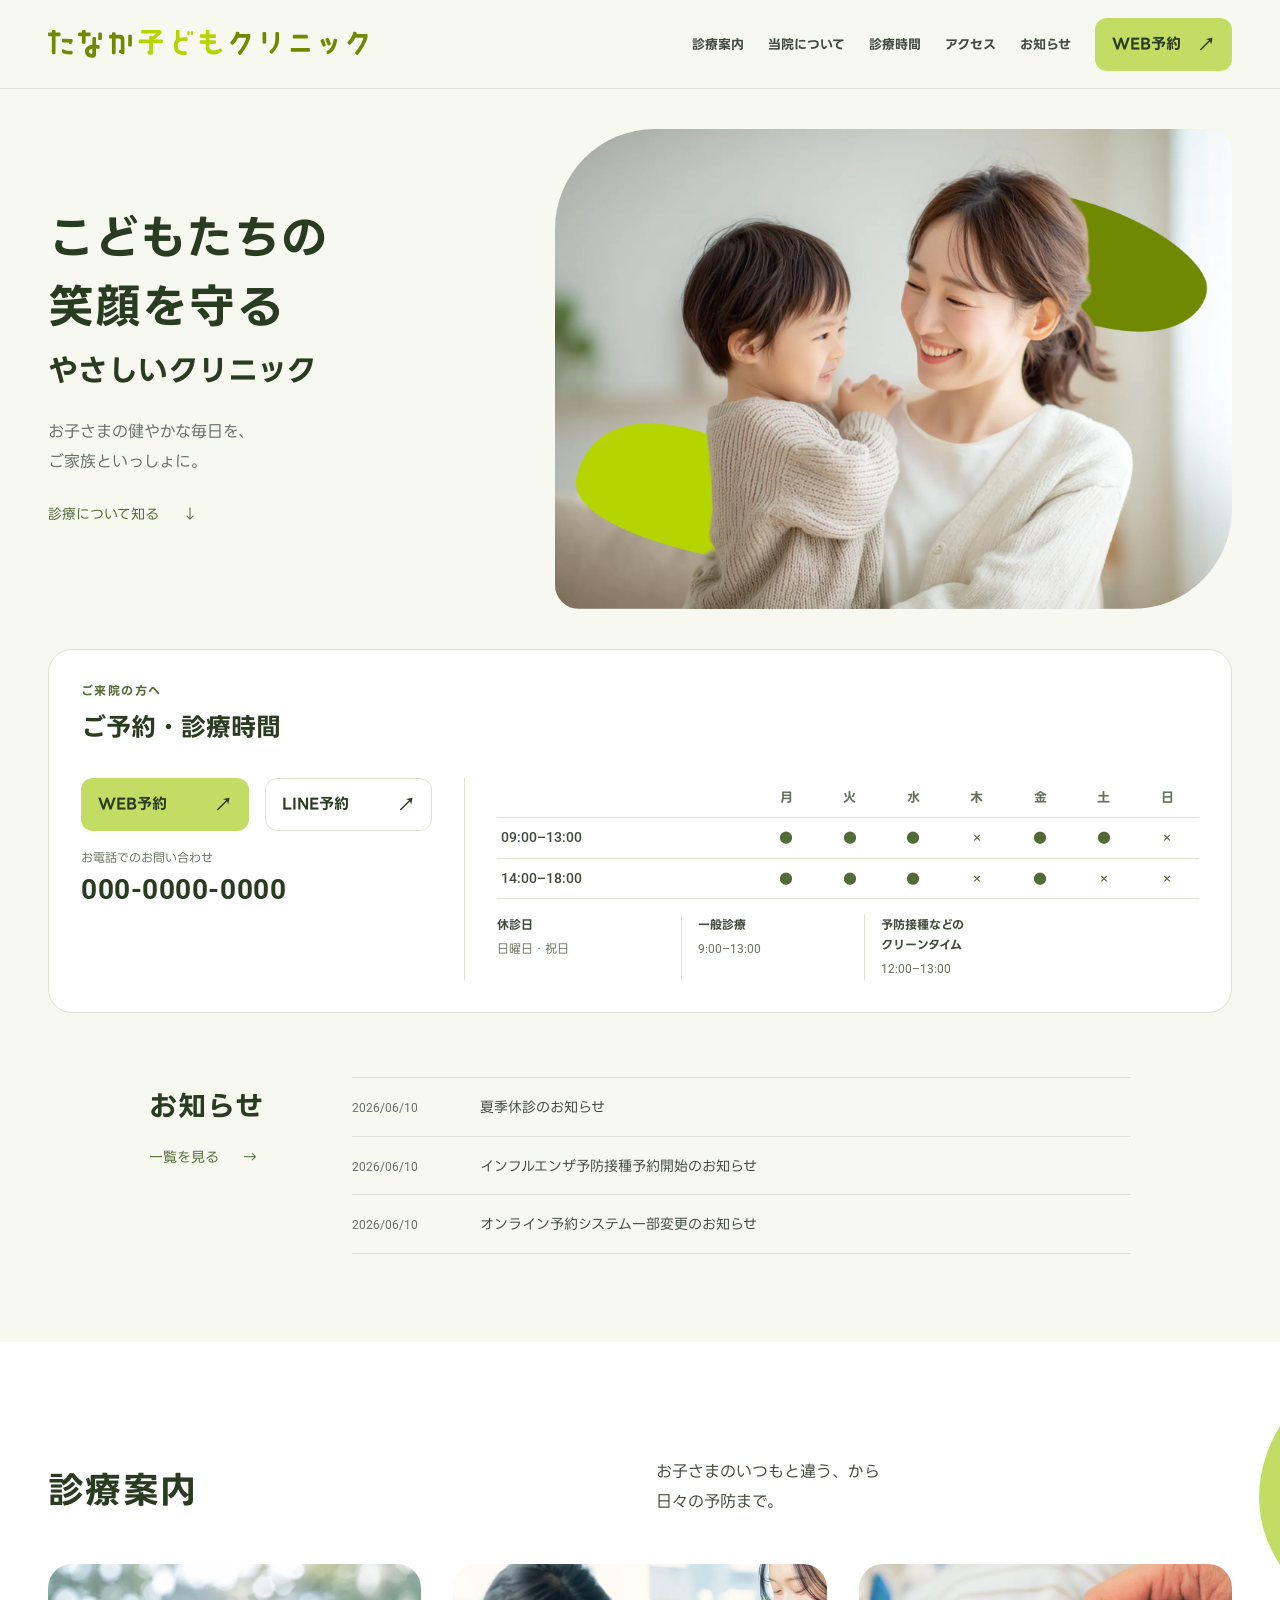
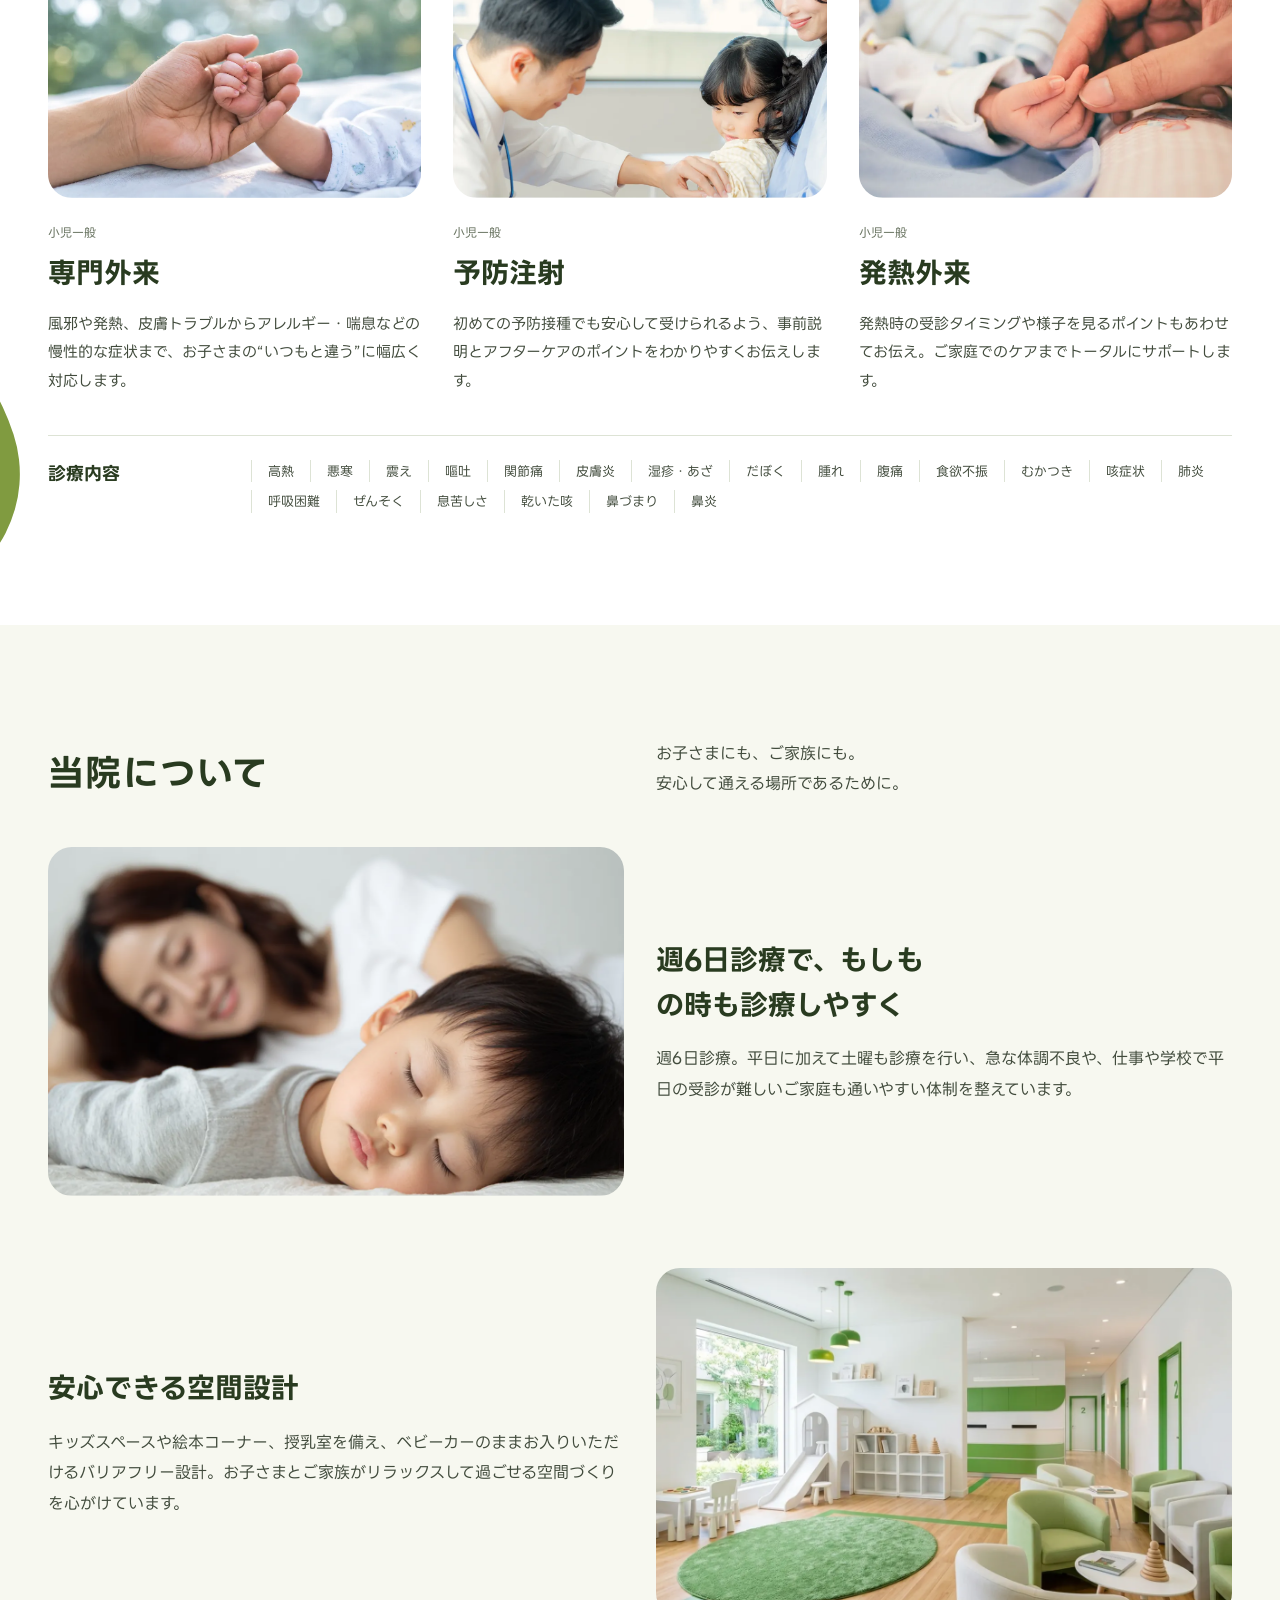
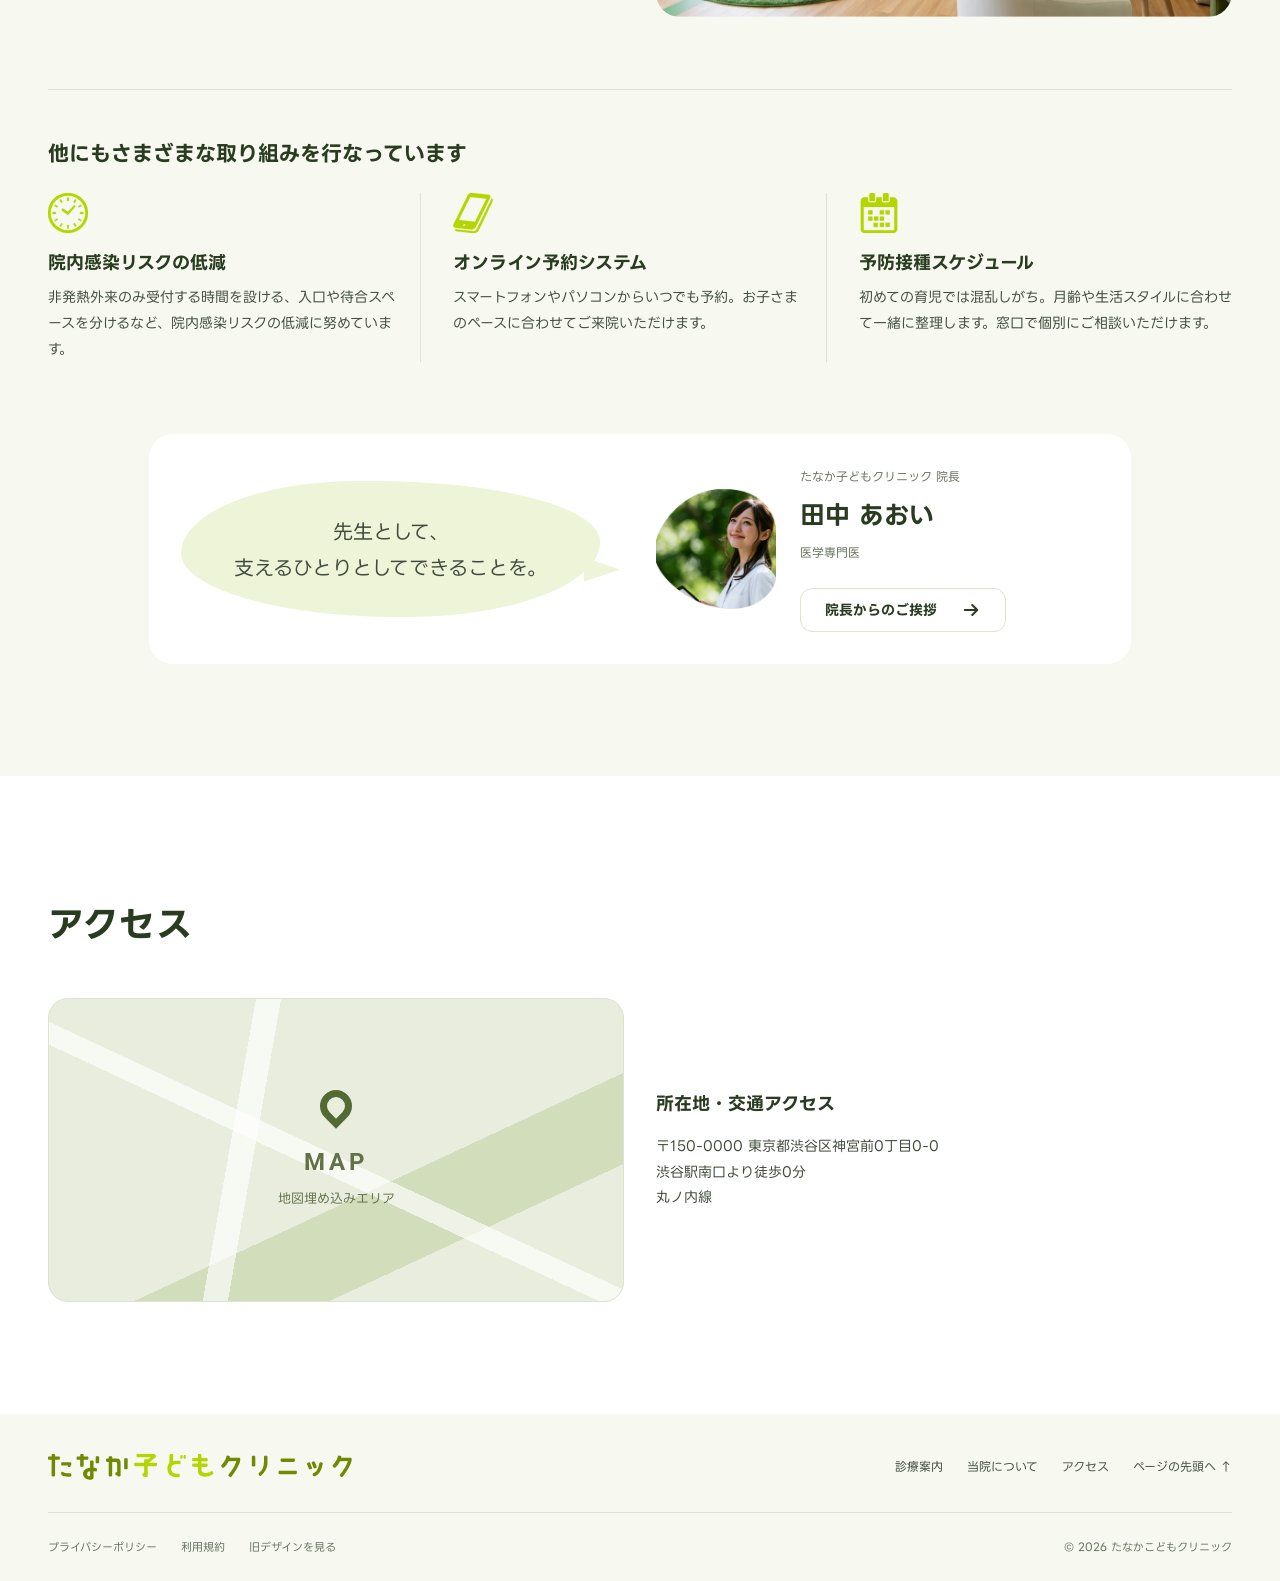
==== index.html @ a5bf8441 "Preserve published copy in layout update" ====
<!DOCTYPE html>
<html lang="ja">
<head>
  <meta charset="UTF-8">
  <meta name="viewport" content="width=device-width, initial-scale=1">
  <meta name="theme-color" content="#f6f9f0">
  <title>デザイン改修案｜たなか子どもクリニック</title>
  <meta name="robots" content="noindex,nofollow">
  <meta name="description" content="たなか子どもクリニック。専門外来・予防接種・発熱外来に対応し、お子さまとご家族が安心して通えるクリニックを目指しています。">
  <link rel="preconnect" href="https://fonts.googleapis.com">
  <link rel="preconnect" href="https://fonts.gstatic.com" crossorigin>
  <link href="https://fonts.googleapis.com/css2?family=LINE+Seed+JP:wght@400;500;700;800&family=Roboto:wght@400;500;700&display=swap" rel="stylesheet">
  <link rel="stylesheet" href="design-preview.css?v=20260924-feedback-1">
  <script src="design-motion.js?v=20260924-feedback-1" defer></script>
  <script src="design-preview.js?v=20260924-feedback-1" defer></script>
</head>
<body id="top">
<a class="skip-link" href="#main">本文へスキップ</a>
<header class="site-header">
  <div class="header-inner">
    <a class="brand" href="#top" aria-label="たなか子どもクリニック トップへ"><picture><source media="(max-width: 599px)" srcset="IMG/ロゴ_たなか%20子どもクリニック（SP）.svg" width="388" height="105"><img src="IMG/ロゴ_たなか子どもクリニック.svg" width="542" height="47" alt="ロゴ_たなか子どもクリニック.svg"></picture></a>
    <nav class="main-nav" id="main-nav" aria-label="メインナビゲーション"><a href="#services">診療案内</a><a href="#about">当院について</a><a href="#schedule">診療時間</a><a href="#access">アクセス</a><a href="#news">お知らせ</a></nav>
    <a class="button button--primary header-booking" href="#" data-placeholder>WEB予約<span aria-hidden="true">↗</span></a>
    <button class="menu-toggle" type="button" aria-expanded="false" aria-controls="main-nav"><span class="menu-bars" aria-hidden="true"></span><span>メニュー</span></button>
  </div>
</header>
<main id="main">
  <section class="hero container layout-grid" aria-labelledby="hero-title">
    <div class="hero-copy">
      <h1 id="hero-title">こどもたちの<br>笑顔を守る<br><span>やさしいクリニック</span></h1>
      <p class="hero-description">お子さまの健やかな毎日を、<br>ご家族といっしょに。</p>
      <a class="text-link" href="#services">診療について知る <span aria-hidden="true">↓</span></a>
    </div>
    <div class="hero-canvas">
      <img class="hero-layer" src="IMG/FV_Thumb-C(Back).webp" width="2040" height="1274" alt="FV_Thumb-C(Back).webp" fetchpriority="high">
      <img class="hero-layer hero-layer--effect" src="IMG/FV_Thumb-B(Effect).webp" width="2040" height="1274" alt="FV_Thumb-B(Effect).webp">
      <img class="hero-layer" src="IMG/FV_Thumb-A(Front).webp" width="2040" height="1274" alt="FV_Thumb-A(Front).webp">
    </div>
  </section>
  <section class="visit container layout-grid" aria-labelledby="visit-title">
    <div class="visit-heading"><p class="kicker">ご来院の方へ</p><h2 id="visit-title">ご予約・診療時間</h2></div>
    <div class="visit-actions">
      <div class="booking-row"><a class="button button--primary" href="#" data-placeholder>WEB予約 <span aria-hidden="true">↗</span></a><a class="button button--outline" href="#" data-placeholder>LINE予約 <span aria-hidden="true">↗</span></a></div>
      <div class="visit-phone"><p class="phone-label">お電話でのお問い合わせ</p><a class="phone numeral" href="tel:00000000000">000-0000-0000</a></div>
    </div>
    <div class="schedule" id="schedule"><table><caption class="sr-only">診療時間（●：診療あり、×：休診）</caption><thead><tr><th scope="col"><span class="sr-only">診療時間</span></th><th scope="col">月</th><th scope="col">火</th><th scope="col">水</th><th scope="col">木</th><th scope="col">金</th><th scope="col">土</th><th scope="col">日</th></tr></thead><tbody><tr><th scope="row" class="numeral">09:00–13:00</th><td><span aria-label="診療あり">●</span></td><td><span aria-label="診療あり">●</span></td><td><span aria-label="診療あり">●</span></td><td><span aria-label="休診">×</span></td><td><span aria-label="診療あり">●</span></td><td><span aria-label="診療あり">●</span></td><td><span aria-label="休診">×</span></td></tr><tr><th scope="row" class="numeral">14:00–18:00</th><td><span aria-label="診療あり">●</span></td><td><span aria-label="診療あり">●</span></td><td><span aria-label="診療あり">●</span></td><td><span aria-label="休診">×</span></td><td><span aria-label="診療あり">●</span></td><td><span aria-label="休診">×</span></td><td><span aria-label="休診">×</span></td></tr></tbody></table><div class="schedule-notes"><p><strong>休診日</strong><span>日曜日・祝日</span></p><p><strong>一般診療</strong><span class="numeral">9:00–13:00</span></p><p><strong>予防接種などの<br>クリーンタイム</strong><span class="numeral">12:00–13:00</span></p></div></div>
  </section>
  <section class="news container section layout-grid" id="news" aria-labelledby="news-title">
    <div class="section-heading"><h2 id="news-title">お知らせ</h2><a class="text-link" href="#" data-placeholder>一覧を見る <span aria-hidden="true">→</span></a></div>
    <ul class="news-list"><li><a href="#" data-placeholder><time datetime="2026-06-10">2026/06/10</time><span>夏季休診のお知らせ</span></a></li><li><a href="#" data-placeholder><time datetime="2026-06-10">2026/06/10</time><span>インフルエンザ予防接種予約開始のお知らせ</span></a></li><li><a href="#" data-placeholder><time datetime="2026-06-10">2026/06/10</time><span>オンライン予約システム一部変更のお知らせ</span></a></li></ul>
  </section>
  <section class="services section" id="services" aria-labelledby="services-title">
    <div class="container"><div class="section-heading layout-grid"><h2 id="services-title">診療案内</h2><p class="section-intro">お子さまのいつもと違う、から<br>日々の予防まで。</p></div>
      <div class="service-grid layout-grid"><article class="service-card"><img src="IMG/診療案内_写真01.webp?v=20260922-photo-2" alt="診療案内_写真01.webp" class="service-photo" width="1080" height="675" loading="lazy" decoding="async"><div class="service-copy"><p class="eyebrow">小児一般</p><h3>専門外来</h3><p>風邪や発熱、皮膚トラブルからアレルギー・喘息などの慢性的な症状まで、お子さまの“いつもと違う”に幅広く対応します。</p></div></article><article class="service-card"><img src="IMG/診療案内_写真03.webp" alt="診療案内_写真03.webp" class="service-photo" width="1080" height="675" loading="lazy" decoding="async"><div class="service-copy"><p class="eyebrow">小児一般</p><h3>予防注射</h3><p>初めての予防接種でも安心して受けられるよう、事前説明とアフターケアのポイントをわかりやすくお伝えします。</p></div></article><article class="service-card"><img src="IMG/診療案内_写真02.webp" alt="診療案内_写真02.webp" class="service-photo" width="1080" height="675" loading="lazy" decoding="async"><div class="service-copy"><p class="eyebrow">小児一般</p><h3>発熱外来</h3><p>発熱時の受診タイミングや様子を見るポイントもあわせてお伝え。ご家庭でのケアまでトータルにサポートします。</p></div></article></div><div class="symptoms layout-grid"><h3>診療内容</h3><ul><li>高熱</li><li>悪寒</li><li>震え</li><li>嘔吐</li><li>関節痛</li><li>皮膚炎</li><li>湿疹・あざ</li><li>だぼく</li><li>腫れ</li><li>腹痛</li><li>食欲不振</li><li>むかつき</li><li>咳症状</li><li>肺炎</li><li>呼吸困難</li><li>ぜんそく</li><li>息苦しさ</li><li>乾いた咳</li><li>鼻づまり</li><li>鼻炎</li></ul></div>
    </div>
  </section>
  <section class="about section" id="about" aria-labelledby="about-title">
    <div class="container"><div class="section-heading layout-grid"><h2 id="about-title">当院について</h2><p class="section-intro">お子さまにも、ご家族にも。<br>安心して通える場所であるために。</p></div>
      <div class="features"><article class="feature feature--1 layout-grid"><img src="IMG/当院について_写真01.webp" alt="当院について_写真01.webp" class="feature-photo" width="1440" height="770" loading="lazy" decoding="async"><div class="feature-copy"><h3>週6日診療で、もしもの時も診療しやすく</h3><p>週6日診療。平日に加えて土曜も診療を行い、急な体調不良や、仕事や学校で平日の受診が難しいご家庭も通いやすい体制を整えています。</p></div></article><article class="feature feature--2 layout-grid"><img src="IMG/当院について_写真02.webp" alt="当院について_写真02.webp" class="feature-photo" width="1440" height="770" loading="lazy" decoding="async"><div class="feature-copy"><h3>安心できる空間設計</h3><p>キッズスペースや絵本コーナー、授乳室を備え、ベビーカーのままお入りいただけるバリアフリー設計。お子さまとご家族がリラックスして過ごせる空間づくりを心がけています。</p></div></article></div>
          <section class="initiatives" aria-labelledby="initiatives-title"><h3 id="initiatives-title">他にもさまざまな取り組みを行なっています</h3><div class="initiative-grid layout-grid"><article class="initiative"><span class="initiative-icon-disc"><img src="IMG/当院について_時計の無料アイコン.svg" alt="当院について_時計の無料アイコン.svg" class="initiative-icon" width="48" height="48" loading="lazy" decoding="async"></span><h4>院内感染リスクの低減</h4><p>非発熱外来のみ受付する時間を設ける、入口や待合スペースを分けるなど、院内感染リスクの低減に努めています。</p></article><article class="initiative"><span class="initiative-icon-disc"><img src="IMG/当院について_スマホアイコン.svg" alt="当院について_スマホアイコン.svg" class="initiative-icon initiative-icon--phone" width="48" height="48" loading="lazy" decoding="async"></span><h4>オンライン予約システム</h4><p>スマートフォンやパソコンからいつでも予約。お子さまのペースに合わせてご来院いただけます。</p></article><article class="initiative"><span class="initiative-icon-disc"><img src="IMG/calendar.svg" alt="当院について_スケジュールカレンダーのアイコン素材.svg" class="initiative-icon" width="48" height="48" loading="lazy" decoding="async"></span><h4>予防接種スケジュール</h4><p>初めての育児では混乱しがち。月齢や生活スタイルに合わせて一緒に整理します。窓口で個別にご相談いただけます。</p></article></div></section>
        <div class="director layout-grid" id="director">
          <div class="director-message">
            <p>先生として、<br>支えるひとりとしてできることを。</p>
          </div>
          <div class="director-profile"><img src="IMG/当院について_院長.webp" alt="当院について_院長.webp" class="director-photo"
              width="1080" height="1053" loading="lazy" decoding="async">
            <div class="director-details">
              <p class="director-caption">たなか子どもクリニック 院長</p>
              <h3>田中 あおい</h3>
              <p class="director-specialty">医学専門医</p>
              <a href="#" class="pill button--outline director-cta" data-placeholder>院長からのご挨拶<span
                class="button-arrow" aria-hidden="true"><svg viewBox="0 0 16 16" fill="none">
                  <path d="M3 8h10M9 4l4 4-4 4" stroke="currentColor" stroke-width="1.6" stroke-linecap="round"
                    stroke-linejoin="round" />
                </svg></span></a>
            </div>
          </div>
        </div>
    </div>
  </section>
  <section class="access section" id="access" aria-labelledby="access-title"><div class="container">
    <div class="section-heading"><h2 id="access-title">アクセス</h2></div>
    <div class="access-layout layout-grid"><div class="access-location"><div class="map-placeholder" role="img" aria-label="地図の仮表示。MAP埋め込み予定エリア"><span class="map-pin" aria-hidden="true"></span><span class="map-label"><strong>MAP</strong><span>地図埋め込みエリア</span></span></div></div><div class="access-directions"><h3>所在地・交通アクセス</h3><address>〒150-0000 東京都渋谷区神宮前0丁目0-0<br>渋谷駅南口より徒歩0分<br>丸ノ内線</address></div></div>
  </div></section>
</main>
<footer class="site-footer"><div class="container"><div class="footer-top"><a class="brand" href="#top" aria-label="たなか子どもクリニック トップへ"><img src="IMG/ロゴ_たなか子どもクリニック.svg" alt="ロゴ_たなか子どもクリニック.svg" width="542" height="47" loading="lazy"></a><nav aria-label="フッターナビゲーション"><a href="#services">診療案内</a><a href="#about">当院について</a><a href="#access">アクセス</a><a href="#top">ページの先頭へ ↑</a></nav></div><div class="footer-bottom"><div><a href="#" data-placeholder>プライバシーポリシー</a><a href="#" data-placeholder>利用規約</a><a href="legacy/">旧デザインを見る</a></div><small>© 2026 たなかこどもクリニック</small></div></div></footer>
<div class="preview-toast" role="status" aria-live="polite"></div>
</body>
</html>
---- design-preview.css ----
/* Layout: 12 / 8 / 4 columns, 8px spacing unit, 4px only for micro spacing. */
:root {
  --paper: #f7f8f0;
  --white: #fff;
  --ink: #293b20;
  --text: #414b3c;
  --muted: #66715e;
  --line: #dde3d5;
  --lime: #c3dc64;
  --green: #526b35;
  --s-1: 8px;
  --s-2: 16px;
  --s-3: 24px;
  --s-4: 32px;
  --s-5: 40px;
  --s-6: 48px;
  --s-7: 56px;
  --s-8: 64px;
  --s-11: 88px;
  --content: 1200px;
  --columns: 12;
  --gutter: var(--s-4);
  --page-inset: var(--s-6);
  --section-space: 112px;
  --heading-gap: 48px;
  --content-gap: 72px;
  --panel-inset: var(--s-4);
  --radius: 24px;
  --header-size: 88px;
  --motion-feedback: 600ms;
  --motion-button: 400ms;
  --motion-enter: 1100ms;
  --motion-float: 7000ms;
  --float-distance: -20px;
  --ease-standard: cubic-bezier(.2, 0, .3, 1);
  --ease-enter: cubic-bezier(.22, 1, .36, 1);
  --ease-reveal: cubic-bezier(.25, .1, .25, 1);
}
* { box-sizing: border-box; }
html { scroll-behavior: smooth; scroll-padding-top: calc(var(--header-size) + var(--s-3)); }
body { margin: 0; background: var(--paper); color: var(--text); font-family: "LINE Seed JP", "Hiragino Kaku Gothic ProN", "Yu Gothic", sans-serif; font-size: 16px; line-height: 1.85; }
h1, h2, h3, h4, p, ul { margin: 0; }
ul { padding: 0; list-style: none; }
a { color: inherit; text-decoration: none; }
img { display: block; width: 100%; height: auto; }
button { font: inherit; }
address { font-style: normal; }
h1, h2, h3, h4 { color: var(--ink); font-weight: 700; line-height: 1.5; }
a:focus-visible, button:focus-visible { outline: 3px solid var(--green); outline-offset: 5px; }
a, button { -webkit-tap-highlight-color: transparent; }
.container, .header-inner { width: min(var(--content), calc(100% - var(--page-inset) * 2)); margin-inline: auto; }
.section { padding-block: var(--section-space); }
.layout-grid { display: grid; grid-template-columns: repeat(var(--columns), minmax(0, 1fr)); gap: var(--gutter); }
.layout-grid > * { min-width: 0; }
.numeral, time { font-family: Roboto, sans-serif; font-variant-numeric: tabular-nums; }
.sr-only { position: absolute; width: 1px; height: 1px; overflow: hidden; clip-path: inset(50%); white-space: nowrap; }
.skip-link { position: fixed; top: 8px; left: 16px; z-index: 20; transform: translateY(-150%); background: white; padding: 8px 16px; }
.skip-link:focus { transform: none; }
.kicker { color: var(--green); font-size: 12px; font-weight: 700; letter-spacing: .12em; line-height: 1.5; }

/* Only actionable elements react; labels keep their position. */
.button, .pill {
  position: relative; isolation: isolate; overflow: hidden;
  display: inline-flex; justify-content: space-between; align-items: center;
  gap: var(--s-3); min-height: 48px; padding: 12px 24px;
  border: 1px solid transparent; border-radius: 12px;
  color: var(--ink); font-size: 15px; font-weight: 700; line-height: 1.5;
  transition: border-color var(--motion-button) var(--ease-standard);
}
.button::before, .pill::before {
  content: ""; position: absolute; z-index: -1; inset: -1px;
  background: #d4e899; clip-path: circle(0% at 100% 50%);
  transition: clip-path var(--motion-button) var(--ease-standard); pointer-events: none;
}
.button--primary, .pill--green { background: var(--lime); }
.button--outline { background: white; border-color: var(--line); }
.button > span, .button-arrow { display: inline-block; transition: transform var(--motion-button) var(--ease-standard); }
.button span { font-size: 18px; }
.button:focus-visible::before, .pill:focus-visible::before { clip-path: circle(150% at 100% 50%); }
.button:focus-visible > span, .pill:focus-visible .button-arrow { transform: scale(.9); }
.text-link { position: relative; width: fit-content; text-decoration: none; display: inline-flex; justify-content: space-between; align-items: center; gap: var(--s-3); min-height: 44px; font-size: 14px; font-weight: 400; color: var(--green); }
.text-link::after { content: ""; position: absolute; left: 0; right: 0; bottom: 6px; height: 1px; background: currentColor; transform: scaleX(0); transform-origin: left center; transition: transform var(--motion-feedback) var(--ease-standard); pointer-events: none; }
.text-link:focus-visible::after { transform: scaleX(1); }
@media (hover: hover) and (pointer: fine) { .text-link:hover::after { transform: scaleX(1); } }
.main-nav a, .footer-top nav a, .footer-bottom a {
  text-decoration-line: underline; text-decoration-color: transparent; text-underline-offset: 6px; text-decoration-thickness: 1px;
  transition: text-decoration-color var(--motion-feedback) var(--ease-standard), color var(--motion-feedback) var(--ease-standard);
}
.main-nav a:focus-visible, .footer-top nav a:focus-visible, .footer-bottom a:focus-visible { text-decoration-color: currentColor; }
@media (hover: hover) and (pointer: fine) {
  .button:hover::before, .pill:hover::before { clip-path: circle(150% at 100% 50%); }
  .button:hover, .pill:hover { border-color: #adca64; }
  .button:hover > span, .pill:hover .button-arrow { transform: scale(.9); }
  .main-nav a:hover, .footer-top nav a:hover, .footer-bottom a:hover { text-decoration-color: currentColor; color: var(--green); }
}
.button:active::before, .pill:active::before { clip-path: circle(150% at 100% 50%); }

/* Stable header; its left edge shares the main content grid. */
.site-header { position: sticky; top: 0; z-index: 10; background: var(--paper); border-bottom: 1px solid var(--line); }
.header-inner { min-height: var(--header-size); display: flex; align-items: center; gap: var(--s-3); }
.brand { display: block; flex-shrink: 0; width: 320px; }
.main-nav { display: flex; align-items: center; gap: var(--s-3); margin-left: auto; font-size: 13px; font-weight: 700; }
.main-nav a { padding-block: var(--s-2); white-space: nowrap; }
.header-booking { flex-shrink: 0; padding-inline: var(--s-2); gap: var(--s-2); }
.menu-toggle { display: none; }

/* Five columns of copy / seven of imagery. All photo layers share one crop. */
.hero { align-items: center; padding-block: var(--s-5); }
.hero-copy { grid-column: span 5; }
.hero h1 { font-size: clamp(36px, 3.6vw, 52px); line-height: 1.5; letter-spacing: .025em; }
.hero h1 span { display: block; font-size: .65em; margin-top: var(--s-1); letter-spacing: .01em; }
.hero-description { margin-top: var(--s-3); color: var(--muted); font-size: 16px; }
.hero-copy .text-link { margin-top: var(--s-2); }
.hero-canvas { grid-column: span 7; position: relative; height: 480px; overflow: hidden; border-radius: 100px 24px 100px 24px; isolation: isolate; }
.hero-layer { position: absolute; inset: 0; width: 100%; height: 100%; object-fit: cover; object-position: 56% center; }
.hero-layer--effect { animation: hero-float var(--motion-float) ease-in-out infinite; animation-play-state: paused; }
.hero-canvas.is-floating .hero-layer--effect { animation-play-state: running; }
@keyframes hero-float { 0%, 100% { transform: translateY(0); } 50% { transform: translateY(var(--float-distance)); } }
/* The fullscreen opening follows the legacy logo and shape sequence.
   A CSS completion guard also removes it if JS stops after inserting the layer. */
.hero-opening { position: fixed; z-index: 90; inset: 0; display: grid; place-items: center; background: #f6f9f0; pointer-events: none; animation: opening-unveil 800ms ease 1000ms both, opening-rescue 1ms linear 2900ms forwards; }
.opening-scene { position: relative; display: grid; place-items: center; width: min(680px, 88vw); height: min(440px, 65vh); isolation: isolate; }
.opening-scene img { width: min(480px, 78vw); height: auto; position: relative; }
.opening-shape { position: absolute; z-index: -1; border-radius: 62% 38% 58% 42% / 46% 54% 46% 54%; animation: opening-float 2400ms ease-in-out infinite alternate; }
.opening-shape--one { width: 46%; height: 62%; left: 3%; top: 6%; background: linear-gradient(140deg, #d6e978b3, #d6e97833); rotate: -24deg; }
.opening-shape--two { width: 25%; height: 37%; right: 6%; bottom: 7%; background: linear-gradient(140deg, #b5d50099, #d6e97866); rotate: 22deg; animation-delay: -800ms; }
.opening-shape--three { width: 12%; height: 16%; right: 20%; top: 14%; background: linear-gradient(130deg, #f2db00b3, #fcf2d0); rotate: -30deg; animation-delay: -1400ms; }
@keyframes opening-float { from { translate: 0 6px; } to { translate: 0 -12px; } }
@keyframes opening-unveil { from { opacity: 1; } to { opacity: 0; visibility: hidden; } }
@keyframes opening-rescue { to { visibility: hidden; } }

/* Full-width heading, then four / eight columns of booking and schedule. */
.visit { background: white; border: 1px solid var(--line); border-radius: var(--radius); padding: var(--panel-inset); }
.visit-heading { grid-column: 1 / -1; }
.visit-actions { grid-column: span 4; align-self: start; }
.visit h2 { font-size: 25px; margin: var(--s-1) 0 0; }
.booking-row { display: flex; gap: var(--s-2); }
.booking-row .button { flex: 1; gap: var(--s-1); padding-inline: var(--s-2); }
.phone-label { margin-top: var(--s-2); font-size: 12px; color: var(--muted); }
.phone { display: inline-block; font-size: 28px; font-weight: 700; line-height: 1.5; color: var(--ink); letter-spacing: .02em; }
.schedule { grid-column: span 8; padding-left: var(--gutter); border-left: 1px solid var(--line); }
table { width: 100%; border-collapse: collapse; font-size: 14px; text-align: center; line-height: 1.5; }
th, td { height: 40px; border-bottom: 1px solid var(--line); padding: 8px 4px; }
thead th { color: var(--muted); font-size: 13px; }
tbody th { font-weight: 500; text-align: left; white-space: nowrap; }
td { color: var(--green); }
.schedule-notes { display: grid; grid-template-columns: 1fr 1fr 2fr; gap: var(--s-2); margin-top: var(--s-2); font-size: 12px; line-height: 1.7; color: var(--muted); }
.schedule-notes p { display: flex; flex-direction: column; justify-content: flex-start; gap: 4px; }
.schedule-notes p + p { border-left: 1px solid var(--line); padding-left: var(--s-2); }
.schedule-notes strong { color: var(--text); font-weight: 700; }

.section-heading { margin-bottom: var(--heading-gap); }
.section-heading h2 { font-size: 36px; margin-top: var(--s-1); letter-spacing: .035em; }
.section-intro { margin-top: var(--s-2); font-size: 16px; }
.news { padding-block: var(--s-8) var(--s-11); align-items: start; }
.news .section-heading { grid-column: 2 / 4; margin: 0; }
.news h2 { font-size: 28px; }
.news .text-link { margin-top: var(--s-1); }
.news-list { grid-column: 4 / 12; }
.news-list li { border-bottom: 1px solid var(--line); }
.news-list li:first-child { border-top: 1px solid var(--line); }
.news-list a { display: grid; grid-template-columns: 112px 1fr; gap: var(--s-2); align-items: baseline; padding-block: var(--s-2); font-size: 14px; }
.news-list a { transition: color var(--motion-feedback) var(--ease-standard); }
.news-list a:focus-visible { color: #5b7e27; }
@media (hover: hover) and (pointer: fine) { .news-list a:hover { color: #5b7e27; } }
.news-list time { font-size: 12px; color: var(--muted); }
.services { position: relative; isolation: isolate; overflow: hidden; background: white; }
.services > .container { position: relative; z-index: 1; }
.services::before, .services::after { content: ""; position: absolute; pointer-events: none; width: 240px; height: 280px; border-radius: 60% 40% 54% 46% / 46% 54% 46% 54%; }
.services::before { right: calc(-240px + clamp(12px, (100vw - 1200px) / 2 - 24px, 160px)); top: 24px; background: #c3dc64; transform: rotate(-28deg); }
.services::after { left: calc(-240px + clamp(12px, (100vw - 1200px) / 2 - 24px, 160px)); bottom: 24px; background: #809b40; transform: rotate(-18deg); }
.section-heading.layout-grid { row-gap: 0; }
.section-heading.layout-grid .kicker, .section-heading.layout-grid h2 { grid-column: 1 / 7; }
.section-heading.layout-grid .section-intro { grid-column: 7 / -1; grid-row: 1; align-self: end; margin: 0; }
.services .section-heading h2 { grid-column: 1 / 7; }
.services .section-heading .section-intro { grid-column: 7 / -1; }
.service-card { grid-column: span 4; }
.service-photo { aspect-ratio: 1.6; object-fit: cover; border-radius: var(--radius); }
.service-copy { padding-top: var(--s-3); }
.eyebrow { font-size: 12px; color: var(--muted); margin-bottom: var(--s-1); }
.service-copy h3 { font-size: 28px; margin-bottom: var(--s-2); }
.service-copy > p:last-child { font-size: 15px; line-height: 1.9; }
.symptoms { border-top: 1px solid var(--line); margin-top: var(--s-5); padding-top: var(--s-3); }
.symptoms h3 { grid-column: span 2; font-size: 18px; }
.symptoms ul { grid-column: span 10; display: flex; flex-wrap: wrap; gap: var(--s-1) 0; }
.symptoms li { font-size: 13px; line-height: 1.7; padding-inline: var(--s-2); border-left: 1px solid var(--line); }

.features { display: grid; gap: var(--content-gap); }
.feature { align-items: center; }
.feature-photo { grid-column: 1 / 7; aspect-ratio: 1.65; object-fit: cover; border-radius: var(--radius); }
.feature-copy { grid-column: 7 / -1; }
.feature-copy h3 { font-size: 28px; line-height: 1.6; margin-bottom: var(--s-2); max-width: 17em; text-wrap: balance; }
.feature-copy p { font-size: 16px; line-height: 1.9; }
.feature--2 .feature-photo { grid-column: 7 / -1; grid-row: 1; }
.feature--2 .feature-copy { grid-column: 1 / 7; grid-row: 1; }
.initiatives { margin-top: var(--content-gap); padding-top: var(--s-6); border-top: 1px solid var(--line); }
.initiatives > h3 { font-size: 21px; margin-bottom: var(--s-3); }
.initiative { grid-column: span 4; padding-right: var(--s-3); border-right: 1px solid var(--line); }
.initiative:last-child { padding-right: 0; border: 0; }
.initiative-icon-disc { display: block; width: 40px; height: 40px; margin-bottom: var(--s-2); }
.initiative-icon { width: 100%; height: 100%; object-fit: contain; }
.initiative h4 { font-size: 18px; margin-bottom: var(--s-1); }
.initiative p { font-size: 14px; line-height: 1.85; }
.director { width: calc(100% - (100% + var(--gutter)) / 6); margin-inline: auto; grid-template-columns: repeat(10, minmax(0, 1fr)); margin-top: var(--content-gap); padding: var(--panel-inset); background: white; border-radius: var(--radius); align-items: center; }
.director-message { position: relative; grid-column: 1 / 6; grid-row: 1; margin-right: var(--s-3); padding: var(--s-4) var(--s-3); background: #eef4d8; border-radius: 42% 54% 46% 52% / 53% 44% 55% 47%; text-align: center; }
.director-message::after { content: ""; position: absolute; right: -20px; bottom: 26%; width: 36px; height: 24px; background: #eef4d8; clip-path: polygon(0 0, 100% 50%, 0 100%); }
.director-message p { position: relative; z-index: 1; font-size: 20px; font-weight: 500; line-height: 1.8; color: var(--text); }
.director-profile { grid-column: 6 / -1; grid-row: 1; display: flex; align-items: center; gap: var(--s-3); }
.director-photo { flex-shrink: 0; width: 120px; height: 120px; object-fit: cover; border-radius: 20px; }
.director-details { min-width: 0; }
.director-caption, .director-specialty { font-size: 12px; color: var(--muted); }
.director-profile h3 { font-size: 25px; margin-block: var(--s-1); }
.director-cta { margin-top: var(--s-3); font-size: 14px; min-height: 44px; padding-block: 10px; }
.button-arrow { width: 20px; height: 20px; }
.button-arrow svg { display: block; width: 100%; height: 100%; }

.access { background: white; }
.access-layout { align-items: center; }
.access-location { grid-column: span 6; }
.access-directions { grid-column: span 6; }
.access-directions h3 { font-size: 18px; margin-bottom: var(--s-2); }
.access-directions address { font-size: 14px; line-height: 1.8; }
.map-placeholder { position: relative; overflow: hidden; isolation: isolate; min-height: 304px; border-radius: 20px; background-color: #e8edde; background-image: linear-gradient(25deg, transparent 45%, #ffffffa6 45%, #ffffffa6 49%, transparent 49%), linear-gradient(100deg, transparent 33%, #ffffffa6 33%, #ffffffa6 37%, transparent 37%), linear-gradient(155deg, transparent 60%, #d1ddbb 60%, #d1ddbb 76%, transparent 76%); display: flex; flex-direction: column; gap: 18px; align-items: center; justify-content: center; border: 1px solid #dce3ce; }
.map-label { color: #627146; text-align: center; display: grid; gap: 2px; }
.map-label strong { font-family: Roboto, sans-serif; font-size: 24px; letter-spacing: .18em; }
.map-label > span { font-size: 13px; }
.map-pin { width: 32px; height: 32px; border: 7px solid var(--green); border-radius: 50% 50% 50% 0; transform: rotate(-45deg); }
.site-footer { padding: var(--s-5) 0 var(--s-3); }
.footer-top { display: flex; justify-content: space-between; align-items: center; gap: var(--s-4); }
.site-footer .brand { width: 304px; }
.footer-top nav { display: flex; gap: var(--s-3); font-size: 12px; flex-wrap: wrap; }
.footer-bottom { display: flex; justify-content: space-between; gap: var(--s-3); padding-top: var(--s-3); margin-top: var(--s-4); border-top: 1px solid var(--line); font-size: 11px; color: var(--muted); }
.footer-bottom > div { display: flex; flex-wrap: wrap; gap: var(--s-3); }
.footer-bottom small { font-size: 11px; }
.preview-toast { position: fixed; z-index: 30; bottom: 24px; left: 50%; transform: translateX(-50%); width: max-content; max-width: calc(100% - 32px); background: var(--ink); color: white; padding: 16px 24px; border-radius: 12px; font-size: 14px; display: none; }
.preview-toast.is-visible { display: block; }

/* Offscreen elements are armed once; WAAPI owns the entrance, not transitions. */
.reveal-pending { opacity: 0; transform: translateY(16px); }
@media (max-width: 1199px) {
  :root { --page-inset: var(--s-4); }
  .header-inner { gap: var(--s-2); }
  .brand { width: 264px; }
  .main-nav { gap: var(--s-2); font-size: 12px; }
  .hero-canvas { height: 432px; }
  .visit h2 { font-size: 23px; }
  .visit .booking-row { flex-direction: column; gap: var(--s-1); }
  .director-photo { width: 112px; height: 112px; }
  .director-profile { gap: var(--s-2); }
  .director-message p { font-size: 20px; }
}
@media (min-width: 600px) and (max-width: 959px) {
  .hero-copy { grid-column: span 3; }
  .hero-canvas { grid-column: span 5; }
  .hero h1 { font-size: clamp(23px, 3.5vw, 34px); }
  .hero h1 span { font-size: clamp(15px, 2.3vw, 21px); }
  .hero-canvas { height: clamp(256px, 40vw, 376px); border-radius: 80px 24px 80px 24px; }
  .hero-description { font-size: 14px; }
  .visit-actions { display: grid; grid-template-columns: 1fr 1fr; column-gap: var(--gutter); }
  .visit-actions .booking-row { grid-column: 1; }
  .visit-phone { grid-column: 2; align-self: center; }
  .visit-actions .phone-label { margin-top: 0; }
  .visit h2 { font-size: 22px; }
  .service-card { display: grid; grid-template-columns: repeat(8, minmax(0, 1fr)); gap: var(--gutter); align-items: center; }
  .service-photo { grid-column: span 3; height: 100%; min-height: 192px; aspect-ratio: auto; }
  .service-copy { grid-column: span 5; padding: 0; }
}
@media (max-width: 959px) {
  :root { --columns: 8; --gutter: var(--s-3); --section-space: 88px; --heading-gap: 40px; --content-gap: 56px; --panel-inset: var(--s-3); --header-size: 80px; }
  .brand { width: 304px; max-width: calc(100% - 184px); }
  .header-booking { margin-left: auto; }
  .menu-toggle { display: flex; flex: 0 0 44px; min-height: 48px; align-items: center; flex-direction: column; justify-content: center; gap: var(--s-1); padding: 0; border: 0; background: transparent; font-size: 9px; color: var(--ink); cursor: pointer; }
  .menu-bars { position: relative; width: 24px; height: 16px; }
  .menu-bars::before, .menu-bars::after { content: ""; position: absolute; inset: 3px 0 auto; height: 1.5px; background: currentColor; transition: transform var(--motion-feedback) var(--ease-standard); }
  .menu-bars::after { top: auto; bottom: 3px; }
  .menu-toggle[aria-expanded="true"] .menu-bars::before { transform: translateY(4.25px) rotate(45deg); }
  .menu-toggle[aria-expanded="true"] .menu-bars::after { transform: translateY(-4.25px) rotate(-45deg); }
  .main-nav { position: absolute; left: 0; right: 0; top: 100%; margin: 0; padding: 16px var(--page-inset) 24px; display: grid; grid-template-columns: 1fr 1fr; gap: 0 var(--gutter); background: var(--paper); border-bottom: 1px solid var(--line); max-height: calc(100dvh - var(--header-size)); overflow: auto; }
  .main-nav a { border-bottom: 1px solid var(--line); font-size: 14px; }
  .js .main-nav { opacity: 0; visibility: hidden; transform: translateY(-8px); pointer-events: none; transition: opacity var(--motion-feedback) var(--ease-standard), transform var(--motion-feedback) var(--ease-standard), visibility 0s var(--motion-feedback); }
  .js .main-nav.is-open { opacity: 1; visibility: visible; transform: none; pointer-events: auto; transition-delay: 0s; }
  html:not(.js) .site-header { position: relative; }
  html:not(.js) .main-nav { position: static; flex-basis: 100%; }
  html:not(.js) .header-inner { flex-wrap: wrap; }
  html:not(.js) .menu-toggle { display: none; }
  .visit-actions, .schedule { grid-column: 1 / -1; }
  .schedule { border-left: 0; border-top: 1px solid var(--line); padding: var(--s-2) 0 0; }
  .phone { font-size: 24px; }
  .section-heading h2 { font-size: 32px; }
  .section-intro { font-size: 16px; }
  .section-heading.layout-grid .kicker, .section-heading.layout-grid h2 { grid-column: 1 / 5; }
  .section-heading.layout-grid .section-intro { grid-column: 5 / -1; }
  .services .section-heading h2 { grid-column: 1 / 5; }
  .services .section-heading .section-intro { grid-column: 5 / -1; }
  .news { padding-block: var(--s-6) var(--s-8); }
  .news .section-heading { grid-column: span 2; }
  .news-list { grid-column: span 6; }
  .service-card { grid-column: 1 / -1; }
  .service-copy h3 { font-size: 24px; }
  .symptoms h3 { grid-column: span 2; }
  .symptoms ul { grid-column: span 6; }
  .feature-photo, .feature--2 .feature-copy { grid-column: 1 / 5; }
  .feature-copy, .feature--2 .feature-photo { grid-column: 5 / -1; }
  .feature-copy h3 { font-size: 24px; }
  .feature-copy p { font-size: 15px; }
  .initiative { grid-column: 1 / -1; display: grid; grid-template-columns: 40px 1fr; gap: var(--s-1) var(--s-2); padding: 0 0 var(--s-3); border: 0; border-bottom: 1px solid var(--line); }
  .initiative-icon-disc { grid-row: 1 / 3; margin: 0; }
  .initiative h4 { margin: 0; }
  .director { width: 100%; grid-template-columns: repeat(var(--columns), minmax(0, 1fr)); row-gap: var(--s-4); }
  .director-message, .director-profile { grid-column: 1 / -1; grid-row: auto; }
  .director-message { margin-right: 0; max-width: 560px; width: calc(100% - 24px); justify-self: center; }
  .director-message::after { right: 18%; bottom: -17px; transform: rotate(90deg); }
  .director-profile { justify-self: center; gap: var(--s-3); }
  .director-message p { font-size: 20px; }
  .access-location { grid-column: span 4; }
  .access-directions { grid-column: span 4; }
  .map-placeholder { min-height: 256px; }
  .footer-top { align-items: start; flex-direction: column; gap: var(--s-3); }
}
@media (max-width: 599px) {
  :root { --columns: 4; --gutter: var(--s-2); --page-inset: var(--s-3); --section-space: 64px; --heading-gap: 32px; --content-gap: 48px; --panel-inset: var(--s-3); --radius: 20px; --header-size: 72px; --float-distance: -12px; }
  .header-inner { gap: var(--s-1); }
  .header-inner .brand { width: auto; max-width: none; flex: 1; min-width: 0; }
  .header-inner .brand img { aspect-ratio: 388 / 105; max-height: 48px; object-fit: contain; object-position: left center; }
  .header-booking { font-size: 12px; padding-inline: var(--s-1); min-height: 44px; }
  .header-booking span { display: none; }
  .menu-toggle { flex-basis: 40px; }
  .hero { padding-block: var(--s-3); row-gap: var(--s-3); }
  .hero-copy, .hero-canvas { grid-column: 1 / -1; }
  .hero h1 { font-size: 38px; line-height: 1.4; letter-spacing: .03em; }
  .hero h1 span { font-size: 24px; }
  .hero-description { font-size: 14px; margin-top: var(--s-2); line-height: 1.8; }
  .hero-copy .text-link { margin-top: var(--s-1); font-size: 13px; }
  .hero-canvas { height: auto; aspect-ratio: 1.3; border-radius: 64px 20px 64px 20px; }
  .hero-layer { object-position: 54% center; }
  .visit { row-gap: var(--s-3); }
  .visit h2 { font-size: 23px; }
  .visit .booking-row { flex-direction: row; gap: var(--s-1); }
  .booking-row .button { min-height: 48px; font-size: 13px; padding-inline: var(--s-1); }
  .phone { font-size: 26px; }
  .schedule table, .schedule thead th { font-size: 12px; }
  th, td { padding: 8px 2px; }
  .schedule-notes { grid-template-columns: 1fr 1fr; row-gap: var(--s-2); }
  .schedule-notes p:last-child { grid-column: 1 / -1; border-left: 0; padding: var(--s-2) 0 0; border-top: 1px solid var(--line); }
  .schedule-notes br { display: none; }
  .section-heading { margin-bottom: var(--heading-gap); }
  .section-heading h2 { font-size: 29px; }
  .kicker { font-size: 10px; }
  .section-heading.layout-grid .kicker, .section-heading.layout-grid h2, .section-heading.layout-grid .section-intro { grid-column: 1 / -1; grid-row: auto; }
  .services .section-heading h2, .services .section-heading .section-intro { grid-column: 1 / -1; }
  .section-heading.layout-grid .section-intro { font-size: 15px; margin-top: var(--s-2); }
  .news { row-gap: var(--s-3); padding-block: var(--s-5) var(--s-6); }
  .news .section-heading, .news-list { grid-column: 1 / -1; }
  .news .section-heading { display: grid; grid-template-columns: 1fr auto; }
  .news .section-heading .kicker { grid-column: 1; }
  .news h2 { font-size: 24px; grid-column: 1; }
  .news .text-link { grid-column: 2; grid-row: 1; align-self: end; margin: 0; font-size: 12px; gap: var(--s-2); }
  .news-list a { grid-template-columns: 1fr; gap: 4px; font-size: 13px; }
  .news-list time { font-size: 11px; }
  .service-grid { row-gap: var(--s-4); }
  .service-photo { aspect-ratio: 1.75; }
  .service-copy { padding-top: var(--s-2); }
  .service-copy h3 { font-size: 26px; margin-bottom: var(--s-1); }
  .symptoms { row-gap: var(--s-2); margin-top: var(--s-4); }
  .symptoms h3, .symptoms ul { grid-column: 1 / -1; }
  .symptoms li { font-size: 12px; padding-inline: var(--s-1); }
  .features { gap: var(--content-gap); }
  .feature { row-gap: var(--s-3); }
  .feature-photo, .feature-copy, .feature--2 .feature-photo, .feature--2 .feature-copy { grid-column: 1 / -1; grid-row: auto; }
  .feature-copy h3 { font-size: 24px; margin-bottom: var(--s-1); }
  .initiatives { margin-top: var(--content-gap); padding-top: var(--s-4); }
  .initiatives > h3 { font-size: 19px; }
  .initiative-grid { row-gap: var(--s-3); }
  .initiative { grid-template-columns: 32px 1fr; }
  .initiative-icon-disc { width: 32px; height: 32px; }
  .initiative h4 { font-size: 17px; }
  .director { margin-top: var(--content-gap); }
  .director-message p { font-size: 18px; }
  .director-photo { width: 88px; height: 88px; border-radius: 16px; }
  .director-profile { gap: var(--s-2); }
  .director-profile h3 { font-size: 23px; margin-block: 4px; }
  .director-caption { font-size: 10px; }
  .director-message { padding: var(--s-3) var(--s-2); }
  .director-cta { width: 100%; font-size: 14px; gap: var(--s-1); padding-inline: var(--s-2); }
  .access-layout { row-gap: var(--s-4); }
  .access-location, .access-directions { grid-column: 1 / -1; }
  .map-placeholder { min-height: 232px; }
  .access-location address { font-size: 13px; }
  .site-footer { padding-block: var(--s-4) var(--s-3); }
  .site-footer .brand { width: 264px; max-width: 100%; flex: none; }
  .footer-top nav { gap: var(--s-2) var(--s-3); }
  .footer-bottom { flex-direction: column; gap: var(--s-2); margin-top: var(--s-3); }
  .footer-bottom > div { gap: var(--s-2); }
}
@media (max-width: 359px) {
  :root { --page-inset: var(--s-2); --panel-inset: var(--s-2); }
  .header-booking { font-size: 11px; }
  .hero h1 { font-size: 34px; }
  .hero h1 span, .visit h2 { font-size: 21px; }
  .director-message p { font-size: 18px; }
  .director-photo { width: 80px; height: 80px; }
  .booking-row .button { font-size: 12px; }
}
@media (prefers-reduced-motion: reduce) {
  html { scroll-behavior: auto; }
  *, *::before, *::after { transition: none !important; animation: none !important; }
  .hero-opening { display: none; }
  .reveal-pending { opacity: 1; transform: none; }
}
@media print {
  .site-header { position: static; }
  .main-nav, .menu-toggle, .preview-toast, .hero-opening { display: none !important; }
  .section { padding-block: var(--s-4); }
  .hero-canvas { height: 304px; }
  .hero-layer--effect { animation: none !important; }
  .reveal-pending { opacity: 1; transform: none; }
  .visit, .service-card, .feature, .director { break-inside: avoid; }
}
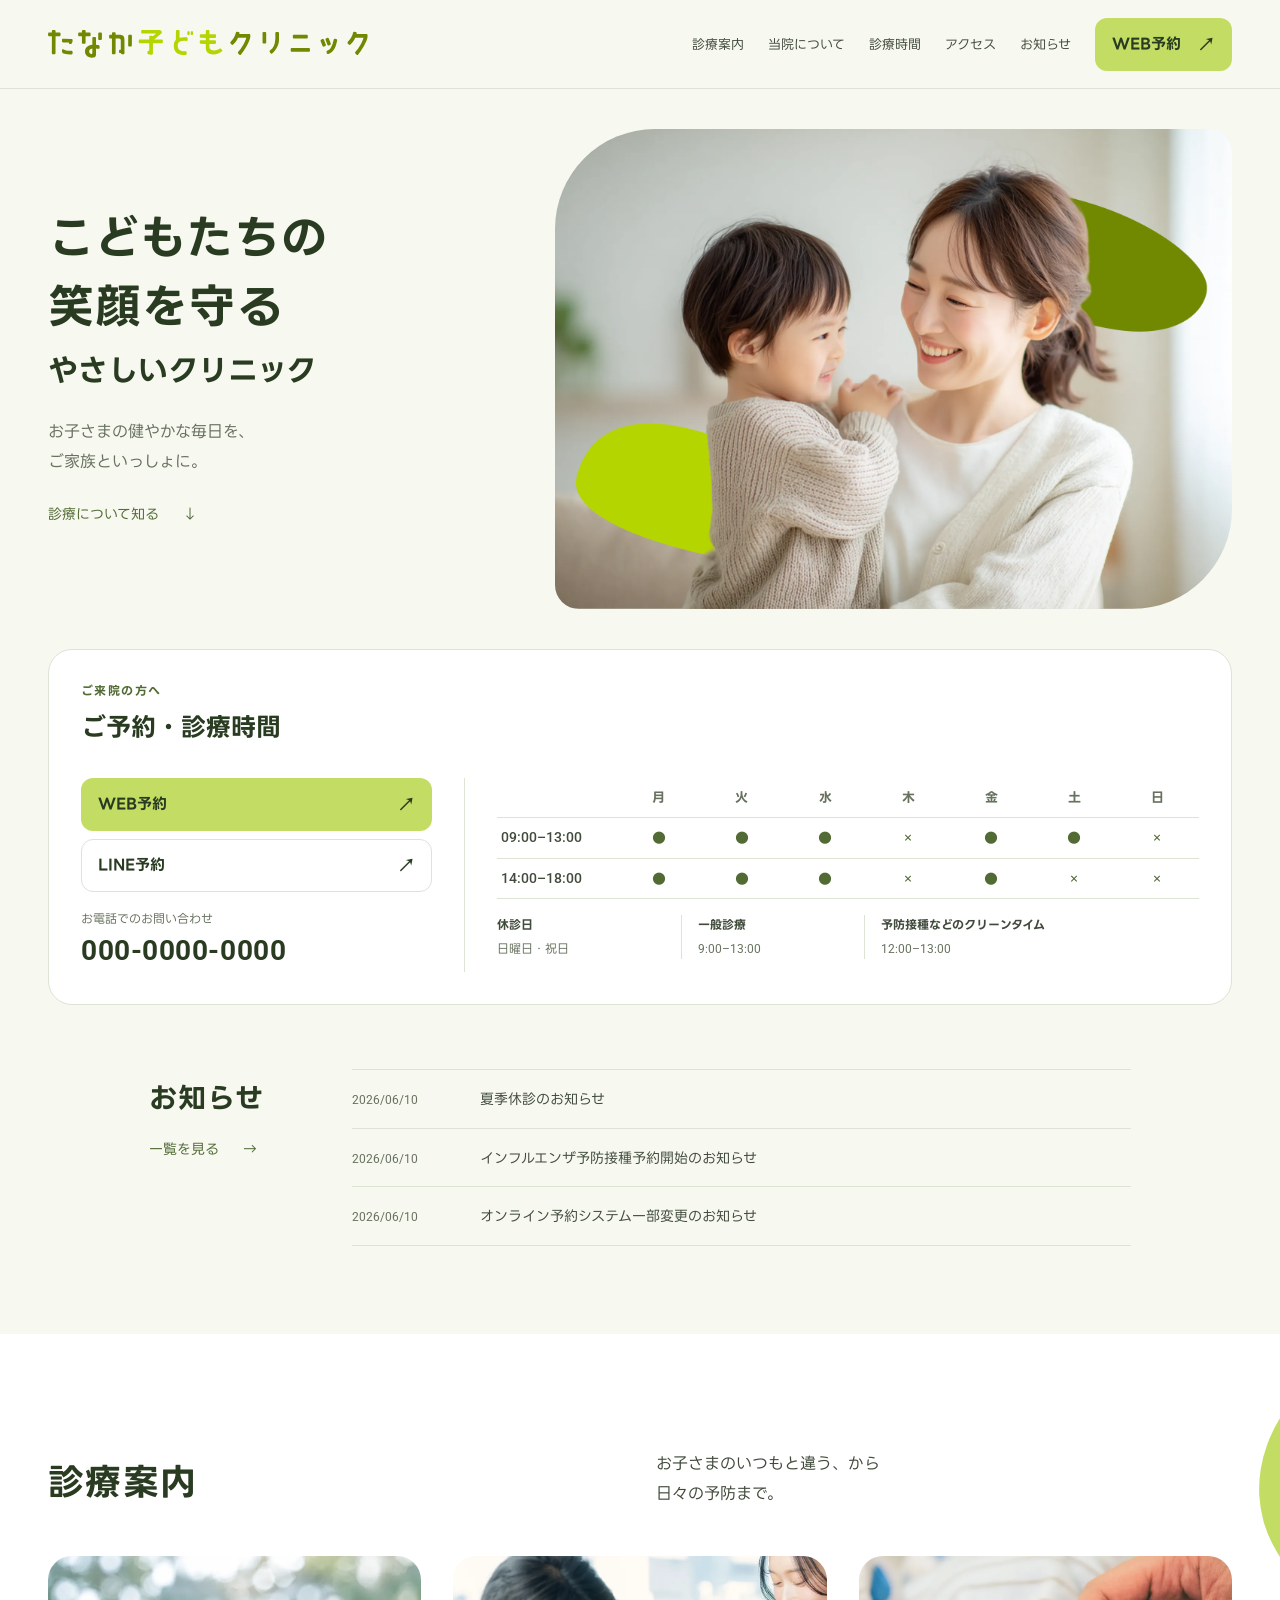
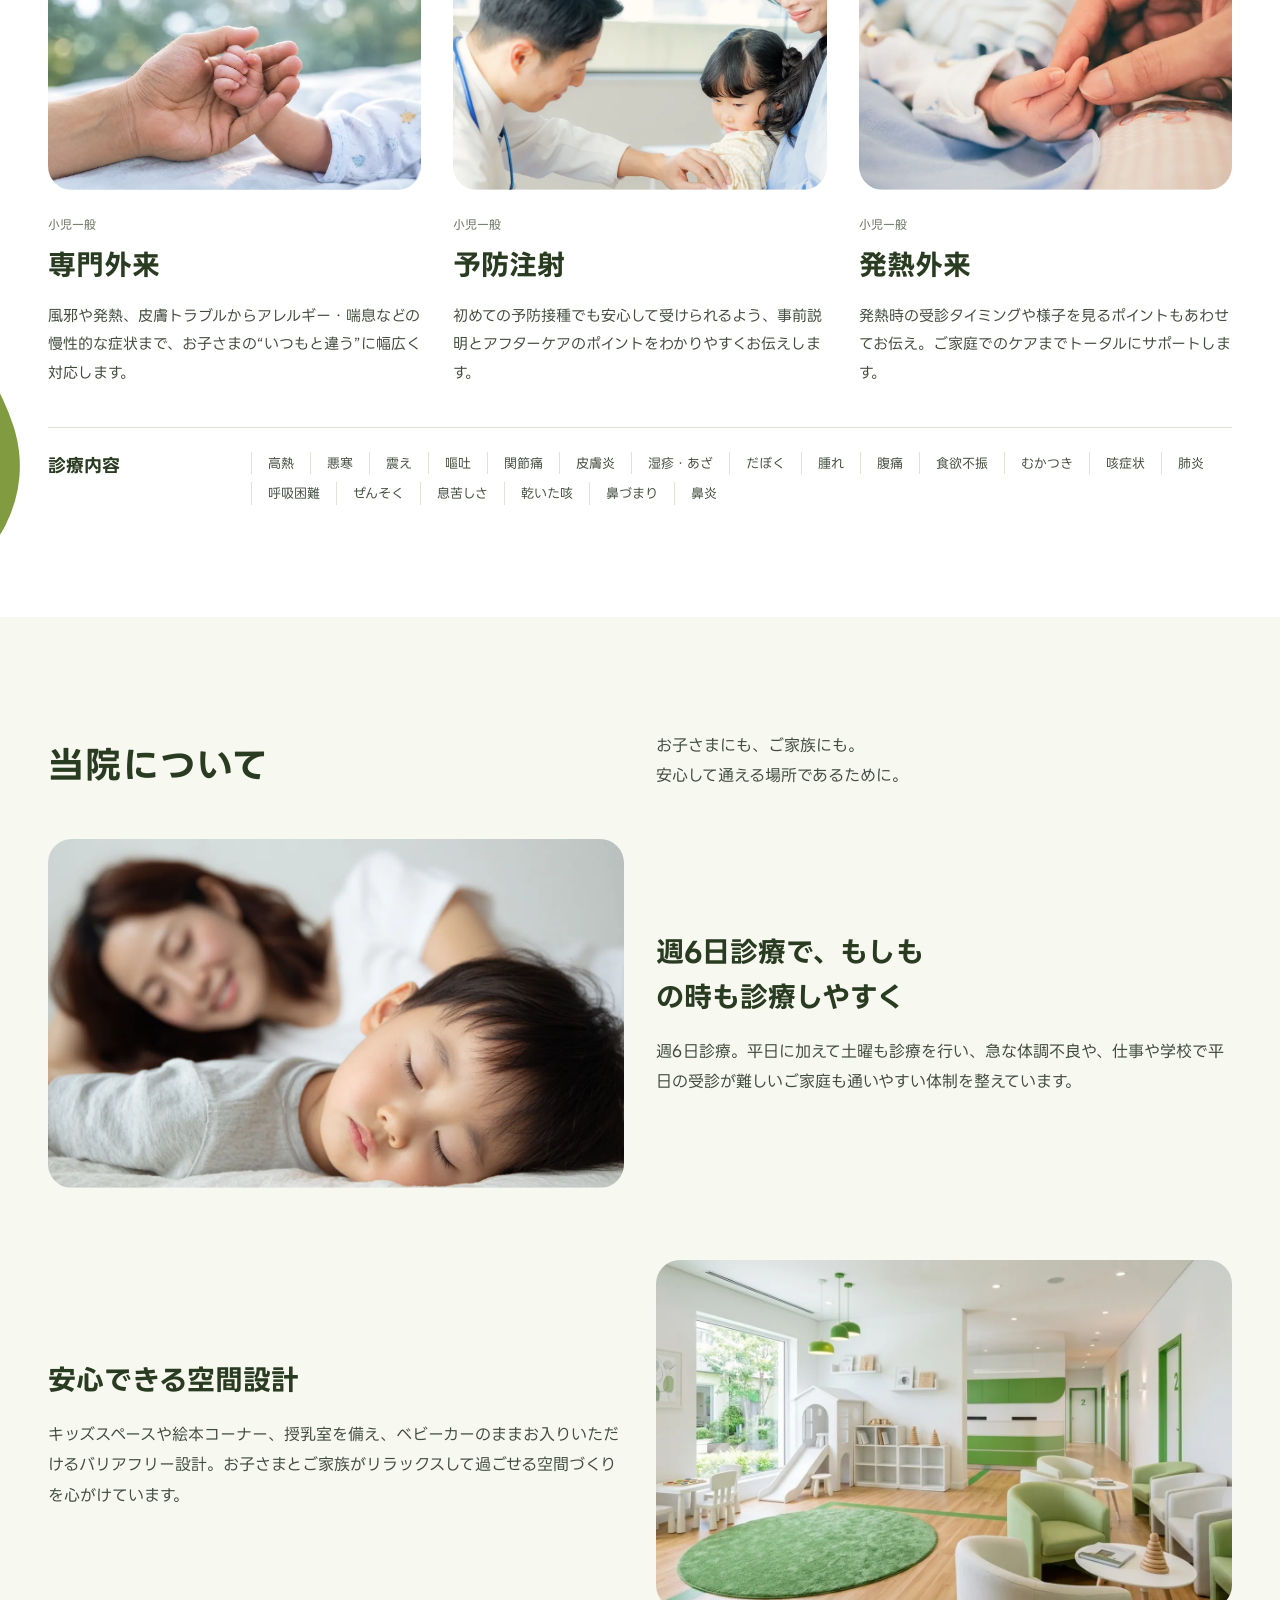
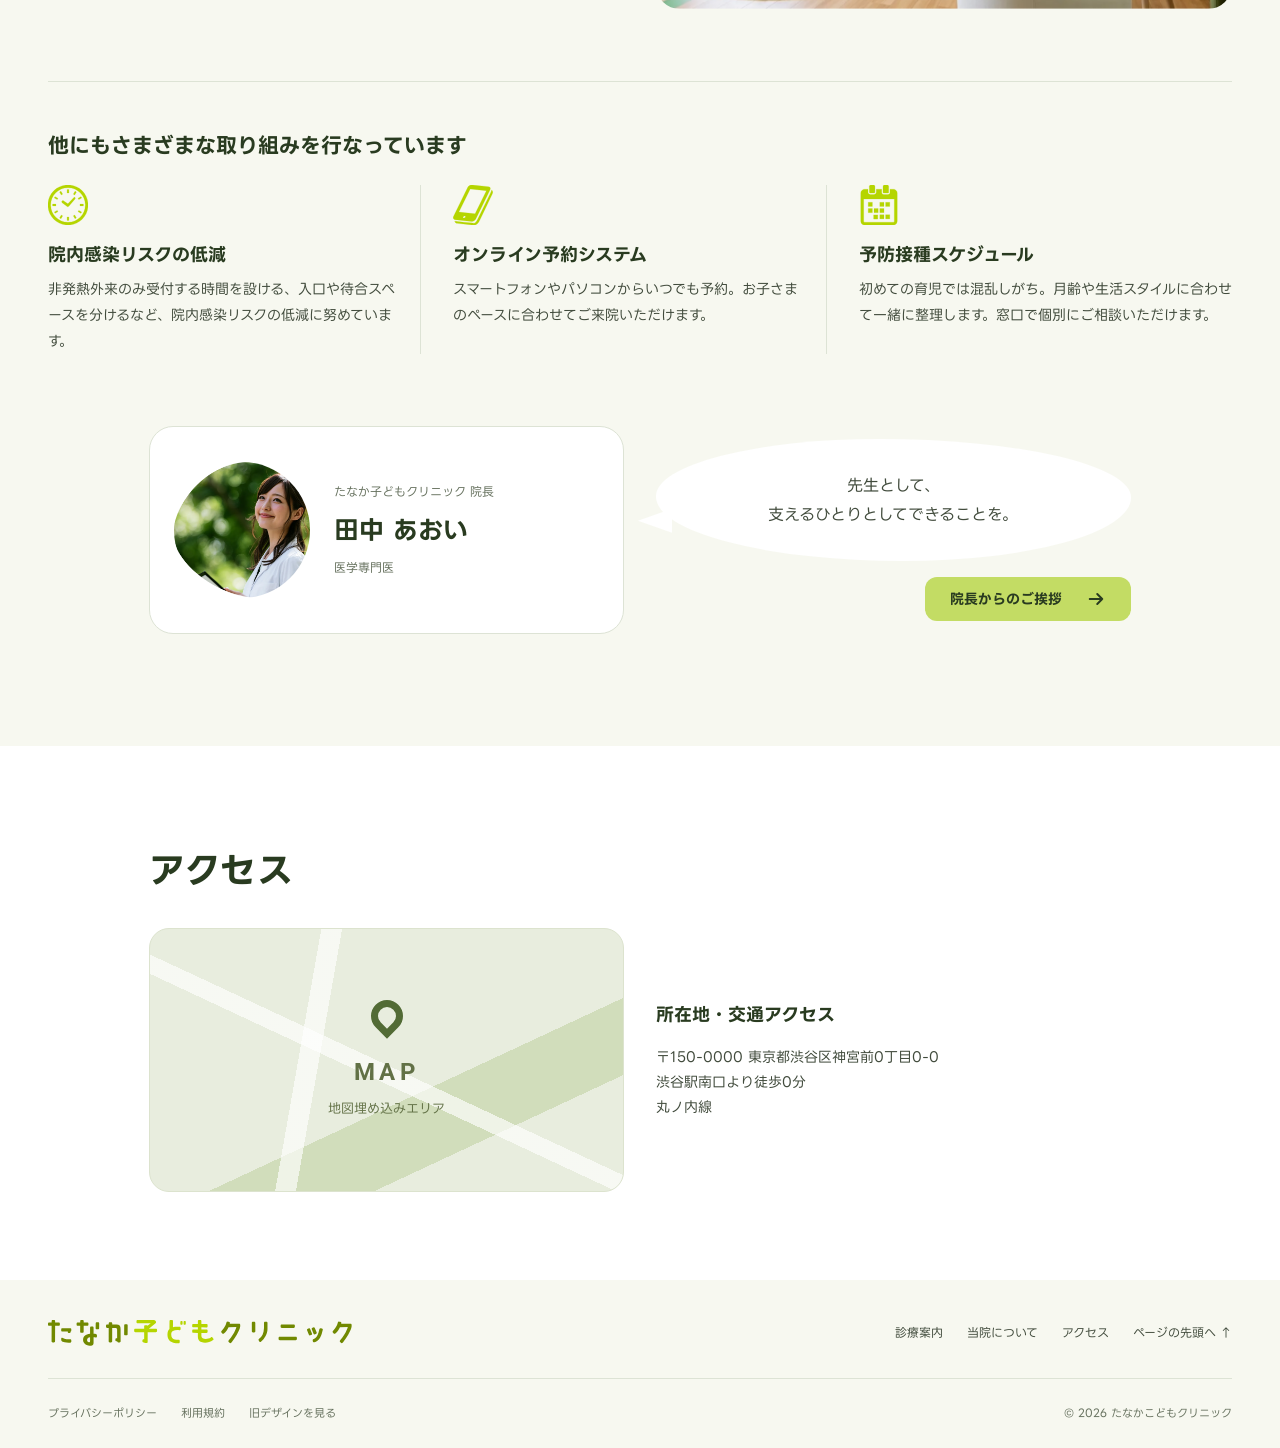
==== commit dafdbb6a: "Rebalance director, visit, and access layouts" ====
--- a/index.html
+++ b/index.html
@@ -10,9 +10,9 @@
   <link rel="preconnect" href="https://fonts.googleapis.com">
   <link rel="preconnect" href="https://fonts.gstatic.com" crossorigin>
   <link href="https://fonts.googleapis.com/css2?family=LINE+Seed+JP:wght@400;500;700;800&family=Roboto:wght@400;500;700&display=swap" rel="stylesheet">
-  <link rel="stylesheet" href="design-preview.css?v=20260924-feedback-1">
-  <script src="design-motion.js?v=20260924-feedback-1" defer></script>
-  <script src="design-preview.js?v=20260924-feedback-1" defer></script>
+  <link rel="stylesheet" href="design-preview.css?v=20260924-feedback-2">
+  <script src="design-motion.js?v=20260924-feedback-2" defer></script>
+  <script src="design-preview.js?v=20260924-feedback-2" defer></script>
 </head>
 <body id="top">
 <a class="skip-link" href="#main">本文へスキップ</a>
@@ -43,7 +43,7 @@
       <div class="booking-row"><a class="button button--primary" href="#" data-placeholder>WEB予約 <span aria-hidden="true">↗</span></a><a class="button button--outline" href="#" data-placeholder>LINE予約 <span aria-hidden="true">↗</span></a></div>
       <div class="visit-phone"><p class="phone-label">お電話でのお問い合わせ</p><a class="phone numeral" href="tel:00000000000">000-0000-0000</a></div>
     </div>
-    <div class="schedule" id="schedule"><table><caption class="sr-only">診療時間（●：診療あり、×：休診）</caption><thead><tr><th scope="col"><span class="sr-only">診療時間</span></th><th scope="col">月</th><th scope="col">火</th><th scope="col">水</th><th scope="col">木</th><th scope="col">金</th><th scope="col">土</th><th scope="col">日</th></tr></thead><tbody><tr><th scope="row" class="numeral">09:00–13:00</th><td><span aria-label="診療あり">●</span></td><td><span aria-label="診療あり">●</span></td><td><span aria-label="診療あり">●</span></td><td><span aria-label="休診">×</span></td><td><span aria-label="診療あり">●</span></td><td><span aria-label="診療あり">●</span></td><td><span aria-label="休診">×</span></td></tr><tr><th scope="row" class="numeral">14:00–18:00</th><td><span aria-label="診療あり">●</span></td><td><span aria-label="診療あり">●</span></td><td><span aria-label="診療あり">●</span></td><td><span aria-label="休診">×</span></td><td><span aria-label="診療あり">●</span></td><td><span aria-label="休診">×</span></td><td><span aria-label="休診">×</span></td></tr></tbody></table><div class="schedule-notes"><p><strong>休診日</strong><span>日曜日・祝日</span></p><p><strong>一般診療</strong><span class="numeral">9:00–13:00</span></p><p><strong>予防接種などの<br>クリーンタイム</strong><span class="numeral">12:00–13:00</span></p></div></div>
+    <div class="schedule" id="schedule"><table><caption class="sr-only">診療時間（●：診療あり、×：休診）</caption><thead><tr><th scope="col"><span class="sr-only">診療時間</span></th><th scope="col">月</th><th scope="col">火</th><th scope="col">水</th><th scope="col">木</th><th scope="col">金</th><th scope="col">土</th><th scope="col">日</th></tr></thead><tbody><tr><th scope="row" class="numeral">09:00–13:00</th><td><span aria-label="診療あり">●</span></td><td><span aria-label="診療あり">●</span></td><td><span aria-label="診療あり">●</span></td><td><span aria-label="休診">×</span></td><td><span aria-label="診療あり">●</span></td><td><span aria-label="診療あり">●</span></td><td><span aria-label="休診">×</span></td></tr><tr><th scope="row" class="numeral">14:00–18:00</th><td><span aria-label="診療あり">●</span></td><td><span aria-label="診療あり">●</span></td><td><span aria-label="診療あり">●</span></td><td><span aria-label="休診">×</span></td><td><span aria-label="診療あり">●</span></td><td><span aria-label="休診">×</span></td><td><span aria-label="休診">×</span></td></tr></tbody></table><div class="schedule-notes"><p><strong>休診日</strong><span>日曜日・祝日</span></p><p><strong>一般診療</strong><span class="numeral">9:00–13:00</span></p><p><strong>予防接種などのクリーンタイム</strong><span class="numeral">12:00–13:00</span></p></div></div>
   </section>
   <section class="news container section layout-grid" id="news" aria-labelledby="news-title">
     <div class="section-heading"><h2 id="news-title">お知らせ</h2><a class="text-link" href="#" data-placeholder>一覧を見る <span aria-hidden="true">→</span></a></div>
@@ -59,21 +59,21 @@
       <div class="features"><article class="feature feature--1 layout-grid"><img src="IMG/当院について_写真01.webp" alt="当院について_写真01.webp" class="feature-photo" width="1440" height="770" loading="lazy" decoding="async"><div class="feature-copy"><h3>週6日診療で、もしもの時も診療しやすく</h3><p>週6日診療。平日に加えて土曜も診療を行い、急な体調不良や、仕事や学校で平日の受診が難しいご家庭も通いやすい体制を整えています。</p></div></article><article class="feature feature--2 layout-grid"><img src="IMG/当院について_写真02.webp" alt="当院について_写真02.webp" class="feature-photo" width="1440" height="770" loading="lazy" decoding="async"><div class="feature-copy"><h3>安心できる空間設計</h3><p>キッズスペースや絵本コーナー、授乳室を備え、ベビーカーのままお入りいただけるバリアフリー設計。お子さまとご家族がリラックスして過ごせる空間づくりを心がけています。</p></div></article></div>
           <section class="initiatives" aria-labelledby="initiatives-title"><h3 id="initiatives-title">他にもさまざまな取り組みを行なっています</h3><div class="initiative-grid layout-grid"><article class="initiative"><span class="initiative-icon-disc"><img src="IMG/当院について_時計の無料アイコン.svg" alt="当院について_時計の無料アイコン.svg" class="initiative-icon" width="48" height="48" loading="lazy" decoding="async"></span><h4>院内感染リスクの低減</h4><p>非発熱外来のみ受付する時間を設ける、入口や待合スペースを分けるなど、院内感染リスクの低減に努めています。</p></article><article class="initiative"><span class="initiative-icon-disc"><img src="IMG/当院について_スマホアイコン.svg" alt="当院について_スマホアイコン.svg" class="initiative-icon initiative-icon--phone" width="48" height="48" loading="lazy" decoding="async"></span><h4>オンライン予約システム</h4><p>スマートフォンやパソコンからいつでも予約。お子さまのペースに合わせてご来院いただけます。</p></article><article class="initiative"><span class="initiative-icon-disc"><img src="IMG/calendar.svg" alt="当院について_スケジュールカレンダーのアイコン素材.svg" class="initiative-icon" width="48" height="48" loading="lazy" decoding="async"></span><h4>予防接種スケジュール</h4><p>初めての育児では混乱しがち。月齢や生活スタイルに合わせて一緒に整理します。窓口で個別にご相談いただけます。</p></article></div></section>
         <div class="director layout-grid" id="director">
-          <div class="director-message">
-            <p>先生として、<br>支えるひとりとしてできることを。</p>
-          </div>
           <div class="director-profile"><img src="IMG/当院について_院長.webp" alt="当院について_院長.webp" class="director-photo"
               width="1080" height="1053" loading="lazy" decoding="async">
             <div class="director-details">
               <p class="director-caption">たなか子どもクリニック 院長</p>
               <h3>田中 あおい</h3>
               <p class="director-specialty">医学専門医</p>
-              <a href="#" class="pill button--outline director-cta" data-placeholder>院長からのご挨拶<span
-                class="button-arrow" aria-hidden="true"><svg viewBox="0 0 16 16" fill="none">
-                  <path d="M3 8h10M9 4l4 4-4 4" stroke="currentColor" stroke-width="1.6" stroke-linecap="round"
-                    stroke-linejoin="round" />
-                </svg></span></a>
             </div>
+          </div>
+          <div class="director-content">
+            <div class="director-message"><p>先生として、<br>支えるひとりとしてできることを。</p></div>
+            <a href="#" class="pill pill--green director-cta" data-placeholder>院長からのご挨拶<span
+              class="button-arrow" aria-hidden="true"><svg viewBox="0 0 16 16" fill="none">
+                <path d="M3 8h10M9 4l4 4-4 4" stroke="currentColor" stroke-width="1.6" stroke-linecap="round"
+                  stroke-linejoin="round" />
+              </svg></span></a>
           </div>
         </div>
     </div>
--- a/design-preview.css
+++ b/design-preview.css
@@ -99,7 +99,7 @@
 .site-header { position: sticky; top: 0; z-index: 10; background: var(--paper); border-bottom: 1px solid var(--line); }
 .header-inner { min-height: var(--header-size); display: flex; align-items: center; gap: var(--s-3); }
 .brand { display: block; flex-shrink: 0; width: 320px; }
-.main-nav { display: flex; align-items: center; gap: var(--s-3); margin-left: auto; font-size: 13px; font-weight: 700; }
+.main-nav { display: flex; align-items: center; gap: var(--s-3); margin-left: auto; font-size: 13px; font-weight: 400; }
 .main-nav a { padding-block: var(--s-2); white-space: nowrap; }
 .header-booking { flex-shrink: 0; padding-inline: var(--s-2); gap: var(--s-2); }
 .menu-toggle { display: none; }
@@ -134,14 +134,15 @@
 .visit-heading { grid-column: 1 / -1; }
 .visit-actions { grid-column: span 4; align-self: start; }
 .visit h2 { font-size: 25px; margin: var(--s-1) 0 0; }
-.booking-row { display: flex; gap: var(--s-2); }
+.booking-row { display: flex; flex-direction: column; gap: var(--s-1); }
 .booking-row .button { flex: 1; gap: var(--s-1); padding-inline: var(--s-2); }
 .phone-label { margin-top: var(--s-2); font-size: 12px; color: var(--muted); }
 .phone { display: inline-block; font-size: 28px; font-weight: 700; line-height: 1.5; color: var(--ink); letter-spacing: .02em; }
 .schedule { grid-column: span 8; padding-left: var(--gutter); border-left: 1px solid var(--line); }
-table { width: 100%; border-collapse: collapse; font-size: 14px; text-align: center; line-height: 1.5; }
+table { width: 100%; table-layout: fixed; border-collapse: collapse; font-size: 14px; text-align: center; line-height: 1.5; }
 th, td { height: 40px; border-bottom: 1px solid var(--line); padding: 8px 4px; }
 thead th { color: var(--muted); font-size: 13px; }
+.schedule thead th:first-child { width: 120px; }
 tbody th { font-weight: 500; text-align: left; white-space: nowrap; }
 td { color: var(--green); }
 .schedule-notes { display: grid; grid-template-columns: 1fr 1fr 2fr; gap: var(--s-2); margin-top: var(--s-2); font-size: 12px; line-height: 1.7; color: var(--muted); }
@@ -201,26 +202,29 @@
 .initiative-icon { width: 100%; height: 100%; object-fit: contain; }
 .initiative h4 { font-size: 18px; margin-bottom: var(--s-1); }
 .initiative p { font-size: 14px; line-height: 1.85; }
-.director { width: calc(100% - (100% + var(--gutter)) / 6); margin-inline: auto; grid-template-columns: repeat(10, minmax(0, 1fr)); margin-top: var(--content-gap); padding: var(--panel-inset); background: white; border-radius: var(--radius); align-items: center; }
-.director-message { position: relative; grid-column: 1 / 6; grid-row: 1; margin-right: var(--s-3); padding: var(--s-4) var(--s-3); background: #eef4d8; border-radius: 42% 54% 46% 52% / 53% 44% 55% 47%; text-align: center; }
-.director-message::after { content: ""; position: absolute; right: -20px; bottom: 26%; width: 36px; height: 24px; background: #eef4d8; clip-path: polygon(0 0, 100% 50%, 0 100%); }
-.director-message p { position: relative; z-index: 1; font-size: 20px; font-weight: 500; line-height: 1.8; color: var(--text); }
-.director-profile { grid-column: 6 / -1; grid-row: 1; display: flex; align-items: center; gap: var(--s-3); }
-.director-photo { flex-shrink: 0; width: 120px; height: 120px; object-fit: cover; border-radius: 20px; }
+.director { width: calc(100% - (100% + var(--gutter)) / 6); margin-inline: auto; grid-template-columns: repeat(10, minmax(0, 1fr)); gap: var(--gutter); margin-top: var(--content-gap); align-items: center; }
+.director-profile { grid-column: 1 / 6; display: flex; align-items: center; gap: var(--s-3); min-height: 208px; padding: var(--s-3); background: white; border: 1px solid var(--line); border-radius: var(--radius); }
+.director-photo { flex-shrink: 0; width: 136px; height: 136px; object-fit: cover; border-radius: 50%; }
 .director-details { min-width: 0; }
 .director-caption, .director-specialty { font-size: 12px; color: var(--muted); }
 .director-profile h3 { font-size: 25px; margin-block: var(--s-1); }
-.director-cta { margin-top: var(--s-3); font-size: 14px; min-height: 44px; padding-block: 10px; }
+.director-content { grid-column: 6 / -1; display: flex; flex-direction: column; align-items: flex-end; gap: var(--s-2); min-width: 0; }
+.director-message { position: relative; width: 100%; padding: var(--s-4) var(--s-3); background: white; border-radius: 47% 53% 48% 52% / 47% 48% 52% 53%; text-align: center; }
+.director-message::after { content: ""; position: absolute; left: -18px; bottom: 23%; width: 34px; height: 24px; background: white; clip-path: polygon(100% 0, 0 50%, 100% 100%); }
+.director-message p { position: relative; z-index: 1; font-size: 16px; font-weight: 500; line-height: 1.8; color: var(--text); }
+.director-cta { font-size: 14px; min-height: 44px; padding-block: 10px; }
 .button-arrow { width: 20px; height: 20px; }
 .button-arrow svg { display: block; width: 100%; height: 100%; }
 
-.access { background: white; }
+.access { background: white; padding-block: var(--s-11); }
+.access .container { width: calc(min(var(--content), 100% - var(--page-inset) * 2) - (min(var(--content), 100% - var(--page-inset) * 2) + var(--gutter)) / 6); }
+.access .section-heading { margin-bottom: var(--s-4); }
 .access-layout { align-items: center; }
 .access-location { grid-column: span 6; }
 .access-directions { grid-column: span 6; }
 .access-directions h3 { font-size: 18px; margin-bottom: var(--s-2); }
 .access-directions address { font-size: 14px; line-height: 1.8; }
-.map-placeholder { position: relative; overflow: hidden; isolation: isolate; min-height: 304px; border-radius: 20px; background-color: #e8edde; background-image: linear-gradient(25deg, transparent 45%, #ffffffa6 45%, #ffffffa6 49%, transparent 49%), linear-gradient(100deg, transparent 33%, #ffffffa6 33%, #ffffffa6 37%, transparent 37%), linear-gradient(155deg, transparent 60%, #d1ddbb 60%, #d1ddbb 76%, transparent 76%); display: flex; flex-direction: column; gap: 18px; align-items: center; justify-content: center; border: 1px solid #dce3ce; }
+.map-placeholder { position: relative; overflow: hidden; isolation: isolate; min-height: 264px; border-radius: 20px; background-color: #e8edde; background-image: linear-gradient(25deg, transparent 45%, #ffffffa6 45%, #ffffffa6 49%, transparent 49%), linear-gradient(100deg, transparent 33%, #ffffffa6 33%, #ffffffa6 37%, transparent 37%), linear-gradient(155deg, transparent 60%, #d1ddbb 60%, #d1ddbb 76%, transparent 76%); display: flex; flex-direction: column; gap: 18px; align-items: center; justify-content: center; border: 1px solid #dce3ce; }
 .map-label { color: #627146; text-align: center; display: grid; gap: 2px; }
 .map-label strong { font-family: Roboto, sans-serif; font-size: 24px; letter-spacing: .18em; }
 .map-label > span { font-size: 13px; }
@@ -247,7 +251,6 @@
   .visit .booking-row { flex-direction: column; gap: var(--s-1); }
   .director-photo { width: 112px; height: 112px; }
   .director-profile { gap: var(--s-2); }
-  .director-message p { font-size: 20px; }
 }
 @media (min-width: 600px) and (max-width: 959px) {
   .hero-copy { grid-column: span 3; }
@@ -306,12 +309,12 @@
   .initiative { grid-column: 1 / -1; display: grid; grid-template-columns: 40px 1fr; gap: var(--s-1) var(--s-2); padding: 0 0 var(--s-3); border: 0; border-bottom: 1px solid var(--line); }
   .initiative-icon-disc { grid-row: 1 / 3; margin: 0; }
   .initiative h4 { margin: 0; }
-  .director { width: 100%; grid-template-columns: repeat(var(--columns), minmax(0, 1fr)); row-gap: var(--s-4); }
-  .director-message, .director-profile { grid-column: 1 / -1; grid-row: auto; }
-  .director-message { margin-right: 0; max-width: 560px; width: calc(100% - 24px); justify-self: center; }
-  .director-message::after { right: 18%; bottom: -17px; transform: rotate(90deg); }
-  .director-profile { justify-self: center; gap: var(--s-3); }
-  .director-message p { font-size: 20px; }
+  .director { width: 100%; grid-template-columns: repeat(var(--columns), minmax(0, 1fr)); row-gap: var(--s-3); }
+  .director-profile, .director-content { grid-column: 1 / -1; }
+  .director-content { width: min(100%, 560px); justify-self: center; }
+  .director-message::after { left: 18%; bottom: auto; top: -17px; transform: rotate(90deg); }
+  .director-profile { justify-self: center; }
+  .access .container { width: min(var(--content), calc(100% - var(--page-inset) * 2)); }
   .access-location { grid-column: span 4; }
   .access-directions { grid-column: span 4; }
   .map-placeholder { min-height: 256px; }
@@ -335,10 +338,11 @@
   .hero-layer { object-position: 54% center; }
   .visit { row-gap: var(--s-3); }
   .visit h2 { font-size: 23px; }
-  .visit .booking-row { flex-direction: row; gap: var(--s-1); }
+  .visit .booking-row { flex-direction: column; gap: var(--s-1); }
   .booking-row .button { min-height: 48px; font-size: 13px; padding-inline: var(--s-1); }
   .phone { font-size: 26px; }
   .schedule table, .schedule thead th { font-size: 12px; }
+  .schedule thead th:first-child { width: 92px; }
   th, td { padding: 8px 2px; }
   .schedule-notes { grid-template-columns: 1fr 1fr; row-gap: var(--s-2); }
   .schedule-notes p:last-child { grid-column: 1 / -1; border-left: 0; padding: var(--s-2) 0 0; border-top: 1px solid var(--line); }
@@ -375,12 +379,13 @@
   .initiative-icon-disc { width: 32px; height: 32px; }
   .initiative h4 { font-size: 17px; }
   .director { margin-top: var(--content-gap); }
-  .director-message p { font-size: 18px; }
+  .director-message p { font-size: 16px; }
   .director-photo { width: 88px; height: 88px; border-radius: 16px; }
   .director-profile { gap: var(--s-2); }
   .director-profile h3 { font-size: 23px; margin-block: 4px; }
   .director-caption { font-size: 10px; }
   .director-message { padding: var(--s-3) var(--s-2); }
+  .director-profile { min-height: 0; padding: var(--s-2); }
   .director-cta { width: 100%; font-size: 14px; gap: var(--s-1); padding-inline: var(--s-2); }
   .access-layout { row-gap: var(--s-4); }
   .access-location, .access-directions { grid-column: 1 / -1; }
@@ -397,7 +402,7 @@
   .header-booking { font-size: 11px; }
   .hero h1 { font-size: 34px; }
   .hero h1 span, .visit h2 { font-size: 21px; }
-  .director-message p { font-size: 18px; }
+  .director-message p { font-size: 16px; }
   .director-photo { width: 80px; height: 80px; }
   .booking-row .button { font-size: 12px; }
 }
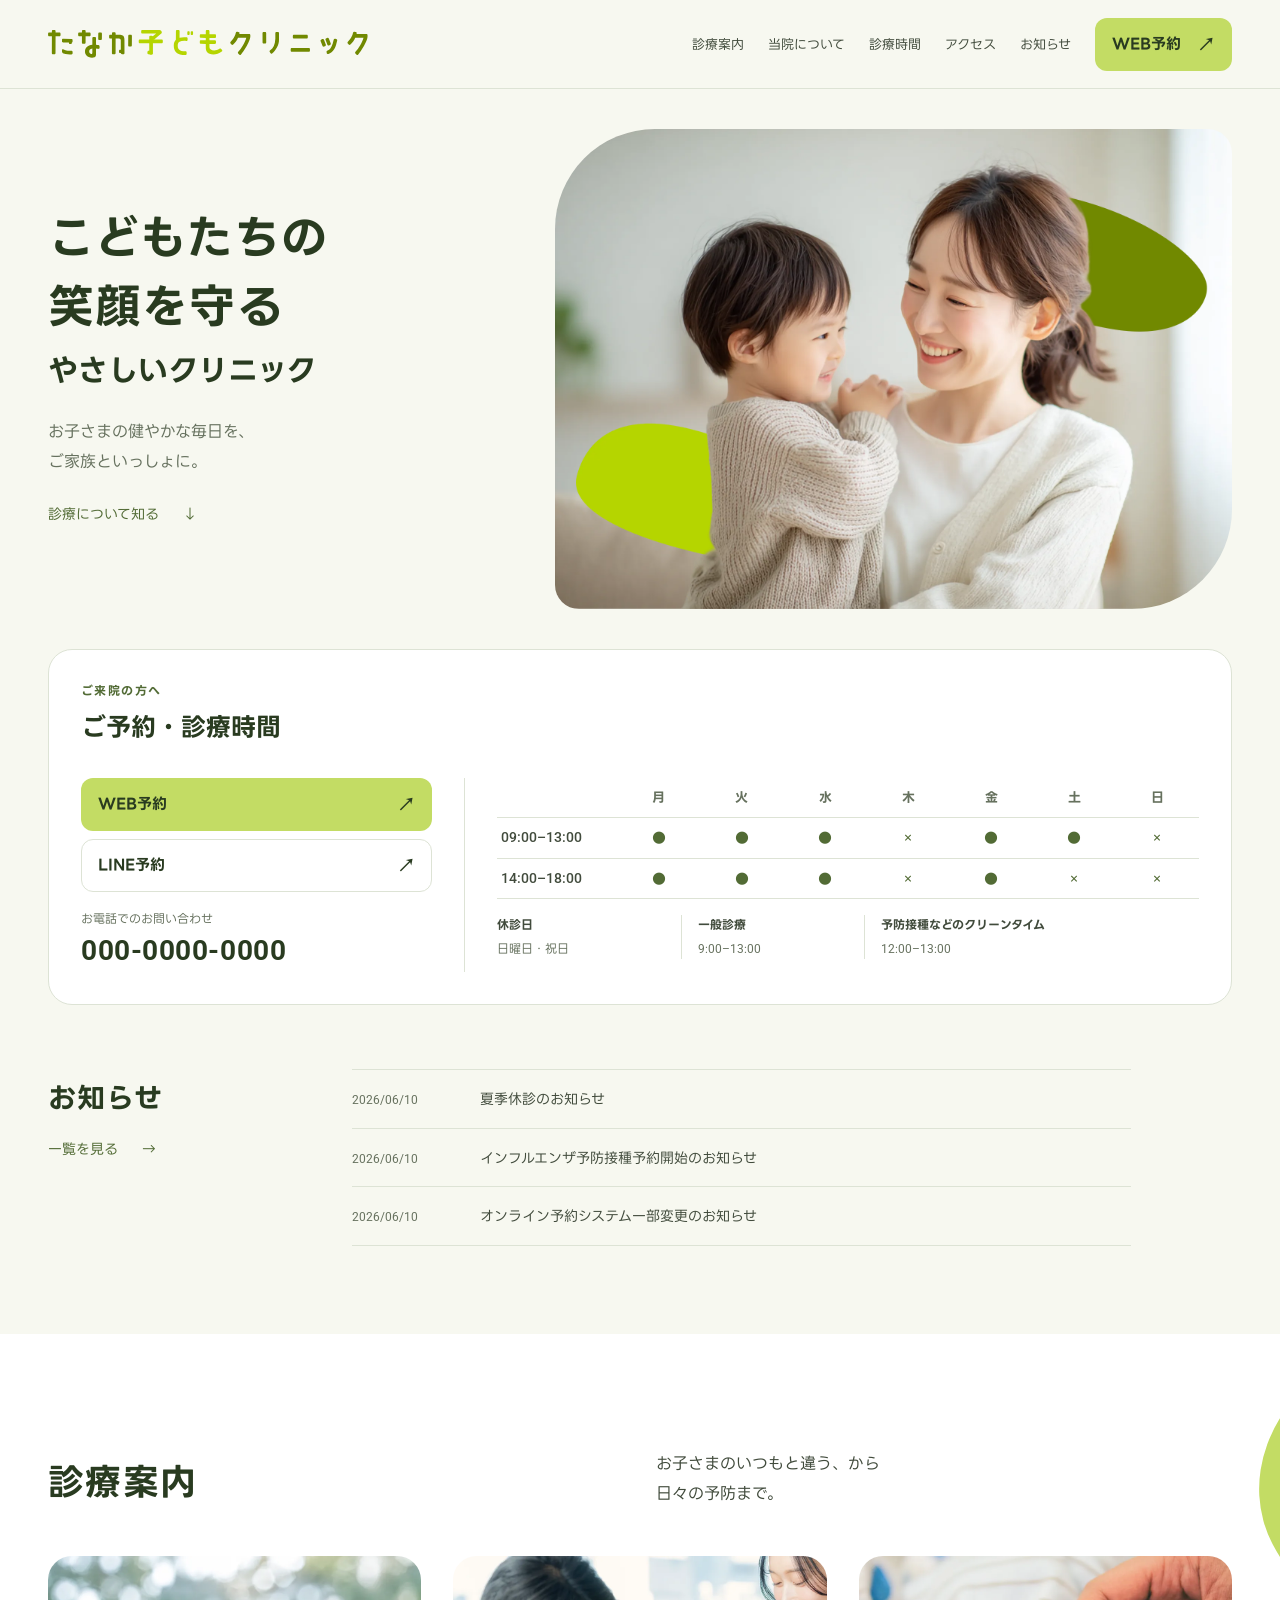
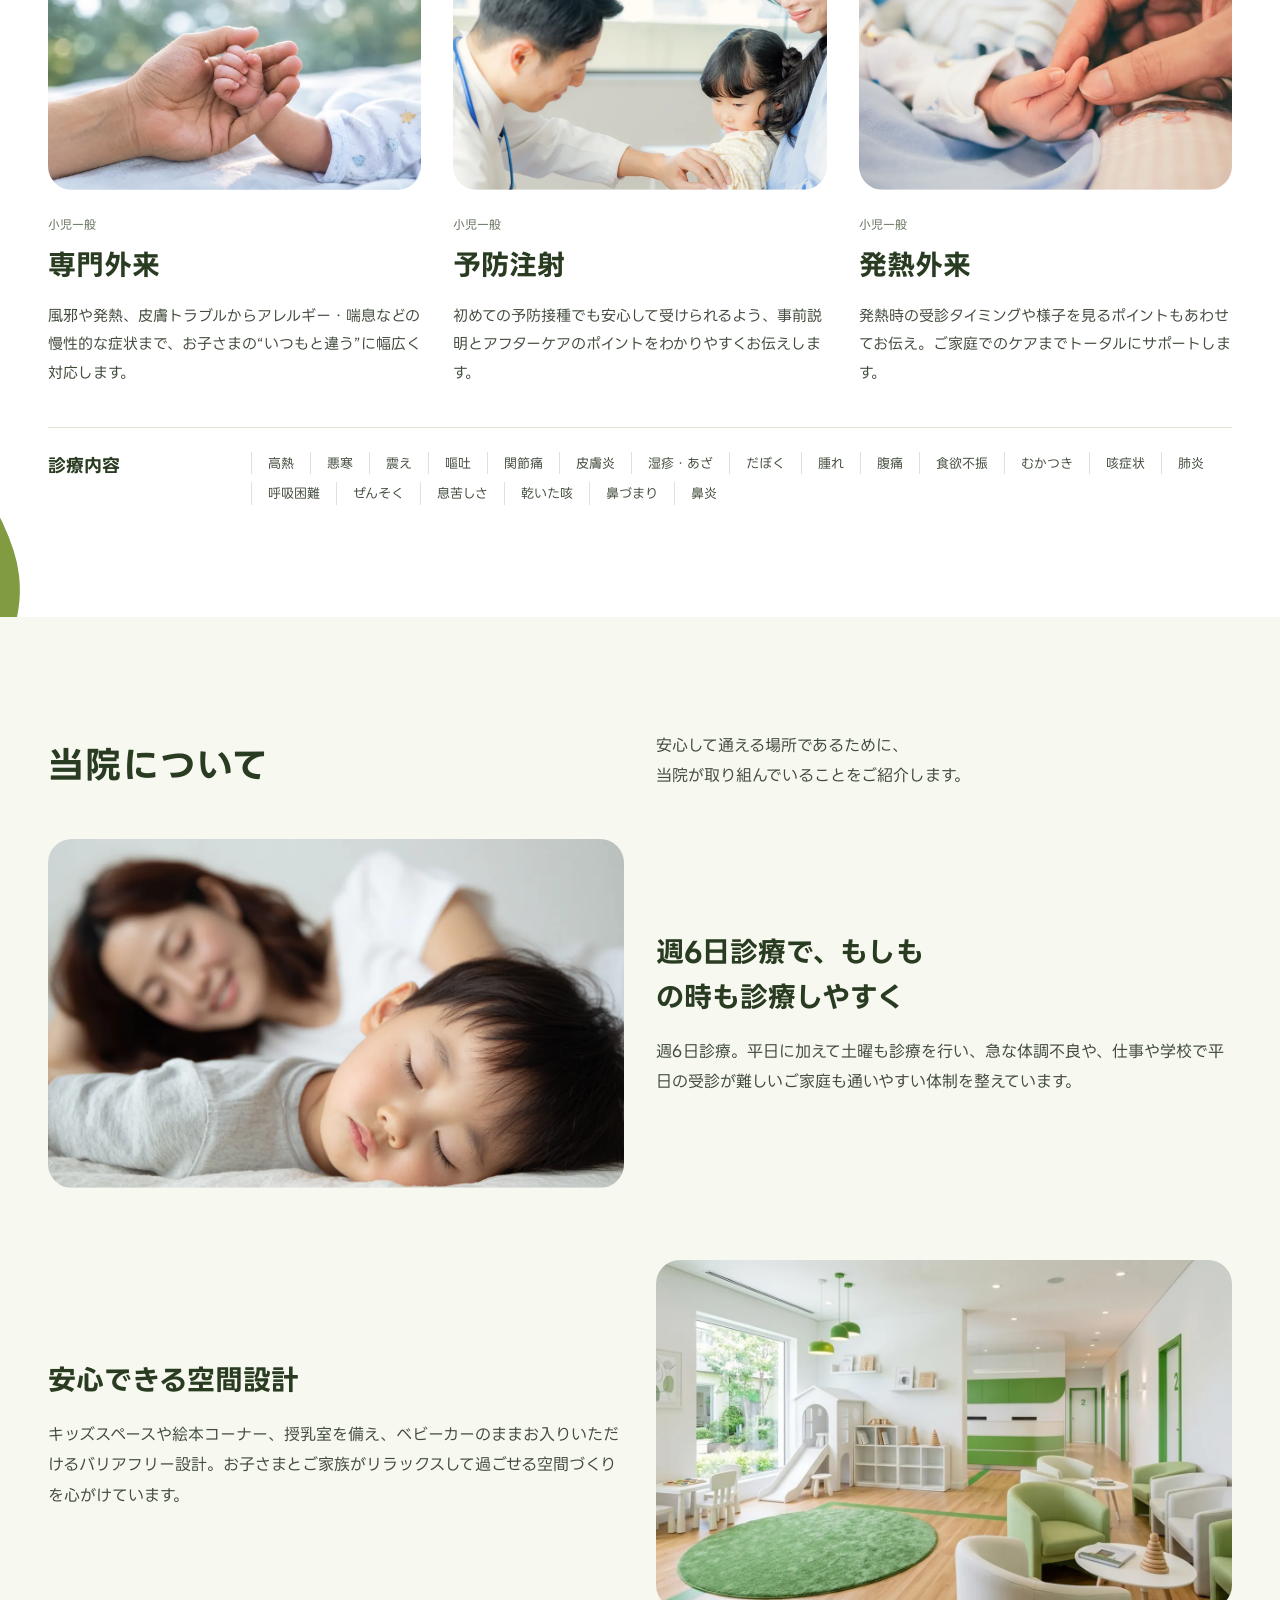
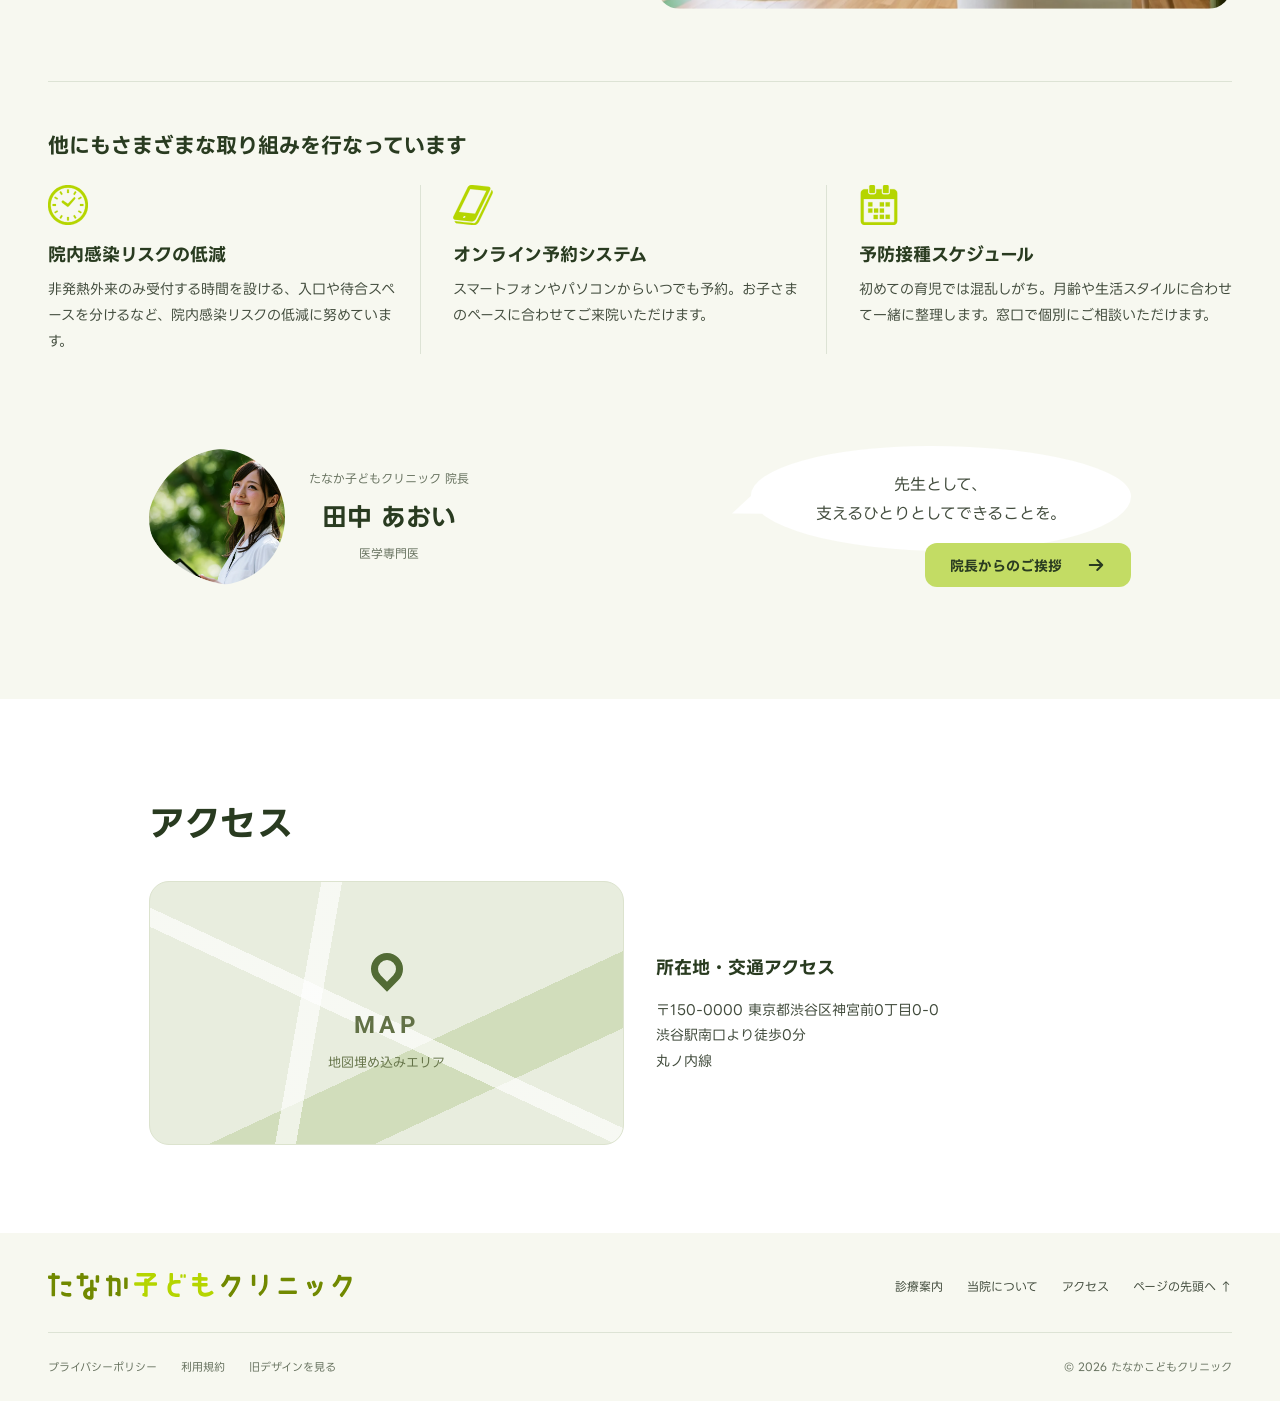
==== commit 3e4137b1: "Apply visual adjustments from Live Preview" ====
--- a/index.html
+++ b/index.html
@@ -1,5 +1,6 @@
 <!DOCTYPE html>
 <html lang="ja">
+
 <head>
   <meta charset="UTF-8">
   <meta name="viewport" content="width=device-width, initial-scale=1">
@@ -9,55 +10,223 @@
   <meta name="description" content="たなか子どもクリニック。専門外来・予防接種・発熱外来に対応し、お子さまとご家族が安心して通えるクリニックを目指しています。">
   <link rel="preconnect" href="https://fonts.googleapis.com">
   <link rel="preconnect" href="https://fonts.gstatic.com" crossorigin>
-  <link href="https://fonts.googleapis.com/css2?family=LINE+Seed+JP:wght@400;500;700;800&family=Roboto:wght@400;500;700&display=swap" rel="stylesheet">
-  <link rel="stylesheet" href="design-preview.css?v=20260924-feedback-2">
+  <link
+    href="https://fonts.googleapis.com/css2?family=LINE+Seed+JP:wght@400;500;700;800&family=Roboto:wght@400;500;700&display=swap"
+    rel="stylesheet">
+  <link rel="stylesheet" href="design-preview.css?v=20260926-adjustments-1">
   <script src="design-motion.js?v=20260924-feedback-2" defer></script>
   <script src="design-preview.js?v=20260924-feedback-2" defer></script>
 </head>
+
 <body id="top">
-<a class="skip-link" href="#main">本文へスキップ</a>
-<header class="site-header">
-  <div class="header-inner">
-    <a class="brand" href="#top" aria-label="たなか子どもクリニック トップへ"><picture><source media="(max-width: 599px)" srcset="IMG/ロゴ_たなか%20子どもクリニック（SP）.svg" width="388" height="105"><img src="IMG/ロゴ_たなか子どもクリニック.svg" width="542" height="47" alt="ロゴ_たなか子どもクリニック.svg"></picture></a>
-    <nav class="main-nav" id="main-nav" aria-label="メインナビゲーション"><a href="#services">診療案内</a><a href="#about">当院について</a><a href="#schedule">診療時間</a><a href="#access">アクセス</a><a href="#news">お知らせ</a></nav>
-    <a class="button button--primary header-booking" href="#" data-placeholder>WEB予約<span aria-hidden="true">↗</span></a>
-    <button class="menu-toggle" type="button" aria-expanded="false" aria-controls="main-nav"><span class="menu-bars" aria-hidden="true"></span><span>メニュー</span></button>
-  </div>
-</header>
-<main id="main">
-  <section class="hero container layout-grid" aria-labelledby="hero-title">
-    <div class="hero-copy">
-      <h1 id="hero-title">こどもたちの<br>笑顔を守る<br><span>やさしいクリニック</span></h1>
-      <p class="hero-description">お子さまの健やかな毎日を、<br>ご家族といっしょに。</p>
-      <a class="text-link" href="#services">診療について知る <span aria-hidden="true">↓</span></a>
+  <a class="skip-link" href="#main">本文へスキップ</a>
+  <header class="site-header">
+    <div class="header-inner">
+      <a class="brand" href="#top" aria-label="たなか子どもクリニック トップへ">
+        <picture>
+          <source media="(max-width: 599px)" srcset="IMG/ロゴ_たなか%20子どもクリニック（SP）.svg" width="388" height="105"><img
+            src="IMG/ロゴ_たなか子どもクリニック.svg" width="542" height="47" alt="ロゴ_たなか子どもクリニック.svg">
+        </picture>
+      </a>
+      <nav class="main-nav" id="main-nav" aria-label="メインナビゲーション"><a href="#services">診療案内</a><a
+          href="#about">当院について</a><a href="#schedule">診療時間</a><a href="#access">アクセス</a><a href="#news">お知らせ</a></nav>
+      <a class="button button--primary header-booking" href="#" data-placeholder>WEB予約<span
+          aria-hidden="true">↗</span></a>
+      <button class="menu-toggle" type="button" aria-expanded="false" aria-controls="main-nav"><span class="menu-bars"
+          aria-hidden="true"></span><span>メニュー</span></button>
     </div>
-    <div class="hero-canvas">
-      <img class="hero-layer" src="IMG/FV_Thumb-C(Back).webp" width="2040" height="1274" alt="FV_Thumb-C(Back).webp" fetchpriority="high">
-      <img class="hero-layer hero-layer--effect" src="IMG/FV_Thumb-B(Effect).webp" width="2040" height="1274" alt="FV_Thumb-B(Effect).webp">
-      <img class="hero-layer" src="IMG/FV_Thumb-A(Front).webp" width="2040" height="1274" alt="FV_Thumb-A(Front).webp">
-    </div>
-  </section>
-  <section class="visit container layout-grid" aria-labelledby="visit-title">
-    <div class="visit-heading"><p class="kicker">ご来院の方へ</p><h2 id="visit-title">ご予約・診療時間</h2></div>
-    <div class="visit-actions">
-      <div class="booking-row"><a class="button button--primary" href="#" data-placeholder>WEB予約 <span aria-hidden="true">↗</span></a><a class="button button--outline" href="#" data-placeholder>LINE予約 <span aria-hidden="true">↗</span></a></div>
-      <div class="visit-phone"><p class="phone-label">お電話でのお問い合わせ</p><a class="phone numeral" href="tel:00000000000">000-0000-0000</a></div>
-    </div>
-    <div class="schedule" id="schedule"><table><caption class="sr-only">診療時間（●：診療あり、×：休診）</caption><thead><tr><th scope="col"><span class="sr-only">診療時間</span></th><th scope="col">月</th><th scope="col">火</th><th scope="col">水</th><th scope="col">木</th><th scope="col">金</th><th scope="col">土</th><th scope="col">日</th></tr></thead><tbody><tr><th scope="row" class="numeral">09:00–13:00</th><td><span aria-label="診療あり">●</span></td><td><span aria-label="診療あり">●</span></td><td><span aria-label="診療あり">●</span></td><td><span aria-label="休診">×</span></td><td><span aria-label="診療あり">●</span></td><td><span aria-label="診療あり">●</span></td><td><span aria-label="休診">×</span></td></tr><tr><th scope="row" class="numeral">14:00–18:00</th><td><span aria-label="診療あり">●</span></td><td><span aria-label="診療あり">●</span></td><td><span aria-label="診療あり">●</span></td><td><span aria-label="休診">×</span></td><td><span aria-label="診療あり">●</span></td><td><span aria-label="休診">×</span></td><td><span aria-label="休診">×</span></td></tr></tbody></table><div class="schedule-notes"><p><strong>休診日</strong><span>日曜日・祝日</span></p><p><strong>一般診療</strong><span class="numeral">9:00–13:00</span></p><p><strong>予防接種などのクリーンタイム</strong><span class="numeral">12:00–13:00</span></p></div></div>
-  </section>
-  <section class="news container section layout-grid" id="news" aria-labelledby="news-title">
-    <div class="section-heading"><h2 id="news-title">お知らせ</h2><a class="text-link" href="#" data-placeholder>一覧を見る <span aria-hidden="true">→</span></a></div>
-    <ul class="news-list"><li><a href="#" data-placeholder><time datetime="2026-06-10">2026/06/10</time><span>夏季休診のお知らせ</span></a></li><li><a href="#" data-placeholder><time datetime="2026-06-10">2026/06/10</time><span>インフルエンザ予防接種予約開始のお知らせ</span></a></li><li><a href="#" data-placeholder><time datetime="2026-06-10">2026/06/10</time><span>オンライン予約システム一部変更のお知らせ</span></a></li></ul>
-  </section>
-  <section class="services section" id="services" aria-labelledby="services-title">
-    <div class="container"><div class="section-heading layout-grid"><h2 id="services-title">診療案内</h2><p class="section-intro">お子さまのいつもと違う、から<br>日々の予防まで。</p></div>
-      <div class="service-grid layout-grid"><article class="service-card"><img src="IMG/診療案内_写真01.webp?v=20260922-photo-2" alt="診療案内_写真01.webp" class="service-photo" width="1080" height="675" loading="lazy" decoding="async"><div class="service-copy"><p class="eyebrow">小児一般</p><h3>専門外来</h3><p>風邪や発熱、皮膚トラブルからアレルギー・喘息などの慢性的な症状まで、お子さまの“いつもと違う”に幅広く対応します。</p></div></article><article class="service-card"><img src="IMG/診療案内_写真03.webp" alt="診療案内_写真03.webp" class="service-photo" width="1080" height="675" loading="lazy" decoding="async"><div class="service-copy"><p class="eyebrow">小児一般</p><h3>予防注射</h3><p>初めての予防接種でも安心して受けられるよう、事前説明とアフターケアのポイントをわかりやすくお伝えします。</p></div></article><article class="service-card"><img src="IMG/診療案内_写真02.webp" alt="診療案内_写真02.webp" class="service-photo" width="1080" height="675" loading="lazy" decoding="async"><div class="service-copy"><p class="eyebrow">小児一般</p><h3>発熱外来</h3><p>発熱時の受診タイミングや様子を見るポイントもあわせてお伝え。ご家庭でのケアまでトータルにサポートします。</p></div></article></div><div class="symptoms layout-grid"><h3>診療内容</h3><ul><li>高熱</li><li>悪寒</li><li>震え</li><li>嘔吐</li><li>関節痛</li><li>皮膚炎</li><li>湿疹・あざ</li><li>だぼく</li><li>腫れ</li><li>腹痛</li><li>食欲不振</li><li>むかつき</li><li>咳症状</li><li>肺炎</li><li>呼吸困難</li><li>ぜんそく</li><li>息苦しさ</li><li>乾いた咳</li><li>鼻づまり</li><li>鼻炎</li></ul></div>
-    </div>
-  </section>
-  <section class="about section" id="about" aria-labelledby="about-title">
-    <div class="container"><div class="section-heading layout-grid"><h2 id="about-title">当院について</h2><p class="section-intro">お子さまにも、ご家族にも。<br>安心して通える場所であるために。</p></div>
-      <div class="features"><article class="feature feature--1 layout-grid"><img src="IMG/当院について_写真01.webp" alt="当院について_写真01.webp" class="feature-photo" width="1440" height="770" loading="lazy" decoding="async"><div class="feature-copy"><h3>週6日診療で、もしもの時も診療しやすく</h3><p>週6日診療。平日に加えて土曜も診療を行い、急な体調不良や、仕事や学校で平日の受診が難しいご家庭も通いやすい体制を整えています。</p></div></article><article class="feature feature--2 layout-grid"><img src="IMG/当院について_写真02.webp" alt="当院について_写真02.webp" class="feature-photo" width="1440" height="770" loading="lazy" decoding="async"><div class="feature-copy"><h3>安心できる空間設計</h3><p>キッズスペースや絵本コーナー、授乳室を備え、ベビーカーのままお入りいただけるバリアフリー設計。お子さまとご家族がリラックスして過ごせる空間づくりを心がけています。</p></div></article></div>
-          <section class="initiatives" aria-labelledby="initiatives-title"><h3 id="initiatives-title">他にもさまざまな取り組みを行なっています</h3><div class="initiative-grid layout-grid"><article class="initiative"><span class="initiative-icon-disc"><img src="IMG/当院について_時計の無料アイコン.svg" alt="当院について_時計の無料アイコン.svg" class="initiative-icon" width="48" height="48" loading="lazy" decoding="async"></span><h4>院内感染リスクの低減</h4><p>非発熱外来のみ受付する時間を設ける、入口や待合スペースを分けるなど、院内感染リスクの低減に努めています。</p></article><article class="initiative"><span class="initiative-icon-disc"><img src="IMG/当院について_スマホアイコン.svg" alt="当院について_スマホアイコン.svg" class="initiative-icon initiative-icon--phone" width="48" height="48" loading="lazy" decoding="async"></span><h4>オンライン予約システム</h4><p>スマートフォンやパソコンからいつでも予約。お子さまのペースに合わせてご来院いただけます。</p></article><article class="initiative"><span class="initiative-icon-disc"><img src="IMG/calendar.svg" alt="当院について_スケジュールカレンダーのアイコン素材.svg" class="initiative-icon" width="48" height="48" loading="lazy" decoding="async"></span><h4>予防接種スケジュール</h4><p>初めての育児では混乱しがち。月齢や生活スタイルに合わせて一緒に整理します。窓口で個別にご相談いただけます。</p></article></div></section>
+  </header>
+  <main id="main">
+    <section class="hero container layout-grid" aria-labelledby="hero-title">
+      <div class="hero-copy">
+        <h1 id="hero-title">こどもたちの<br>笑顔を守る<br><span>やさしいクリニック</span></h1>
+        <p class="hero-description">お子さまの健やかな毎日を、<br>ご家族といっしょに。</p>
+        <a class="text-link" href="#services">診療について知る <span aria-hidden="true">↓</span></a>
+      </div>
+      <div class="hero-canvas">
+        <img class="hero-layer" src="IMG/FV_Thumb-C(Back).webp" width="2040" height="1274" alt="FV_Thumb-C(Back).webp"
+          fetchpriority="high">
+        <img class="hero-layer hero-layer--effect" src="IMG/FV_Thumb-B(Effect).webp" width="2040" height="1274"
+          alt="FV_Thumb-B(Effect).webp">
+        <img class="hero-layer" src="IMG/FV_Thumb-A(Front).webp" width="2040" height="1274"
+          alt="FV_Thumb-A(Front).webp">
+      </div>
+    </section>
+    <section class="visit container layout-grid" aria-labelledby="visit-title">
+      <div class="visit-heading">
+        <p class="kicker">ご来院の方へ</p>
+        <h2 id="visit-title">ご予約・診療時間</h2>
+      </div>
+      <div class="visit-actions">
+        <div class="booking-row"><a class="button button--primary" href="#" data-placeholder>WEB予約 <span
+              aria-hidden="true">↗</span></a><a class="button button--outline" href="#" data-placeholder>LINE予約 <span
+              aria-hidden="true">↗</span></a></div>
+        <div class="visit-phone">
+          <p class="phone-label">お電話でのお問い合わせ</p><a class="phone numeral" href="tel:00000000000">000-0000-0000</a>
+        </div>
+      </div>
+      <div class="schedule" id="schedule">
+        <table>
+          <caption class="sr-only">診療時間（●：診療あり、×：休診）</caption>
+          <thead>
+            <tr>
+              <th scope="col"><span class="sr-only">診療時間</span></th>
+              <th scope="col">月</th>
+              <th scope="col">火</th>
+              <th scope="col">水</th>
+              <th scope="col">木</th>
+              <th scope="col">金</th>
+              <th scope="col">土</th>
+              <th scope="col">日</th>
+            </tr>
+          </thead>
+          <tbody>
+            <tr>
+              <th scope="row" class="numeral">09:00–13:00</th>
+              <td><span aria-label="診療あり">●</span></td>
+              <td><span aria-label="診療あり">●</span></td>
+              <td><span aria-label="診療あり">●</span></td>
+              <td><span aria-label="休診">×</span></td>
+              <td><span aria-label="診療あり">●</span></td>
+              <td><span aria-label="診療あり">●</span></td>
+              <td><span aria-label="休診">×</span></td>
+            </tr>
+            <tr>
+              <th scope="row" class="numeral">14:00–18:00</th>
+              <td><span aria-label="診療あり">●</span></td>
+              <td><span aria-label="診療あり">●</span></td>
+              <td><span aria-label="診療あり">●</span></td>
+              <td><span aria-label="休診">×</span></td>
+              <td><span aria-label="診療あり">●</span></td>
+              <td><span aria-label="休診">×</span></td>
+              <td><span aria-label="休診">×</span></td>
+            </tr>
+          </tbody>
+        </table>
+        <div class="schedule-notes">
+          <p><strong>休診日</strong><span>日曜日・祝日</span></p>
+          <p><strong>一般診療</strong><span class="numeral">9:00–13:00</span></p>
+          <p><strong>予防接種などのクリーンタイム</strong><span class="numeral">12:00–13:00</span></p>
+        </div>
+      </div>
+    </section>
+    <section class="news container section layout-grid" id="news" aria-labelledby="news-title">
+      <div class="section-heading">
+        <h2 id="news-title">お知らせ</h2><a class="text-link" href="#" data-placeholder>一覧を見る <span
+            aria-hidden="true">→</span></a>
+      </div>
+      <ul class="news-list">
+        <li><a href="#" data-placeholder><time datetime="2026-06-10">2026/06/10</time><span>夏季休診のお知らせ</span></a></li>
+        <li><a href="#" data-placeholder><time
+              datetime="2026-06-10">2026/06/10</time><span>インフルエンザ予防接種予約開始のお知らせ</span></a></li>
+        <li><a href="#" data-placeholder><time
+              datetime="2026-06-10">2026/06/10</time><span>オンライン予約システム一部変更のお知らせ</span></a></li>
+      </ul>
+    </section>
+    <section class="services section" id="services" aria-labelledby="services-title">
+      <div class="container">
+        <div class="section-heading layout-grid">
+          <h2 id="services-title">診療案内</h2>
+          <p class="section-intro">お子さまのいつもと違う、から<br>日々の予防まで。</p>
+        </div>
+        <div class="service-grid layout-grid">
+          <article class="service-card"><img src="IMG/診療案内_写真01.webp?v=20260922-photo-2" alt="診療案内_写真01.webp"
+              class="service-photo" width="1080" height="675" loading="lazy" decoding="async">
+            <div class="service-copy">
+              <p class="eyebrow">小児一般</p>
+              <h3>専門外来</h3>
+              <p>風邪や発熱、皮膚トラブルからアレルギー・喘息などの慢性的な症状まで、お子さまの“いつもと違う”に幅広く対応します。</p>
+            </div>
+          </article>
+          <article class="service-card"><img src="IMG/診療案内_写真03.webp" alt="診療案内_写真03.webp" class="service-photo"
+              width="1080" height="675" loading="lazy" decoding="async">
+            <div class="service-copy">
+              <p class="eyebrow">小児一般</p>
+              <h3>予防注射</h3>
+              <p>初めての予防接種でも安心して受けられるよう、事前説明とアフターケアのポイントをわかりやすくお伝えします。</p>
+            </div>
+          </article>
+          <article class="service-card"><img src="IMG/診療案内_写真02.webp" alt="診療案内_写真02.webp" class="service-photo"
+              width="1080" height="675" loading="lazy" decoding="async">
+            <div class="service-copy">
+              <p class="eyebrow">小児一般</p>
+              <h3>発熱外来</h3>
+              <p>発熱時の受診タイミングや様子を見るポイントもあわせてお伝え。ご家庭でのケアまでトータルにサポートします。</p>
+            </div>
+          </article>
+        </div>
+        <div class="symptoms layout-grid">
+          <h3>診療内容</h3>
+          <ul>
+            <li>高熱</li>
+            <li>悪寒</li>
+            <li>震え</li>
+            <li>嘔吐</li>
+            <li>関節痛</li>
+            <li>皮膚炎</li>
+            <li>湿疹・あざ</li>
+            <li>だぼく</li>
+            <li>腫れ</li>
+            <li>腹痛</li>
+            <li>食欲不振</li>
+            <li>むかつき</li>
+            <li>咳症状</li>
+            <li>肺炎</li>
+            <li>呼吸困難</li>
+            <li>ぜんそく</li>
+            <li>息苦しさ</li>
+            <li>乾いた咳</li>
+            <li>鼻づまり</li>
+            <li>鼻炎</li>
+          </ul>
+        </div>
+      </div>
+    </section>
+    <section class="about section" id="about" aria-labelledby="about-title">
+      <div class="container">
+        <div class="section-heading layout-grid">
+          <h2 id="about-title">当院について</h2>
+          <p class="section-intro">安心して通える場所であるために、<br>当院が取り組んでいることをご紹介します。</p>
+        </div>
+        <div class="features">
+          <article class="feature feature--1 layout-grid"><img src="IMG/当院について_写真01.webp" alt="当院について_写真01.webp"
+              class="feature-photo" width="1440" height="770" loading="lazy" decoding="async">
+            <div class="feature-copy">
+              <h3>週6日診療で、もしもの時も診療しやすく</h3>
+              <p>週6日診療。平日に加えて土曜も診療を行い、急な体調不良や、仕事や学校で平日の受診が難しいご家庭も通いやすい体制を整えています。</p>
+            </div>
+          </article>
+          <article class="feature feature--2 layout-grid"><img src="IMG/当院について_写真02.webp" alt="当院について_写真02.webp"
+              class="feature-photo" width="1440" height="770" loading="lazy" decoding="async">
+            <div class="feature-copy">
+              <h3>安心できる空間設計</h3>
+              <p>キッズスペースや絵本コーナー、授乳室を備え、ベビーカーのままお入りいただけるバリアフリー設計。お子さまとご家族がリラックスして過ごせる空間づくりを心がけています。</p>
+            </div>
+          </article>
+        </div>
+        <section class="initiatives" aria-labelledby="initiatives-title">
+          <h3 id="initiatives-title">他にもさまざまな取り組みを行なっています</h3>
+          <div class="initiative-grid layout-grid">
+            <article class="initiative"><span class="initiative-icon-disc"><img src="IMG/当院について_時計の無料アイコン.svg"
+                  alt="当院について_時計の無料アイコン.svg" class="initiative-icon" width="48" height="48" loading="lazy"
+                  decoding="async"></span>
+              <h4>院内感染リスクの低減</h4>
+              <p>非発熱外来のみ受付する時間を設ける、入口や待合スペースを分けるなど、院内感染リスクの低減に努めています。</p>
+            </article>
+            <article class="initiative"><span class="initiative-icon-disc"><img src="IMG/当院について_スマホアイコン.svg"
+                  alt="当院について_スマホアイコン.svg" class="initiative-icon initiative-icon--phone" width="48" height="48"
+                  loading="lazy" decoding="async"></span>
+              <h4>オンライン予約システム</h4>
+              <p>スマートフォンやパソコンからいつでも予約。お子さまのペースに合わせてご来院いただけます。</p>
+            </article>
+            <article class="initiative"><span class="initiative-icon-disc"><img src="IMG/calendar.svg"
+                  alt="当院について_スケジュールカレンダーのアイコン素材.svg" class="initiative-icon" width="48" height="48" loading="lazy"
+                  decoding="async"></span>
+              <h4>予防接種スケジュール</h4>
+              <p>初めての育児では混乱しがち。月齢や生活スタイルに合わせて一緒に整理します。窓口で個別にご相談いただけます。</p>
+            </article>
+          </div>
+        </section>
         <div class="director layout-grid" id="director">
           <div class="director-profile"><img src="IMG/当院について_院長.webp" alt="当院について_院長.webp" class="director-photo"
               width="1080" height="1053" loading="lazy" decoding="async">
@@ -76,14 +245,41 @@
               </svg></span></a>
           </div>
         </div>
+      </div>
+    </section>
+    <section class="access section" id="access" aria-labelledby="access-title">
+      <div class="container">
+        <div class="section-heading">
+          <h2 id="access-title">アクセス</h2>
+        </div>
+        <div class="access-layout layout-grid">
+          <div class="access-location">
+            <div class="map-placeholder" role="img" aria-label="地図の仮表示。MAP埋め込み予定エリア"><span class="map-pin"
+                aria-hidden="true"></span><span class="map-label"><strong>MAP</strong><span>地図埋め込みエリア</span></span>
+            </div>
+          </div>
+          <div class="access-directions">
+            <h3>所在地・交通アクセス</h3>
+            <address>〒150-0000 東京都渋谷区神宮前0丁目0-0<br>渋谷駅南口より徒歩0分<br>丸ノ内線</address>
+          </div>
+        </div>
+      </div>
+    </section>
+  </main>
+  <footer class="site-footer">
+    <div class="container">
+      <div class="footer-top"><a class="brand" href="#top" aria-label="たなか子どもクリニック トップへ"><img
+            src="IMG/ロゴ_たなか子どもクリニック.svg" alt="ロゴ_たなか子どもクリニック.svg" width="542" height="47" loading="lazy"></a>
+        <nav aria-label="フッターナビゲーション"><a href="#services">診療案内</a><a href="#about">当院について</a><a
+            href="#access">アクセス</a><a href="#top">ページの先頭へ ↑</a></nav>
+      </div>
+      <div class="footer-bottom">
+        <div><a href="#" data-placeholder>プライバシーポリシー</a><a href="#" data-placeholder>利用規約</a><a
+            href="legacy/">旧デザインを見る</a></div><small>© 2026 たなかこどもクリニック</small>
+      </div>
     </div>
-  </section>
-  <section class="access section" id="access" aria-labelledby="access-title"><div class="container">
-    <div class="section-heading"><h2 id="access-title">アクセス</h2></div>
-    <div class="access-layout layout-grid"><div class="access-location"><div class="map-placeholder" role="img" aria-label="地図の仮表示。MAP埋め込み予定エリア"><span class="map-pin" aria-hidden="true"></span><span class="map-label"><strong>MAP</strong><span>地図埋め込みエリア</span></span></div></div><div class="access-directions"><h3>所在地・交通アクセス</h3><address>〒150-0000 東京都渋谷区神宮前0丁目0-0<br>渋谷駅南口より徒歩0分<br>丸ノ内線</address></div></div>
-  </div></section>
-</main>
-<footer class="site-footer"><div class="container"><div class="footer-top"><a class="brand" href="#top" aria-label="たなか子どもクリニック トップへ"><img src="IMG/ロゴ_たなか子どもクリニック.svg" alt="ロゴ_たなか子どもクリニック.svg" width="542" height="47" loading="lazy"></a><nav aria-label="フッターナビゲーション"><a href="#services">診療案内</a><a href="#about">当院について</a><a href="#access">アクセス</a><a href="#top">ページの先頭へ ↑</a></nav></div><div class="footer-bottom"><div><a href="#" data-placeholder>プライバシーポリシー</a><a href="#" data-placeholder>利用規約</a><a href="legacy/">旧デザインを見る</a></div><small>© 2026 たなかこどもクリニック</small></div></div></footer>
-<div class="preview-toast" role="status" aria-live="polite"></div>
+  </footer>
+  <div class="preview-toast" role="status" aria-live="polite"></div>
 </body>
-</html>
+
+</html>
--- a/design-preview.css
+++ b/design-preview.css
@@ -154,10 +154,10 @@
 .section-heading h2 { font-size: 36px; margin-top: var(--s-1); letter-spacing: .035em; }
 .section-intro { margin-top: var(--s-2); font-size: 16px; }
 .news { padding-block: var(--s-8) var(--s-11); align-items: start; }
-.news .section-heading { grid-column: 2 / 4; margin: 0; }
+.news .section-heading {grid-column: 1 / 4;margin: 0;}
 .news h2 { font-size: 28px; }
 .news .text-link { margin-top: var(--s-1); }
-.news-list { grid-column: 4 / 12; }
+.news-list {grid-column: 4 / 12;}
 .news-list li { border-bottom: 1px solid var(--line); }
 .news-list li:first-child { border-top: 1px solid var(--line); }
 .news-list a { display: grid; grid-template-columns: 112px 1fr; gap: var(--s-2); align-items: baseline; padding-block: var(--s-2); font-size: 14px; }
@@ -169,7 +169,7 @@
 .services > .container { position: relative; z-index: 1; }
 .services::before, .services::after { content: ""; position: absolute; pointer-events: none; width: 240px; height: 280px; border-radius: 60% 40% 54% 46% / 46% 54% 46% 54%; }
 .services::before { right: calc(-240px + clamp(12px, (100vw - 1200px) / 2 - 24px, 160px)); top: 24px; background: #c3dc64; transform: rotate(-28deg); }
-.services::after { left: calc(-240px + clamp(12px, (100vw - 1200px) / 2 - 24px, 160px)); bottom: 24px; background: #809b40; transform: rotate(-18deg); }
+.services::after {left: calc(-240px + clamp(12px, (100vw - 1200px) / 2 - 24px, 160px));bottom: -100px;background: #809b40;transform: rotate(-18deg);}
 .section-heading.layout-grid { row-gap: 0; }
 .section-heading.layout-grid .kicker, .section-heading.layout-grid h2 { grid-column: 1 / 7; }
 .section-heading.layout-grid .section-intro { grid-column: 7 / -1; grid-row: 1; align-self: end; margin: 0; }
@@ -202,22 +202,22 @@
 .initiative-icon { width: 100%; height: 100%; object-fit: contain; }
 .initiative h4 { font-size: 18px; margin-bottom: var(--s-1); }
 .initiative p { font-size: 14px; line-height: 1.85; }
-.director { width: calc(100% - (100% + var(--gutter)) / 6); margin-inline: auto; grid-template-columns: repeat(10, minmax(0, 1fr)); gap: var(--gutter); margin-top: var(--content-gap); align-items: center; }
-.director-profile { grid-column: 1 / 6; display: flex; align-items: center; gap: var(--s-3); min-height: 208px; padding: var(--s-3); background: white; border: 1px solid var(--line); border-radius: var(--radius); }
+.director {width: calc(100% - (100% + var(--gutter)) / 6);margin-inline: auto;grid-template-columns: repeat(10, minmax(0, 1fr));gap: var(--gutter);margin-top: calc(var(--content-gap) + 20px);align-items: center;}
+.director-profile {grid-column: 1 / 6;display: flex;align-items: center;gap: var(--s-3);}
 .director-photo { flex-shrink: 0; width: 136px; height: 136px; object-fit: cover; border-radius: 50%; }
 .director-details { min-width: 0; }
-.director-caption, .director-specialty { font-size: 12px; color: var(--muted); }
-.director-profile h3 { font-size: 25px; margin-block: var(--s-1); }
-.director-content { grid-column: 6 / -1; display: flex; flex-direction: column; align-items: flex-end; gap: var(--s-2); min-width: 0; }
-.director-message { position: relative; width: 100%; padding: var(--s-4) var(--s-3); background: white; border-radius: 47% 53% 48% 52% / 47% 48% 52% 53%; text-align: center; }
-.director-message::after { content: ""; position: absolute; left: -18px; bottom: 23%; width: 34px; height: 24px; background: white; clip-path: polygon(100% 0, 0 50%, 100% 100%); }
+.director-caption, .director-specialty {font-size: 12px;color: var(--muted);text-align: center;}
+.director-profile h3 {font-size: 25px;margin-block: var(--s-1);text-align: center;}
+.director-content {grid-column: 6 / -1;display: flex;flex-direction: column;align-items: flex-end;gap: var(--s-2);min-width: 0;}
+.director-message {position: relative;width: 80%;padding: var(--s-3) var(--s-3);background: white;border-radius: 47% 53% 48% 52% / 47% 48% 52% 53%;text-align: center;}
+.director-message::after {content: "";position: absolute;left: -20px;bottom: 30%;width: 30px;height: 24px;background: white;clip-path: polygon(100% 0, 0 50%, 100% 100%);rotate: 339deg;}
 .director-message p { position: relative; z-index: 1; font-size: 16px; font-weight: 500; line-height: 1.8; color: var(--text); }
-.director-cta { font-size: 14px; min-height: 44px; padding-block: 10px; }
+.director-cta {font-size: 14px;min-height: 44px;padding-block: 10px;margin-top: -24px;}
 .button-arrow { width: 20px; height: 20px; }
 .button-arrow svg { display: block; width: 100%; height: 100%; }
 
 .access { background: white; padding-block: var(--s-11); }
-.access .container { width: calc(min(var(--content), 100% - var(--page-inset) * 2) - (min(var(--content), 100% - var(--page-inset) * 2) + var(--gutter)) / 6); }
+.access .container {width: calc(min(var(--content), 100% - var(--page-inset) * 2) - (min(var(--content), 100% - var(--page-inset) * 2) + var(--gutter)) / 6);}
 .access .section-heading { margin-bottom: var(--s-4); }
 .access-layout { align-items: center; }
 .access-location { grid-column: span 6; }
@@ -260,8 +260,8 @@
   .hero-canvas { height: clamp(256px, 40vw, 376px); border-radius: 80px 24px 80px 24px; }
   .hero-description { font-size: 14px; }
   .visit-actions { display: grid; grid-template-columns: 1fr 1fr; column-gap: var(--gutter); }
-  .visit-actions .booking-row { grid-column: 1; }
-  .visit-phone { grid-column: 2; align-self: center; }
+  .visit-actions .booking-row {grid-column: 1;width: 100%;flex-direction: row;}
+  .visit-phone {grid-column: 1;align-self: center;}
   .visit-actions .phone-label { margin-top: 0; }
   .visit h2 { font-size: 22px; }
   .service-card { display: grid; grid-template-columns: repeat(8, minmax(0, 1fr)); gap: var(--gutter); align-items: center; }
@@ -286,15 +286,15 @@
   html:not(.js) .main-nav { position: static; flex-basis: 100%; }
   html:not(.js) .header-inner { flex-wrap: wrap; }
   html:not(.js) .menu-toggle { display: none; }
-  .visit-actions, .schedule { grid-column: 1 / -1; }
+  .visit-actions, .schedule {grid-column: 1 / -1;}
   .schedule { border-left: 0; border-top: 1px solid var(--line); padding: var(--s-2) 0 0; }
   .phone { font-size: 24px; }
-  .section-heading h2 { font-size: 32px; }
-  .section-intro { font-size: 16px; }
-  .section-heading.layout-grid .kicker, .section-heading.layout-grid h2 { grid-column: 1 / 5; }
-  .section-heading.layout-grid .section-intro { grid-column: 5 / -1; }
-  .services .section-heading h2 { grid-column: 1 / 5; }
-  .services .section-heading .section-intro { grid-column: 5 / -1; }
+  .section-heading h2 {font-size: 28px;}
+  .section-intro {font-size: 14px;}
+  .section-heading.layout-grid .kicker, .section-heading.layout-grid h2 {grid-column: 1 / 4;}
+  .section-heading.layout-grid .section-intro {grid-column: 4 / -1;}
+  .services .section-heading h2 {grid-column: 1 / 4;}
+  .services .section-heading .section-intro {grid-column: 4 / -1;}
   .news { padding-block: var(--s-6) var(--s-8); }
   .news .section-heading { grid-column: span 2; }
   .news-list { grid-column: span 6; }
@@ -312,7 +312,7 @@
   .director { width: 100%; grid-template-columns: repeat(var(--columns), minmax(0, 1fr)); row-gap: var(--s-3); }
   .director-profile, .director-content { grid-column: 1 / -1; }
   .director-content { width: min(100%, 560px); justify-self: center; }
-  .director-message::after { left: 18%; bottom: auto; top: -17px; transform: rotate(90deg); }
+  .director-message::after {left: 18%;bottom: auto;top: -12px;transform: rotate(90deg);}
   .director-profile { justify-self: center; }
   .access .container { width: min(var(--content), calc(100% - var(--page-inset) * 2)); }
   .access-location { grid-column: span 4; }
@@ -330,7 +330,7 @@
   .menu-toggle { flex-basis: 40px; }
   .hero { padding-block: var(--s-3); row-gap: var(--s-3); }
   .hero-copy, .hero-canvas { grid-column: 1 / -1; }
-  .hero h1 { font-size: 38px; line-height: 1.4; letter-spacing: .03em; }
+  .hero h1 {font-size: 38px;line-height: 1.4;letter-spacing: .03em;}
   .hero h1 span { font-size: 24px; }
   .hero-description { font-size: 14px; margin-top: var(--s-2); line-height: 1.8; }
   .hero-copy .text-link { margin-top: var(--s-1); font-size: 13px; }
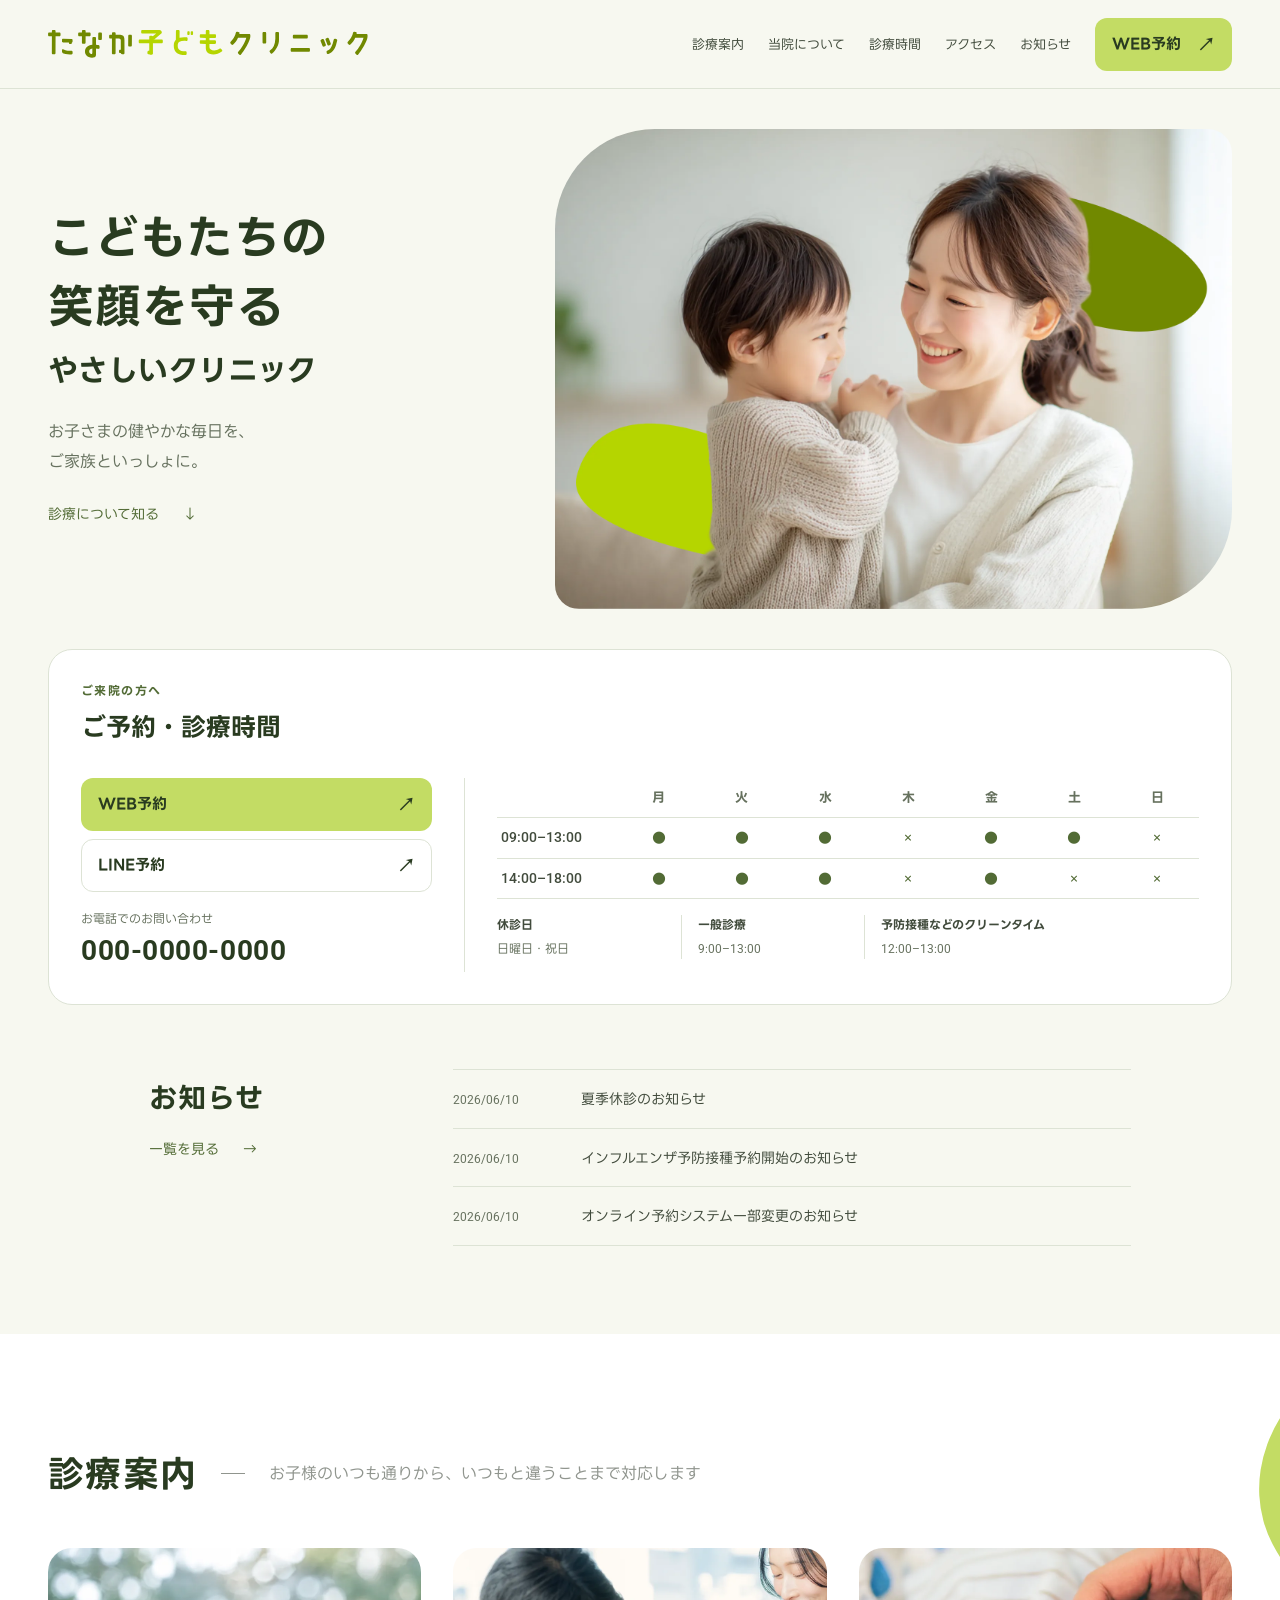
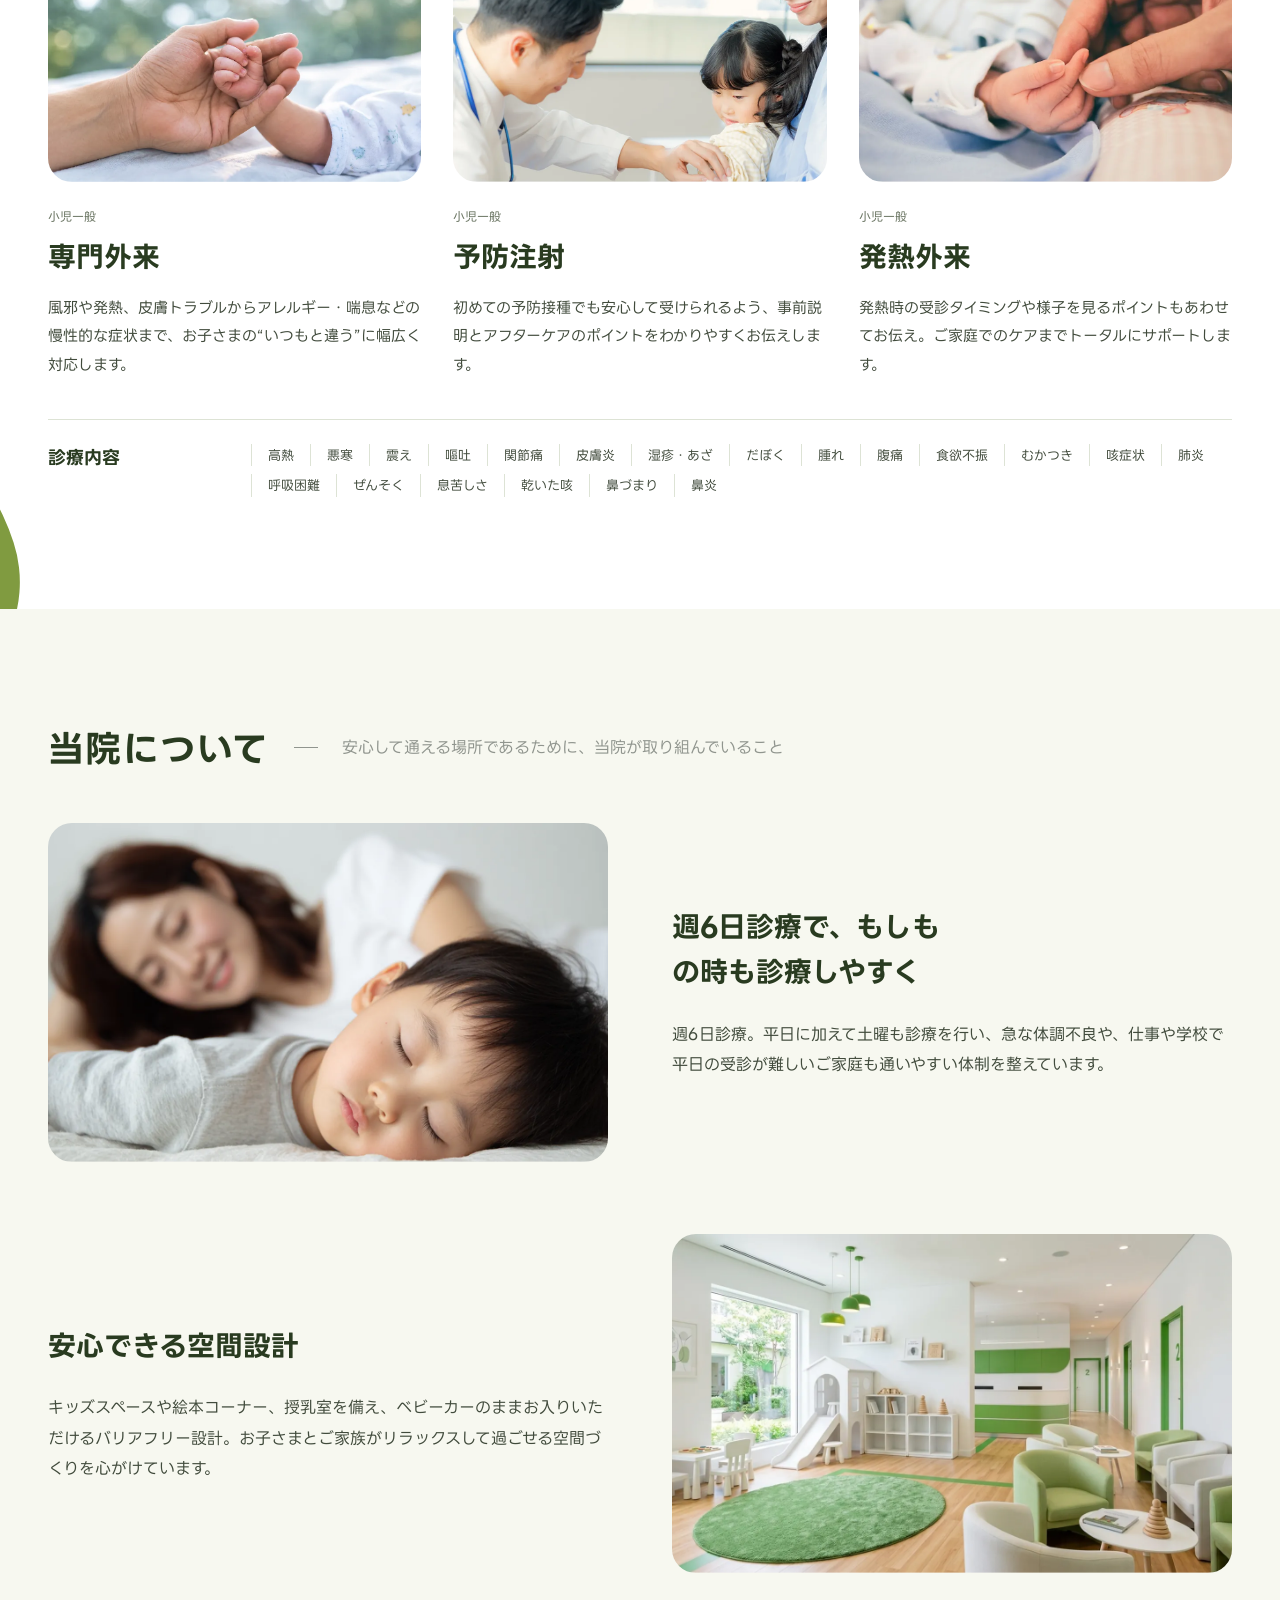
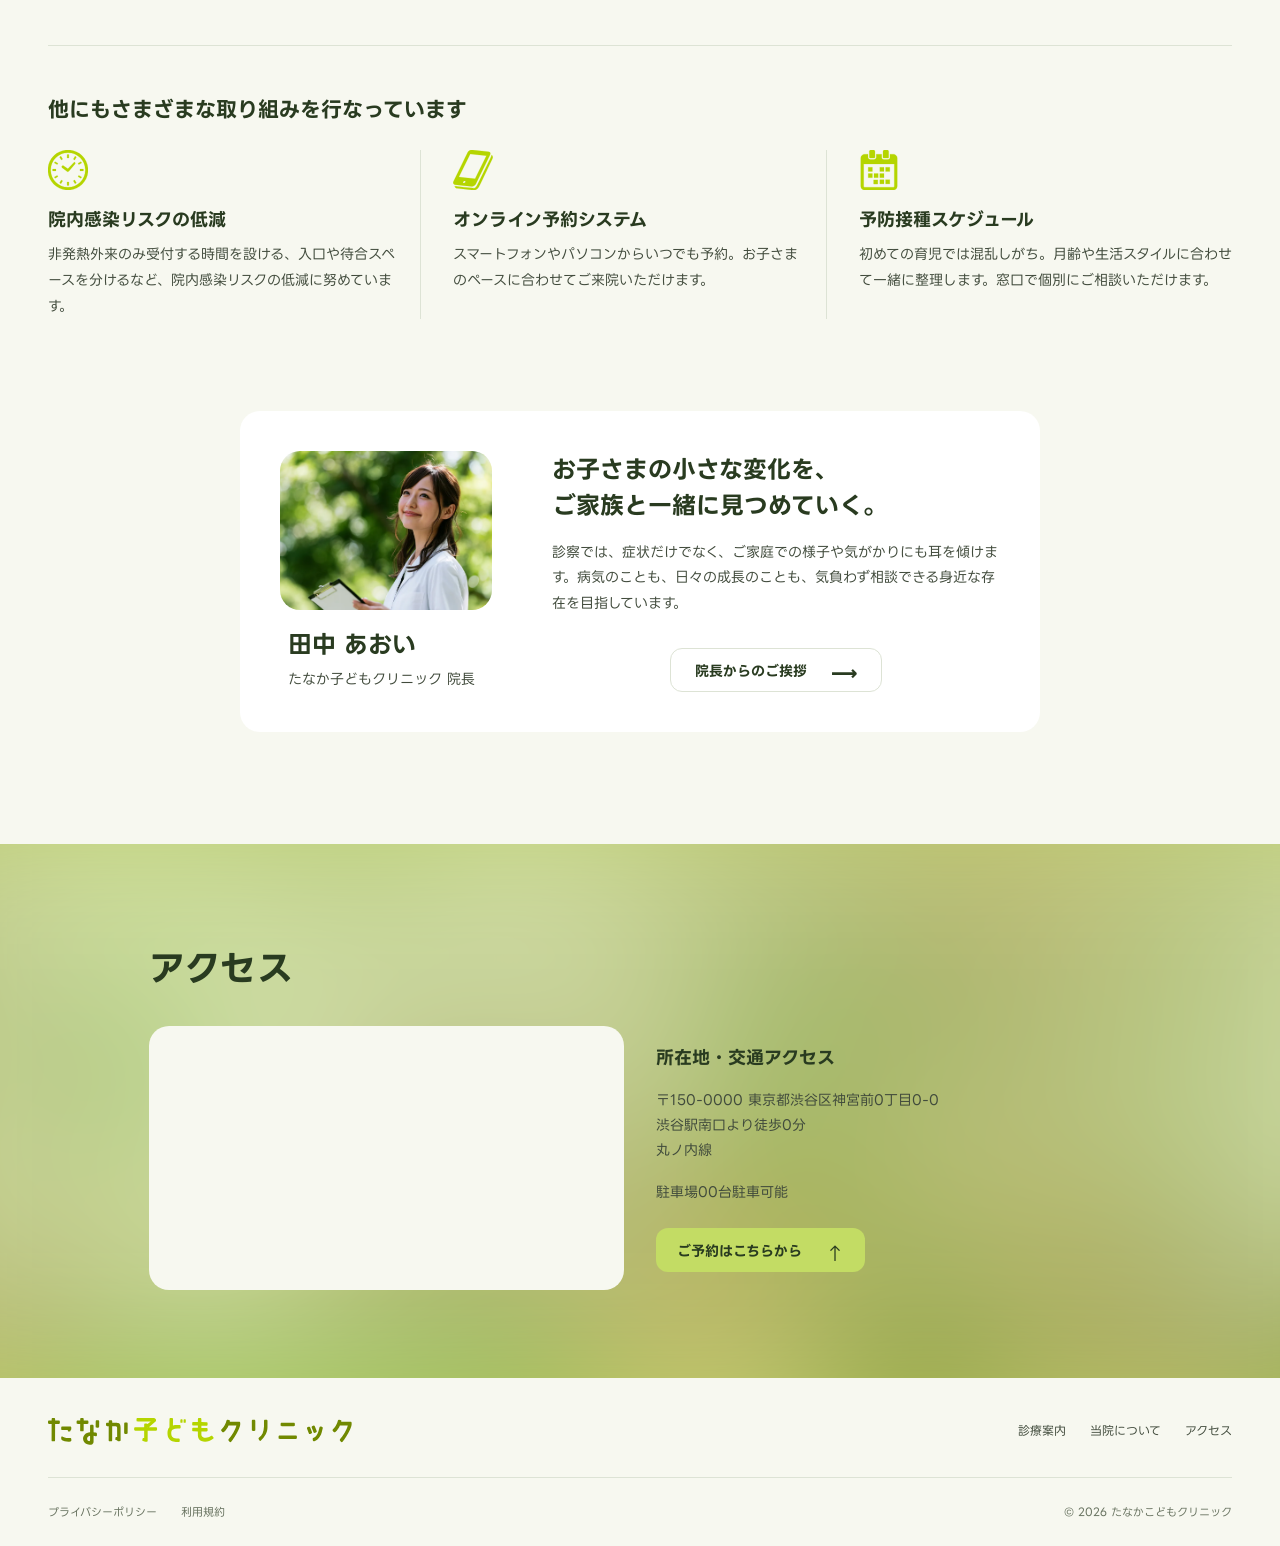
==== commit 805d6d91: "Refine director card and access section with embedded map" ====
--- a/index.html
+++ b/index.html
@@ -13,7 +13,7 @@
   <link
     href="https://fonts.googleapis.com/css2?family=LINE+Seed+JP:wght@400;500;700;800&family=Roboto:wght@400;500;700&display=swap"
     rel="stylesheet">
-  <link rel="stylesheet" href="design-preview.css?v=20260926-adjustments-1">
+  <link rel="stylesheet" href="design-preview.css?v=20260927-feedback-2">
   <script src="design-motion.js?v=20260924-feedback-2" defer></script>
   <script src="design-preview.js?v=20260924-feedback-2" defer></script>
 </head>
@@ -52,7 +52,7 @@
           alt="FV_Thumb-A(Front).webp">
       </div>
     </section>
-    <section class="visit container layout-grid" aria-labelledby="visit-title">
+    <section class="visit container layout-grid" id="visit" aria-labelledby="visit-title">
       <div class="visit-heading">
         <p class="kicker">ご来院の方へ</p>
         <h2 id="visit-title">ご予約・診療時間</h2>
@@ -127,7 +127,7 @@
       <div class="container">
         <div class="section-heading layout-grid">
           <h2 id="services-title">診療案内</h2>
-          <p class="section-intro">お子さまのいつもと違う、から<br>日々の予防まで。</p>
+          <p class="section-intro">お子様のいつも通りから、いつもと違うことまで対応します</p>
         </div>
         <div class="service-grid layout-grid">
           <article class="service-card"><img src="IMG/診療案内_写真01.webp?v=20260922-photo-2" alt="診療案内_写真01.webp"
@@ -186,7 +186,7 @@
       <div class="container">
         <div class="section-heading layout-grid">
           <h2 id="about-title">当院について</h2>
-          <p class="section-intro">安心して通える場所であるために、<br>当院が取り組んでいることをご紹介します。</p>
+          <p class="section-intro">安心して通える場所であるために、当院が取り組んでいること</p>
         </div>
         <div class="features">
           <article class="feature feature--1 layout-grid"><img src="IMG/当院について_写真01.webp" alt="当院について_写真01.webp"
@@ -228,21 +228,19 @@
           </div>
         </section>
         <div class="director layout-grid" id="director">
-          <div class="director-profile"><img src="IMG/当院について_院長.webp" alt="当院について_院長.webp" class="director-photo"
-              width="1080" height="1053" loading="lazy" decoding="async">
+          <div class="director-profile"><img src="IMG/当院について_院長2.webp" alt="当院について_院長2.webp" class="director-photo"
+              width="1080" height="720" loading="lazy" decoding="async">
             <div class="director-details">
+              <h3>田中 あおい</h3>
               <p class="director-caption">たなか子どもクリニック 院長</p>
-              <h3>田中 あおい</h3>
-              <p class="director-specialty">医学専門医</p>
             </div>
           </div>
           <div class="director-content">
-            <div class="director-message"><p>先生として、<br>支えるひとりとしてできることを。</p></div>
-            <a href="#" class="pill pill--green director-cta" data-placeholder>院長からのご挨拶<span
-              class="button-arrow" aria-hidden="true"><svg viewBox="0 0 16 16" fill="none">
-                <path d="M3 8h10M9 4l4 4-4 4" stroke="currentColor" stroke-width="1.6" stroke-linecap="round"
-                  stroke-linejoin="round" />
-              </svg></span></a>
+            <div class="director-message">
+              <p class="director-lead">お子さまの小さな変化を、<br>ご家族と一緒に見つめていく。</p>
+              <p class="director-body">診察では、症状だけでなく、ご家庭での様子や気がかりにも耳を傾けます。病気のことも、日々の成長のことも、気負わず相談できる身近な存在を目指しています。</p>
+            </div>
+            <a href="#" class="pill button--outline director-cta" data-placeholder>院長からのご挨拶<span class="button-arrow" aria-hidden="true">⟶</span></a>
           </div>
         </div>
       </div>
@@ -254,13 +252,15 @@
         </div>
         <div class="access-layout layout-grid">
           <div class="access-location">
-            <div class="map-placeholder" role="img" aria-label="地図の仮表示。MAP埋め込み予定エリア"><span class="map-pin"
-                aria-hidden="true"></span><span class="map-label"><strong>MAP</strong><span>地図埋め込みエリア</span></span>
+            <div class="access-map">
+              <iframe src="https://www.google.com/maps/embed?pb=!1m18!1m12!1m3!1d3241.7479757770916!2d139.74285797578673!3d35.658580472594515!2m3!1f0!2f0!3f0!3m2!1i1024!2i768!4f13.1!3m3!1m2!1s0x60188bbd9009ec09%3A0x481a93f0d2a409dd!2z5p2x5Lqs44K_44Ov44O8!5e0!3m2!1sja!2sjp!4v1790518917104!5m2!1sja!2sjp" title="アクセスマップ（東京タワー）" width="600" height="450" allowfullscreen loading="lazy" referrerpolicy="strict-origin-when-cross-origin"></iframe>
             </div>
           </div>
           <div class="access-directions">
             <h3>所在地・交通アクセス</h3>
             <address>〒150-0000 東京都渋谷区神宮前0丁目0-0<br>渋谷駅南口より徒歩0分<br>丸ノ内線</address>
+            <p class="access-parking">駐車場00台駐車可能</p>
+            <a href="#visit" class="pill pill--green access-booking">ご予約はこちらから<span class="button-arrow" aria-hidden="true">↑</span></a>
           </div>
         </div>
       </div>
@@ -271,11 +271,10 @@
       <div class="footer-top"><a class="brand" href="#top" aria-label="たなか子どもクリニック トップへ"><img
             src="IMG/ロゴ_たなか子どもクリニック.svg" alt="ロゴ_たなか子どもクリニック.svg" width="542" height="47" loading="lazy"></a>
         <nav aria-label="フッターナビゲーション"><a href="#services">診療案内</a><a href="#about">当院について</a><a
-            href="#access">アクセス</a><a href="#top">ページの先頭へ ↑</a></nav>
+            href="#access">アクセス</a></nav>
       </div>
       <div class="footer-bottom">
-        <div><a href="#" data-placeholder>プライバシーポリシー</a><a href="#" data-placeholder>利用規約</a><a
-            href="legacy/">旧デザインを見る</a></div><small>© 2026 たなかこどもクリニック</small>
+        <div><a href="#" data-placeholder>プライバシーポリシー</a><a href="#" data-placeholder>利用規約</a></div><small>© 2026 たなかこどもクリニック</small>
       </div>
     </div>
   </footer>
--- a/design-preview.css
+++ b/design-preview.css
@@ -202,21 +202,19 @@
 .initiative-icon { width: 100%; height: 100%; object-fit: contain; }
 .initiative h4 { font-size: 18px; margin-bottom: var(--s-1); }
 .initiative p { font-size: 14px; line-height: 1.85; }
-.director {width: calc(100% - (100% + var(--gutter)) / 6);margin-inline: auto;grid-template-columns: repeat(10, minmax(0, 1fr));gap: var(--gutter);margin-top: calc(var(--content-gap) + 20px);align-items: center;}
-.director-profile {grid-column: 1 / 6;display: flex;align-items: center;gap: var(--s-3);}
-.director-photo { flex-shrink: 0; width: 136px; height: 136px; object-fit: cover; border-radius: 50%; }
-.director-details { min-width: 0; }
-.director-caption, .director-specialty {font-size: 12px;color: var(--muted);text-align: center;}
-.director-profile h3 {font-size: 25px;margin-block: var(--s-1);text-align: center;}
-.director-content {grid-column: 6 / -1;display: flex;flex-direction: column;align-items: flex-end;gap: var(--s-2);min-width: 0;}
-.director-message {position: relative;width: 80%;padding: var(--s-3) var(--s-3);background: white;border-radius: 47% 53% 48% 52% / 47% 48% 52% 53%;text-align: center;}
-.director-message::after {content: "";position: absolute;left: -20px;bottom: 30%;width: 30px;height: 24px;background: white;clip-path: polygon(100% 0, 0 50%, 100% 100%);rotate: 339deg;}
-.director-message p { position: relative; z-index: 1; font-size: 16px; font-weight: 500; line-height: 1.8; color: var(--text); }
-.director-cta {font-size: 14px;min-height: 44px;padding-block: 10px;margin-top: -24px;}
+.services .section-intro, .about .section-intro { color: #90958e; }
+.access-parking { margin-top: var(--s-2); font-size: 14px; }
+.access-booking { display: flex; width: fit-content; max-width: 100%; margin: var(--s-3) auto 0 0; font-size: 14px; min-height: 44px; padding: 10px 20px; }
 .button-arrow { width: 20px; height: 20px; }
 .button-arrow svg { display: block; width: 100%; height: 100%; }
 
-.access { background: white; padding-block: var(--s-11); }
+.access { position: relative; isolation: isolate; overflow: hidden; background: #BAD24A; padding-block: var(--s-11); }
+.access::before { content: ""; position: absolute; z-index: -1; inset: 0; background: url("IMG/当院について_写真02.webp") center / cover no-repeat; filter: blur(64px); opacity: .6; transform: scale(1.25); pointer-events: none; }
+.access-booking .button-arrow { width: auto; font-size: 18px; font-weight: 400; }
+.access-map { overflow: hidden; height: 264px; border-radius: 20px; background: var(--paper); }
+.access-map iframe { display: block; width: 100%; height: 100%; border: 0; }
+@media (min-width: 600px) and (max-width: 959px) { .access-map { height: 256px; } }
+@media (max-width: 599px) { .access-map { height: 232px; } }
 .access .container {width: calc(min(var(--content), 100% - var(--page-inset) * 2) - (min(var(--content), 100% - var(--page-inset) * 2) + var(--gutter)) / 6);}
 .access .section-heading { margin-bottom: var(--s-4); }
 .access-layout { align-items: center; }
@@ -249,8 +247,6 @@
   .hero-canvas { height: 432px; }
   .visit h2 { font-size: 23px; }
   .visit .booking-row { flex-direction: column; gap: var(--s-1); }
-  .director-photo { width: 112px; height: 112px; }
-  .director-profile { gap: var(--s-2); }
 }
 @media (min-width: 600px) and (max-width: 959px) {
   .hero-copy { grid-column: span 3; }
@@ -309,11 +305,6 @@
   .initiative { grid-column: 1 / -1; display: grid; grid-template-columns: 40px 1fr; gap: var(--s-1) var(--s-2); padding: 0 0 var(--s-3); border: 0; border-bottom: 1px solid var(--line); }
   .initiative-icon-disc { grid-row: 1 / 3; margin: 0; }
   .initiative h4 { margin: 0; }
-  .director { width: 100%; grid-template-columns: repeat(var(--columns), minmax(0, 1fr)); row-gap: var(--s-3); }
-  .director-profile, .director-content { grid-column: 1 / -1; }
-  .director-content { width: min(100%, 560px); justify-self: center; }
-  .director-message::after {left: 18%;bottom: auto;top: -12px;transform: rotate(90deg);}
-  .director-profile { justify-self: center; }
   .access .container { width: min(var(--content), calc(100% - var(--page-inset) * 2)); }
   .access-location { grid-column: span 4; }
   .access-directions { grid-column: span 4; }
@@ -378,15 +369,6 @@
   .initiative { grid-template-columns: 32px 1fr; }
   .initiative-icon-disc { width: 32px; height: 32px; }
   .initiative h4 { font-size: 17px; }
-  .director { margin-top: var(--content-gap); }
-  .director-message p { font-size: 16px; }
-  .director-photo { width: 88px; height: 88px; border-radius: 16px; }
-  .director-profile { gap: var(--s-2); }
-  .director-profile h3 { font-size: 23px; margin-block: 4px; }
-  .director-caption { font-size: 10px; }
-  .director-message { padding: var(--s-3) var(--s-2); }
-  .director-profile { min-height: 0; padding: var(--s-2); }
-  .director-cta { width: 100%; font-size: 14px; gap: var(--s-1); padding-inline: var(--s-2); }
   .access-layout { row-gap: var(--s-4); }
   .access-location, .access-directions { grid-column: 1 / -1; }
   .map-placeholder { min-height: 232px; }
@@ -402,10 +384,45 @@
   .header-booking { font-size: 11px; }
   .hero h1 { font-size: 34px; }
   .hero h1 span, .visit h2 { font-size: 21px; }
-  .director-message p { font-size: 16px; }
-  .director-photo { width: 80px; height: 80px; }
   .booking-row .button { font-size: 12px; }
 }
+/* A single card groups the portrait, introduction and greeting link. */
+.director { width: min(100%, 800px); margin: calc(var(--content-gap) + 20px) auto 0; padding: var(--s-5); grid-template-columns: 212px minmax(0, 1fr); gap: 60px; align-items: center; background: var(--white); border-radius: 20px; }
+.director-profile { display: flex; flex-direction: column; gap: var(--s-2); min-width: 0; }
+.director-photo { width: 100%; aspect-ratio: 4 / 3; object-fit: cover; object-position: 60% center; border-radius: 20px; }
+.director-details { padding-inline: var(--s-1); }
+.director-profile h3 { font-size: 24px; margin-bottom: 4px; }
+.director-caption { font-size: 14px; }
+.director-content { display: flex; flex-direction: column; gap: var(--s-4); min-width: 0; }
+.director-message .director-lead { font-size: 24px; font-weight: 700; line-height: 1.5; color: var(--ink); margin-bottom: var(--s-2); }
+.director-message .director-body { font-size: 14px; line-height: 1.85; }
+.director-cta { align-self: center; font-size: 14px; min-height: 44px; padding: 10px 24px; }
+.director-cta .button-arrow { font-size: 18px; width: auto; }
+@media (min-width: 600px) and (max-width: 959px) {
+  .director { grid-template-columns: minmax(160px, 1fr) minmax(0, 2fr); gap: var(--s-4); padding: var(--s-4); }
+  .director-message .director-lead { font-size: 20px; }
+}
+@media (max-width: 599px) {
+  .director { grid-template-columns: minmax(0, 1fr); gap: var(--s-3); padding: var(--s-3); margin-top: var(--content-gap); }
+  .director-profile { width: min(100%, 240px); justify-self: center; }
+  .director-message .director-lead { font-size: 18px; }
+  .director-content { gap: var(--s-3); }
+  .director-cta { max-width: 100%; }
+}
+
+/* PC: compact heading groups and a centered, readable director introduction. */
+@media (min-width: 960px) {
+  .section-heading.layout-grid { display: flex; align-items: center; gap: var(--s-3); }
+  .section-heading.layout-grid h2 { flex-shrink: 0; margin: 0; }
+  .section-heading.layout-grid::before { content: ""; order: 1; flex: 0 0 24px; height: 1px; background: #90958e; }
+  .section-heading.layout-grid .section-intro { order: 2; align-self: center; }
+  .feature { column-gap: var(--s-8); }
+  .feature-copy h3 { margin-bottom: var(--s-3); }
+  .news.container { width: calc(min(var(--content), 100% - var(--page-inset) * 2) - (min(var(--content), 100% - var(--page-inset) * 2) + var(--gutter)) / 6); grid-template-columns: repeat(10, minmax(0, 1fr)); }
+  .news .section-heading { grid-column: 1 / 4; }
+  .news-list { grid-column: 4 / -1; }
+}
+
 @media (prefers-reduced-motion: reduce) {
   html { scroll-behavior: auto; }
   *, *::before, *::after { transition: none !important; animation: none !important; }
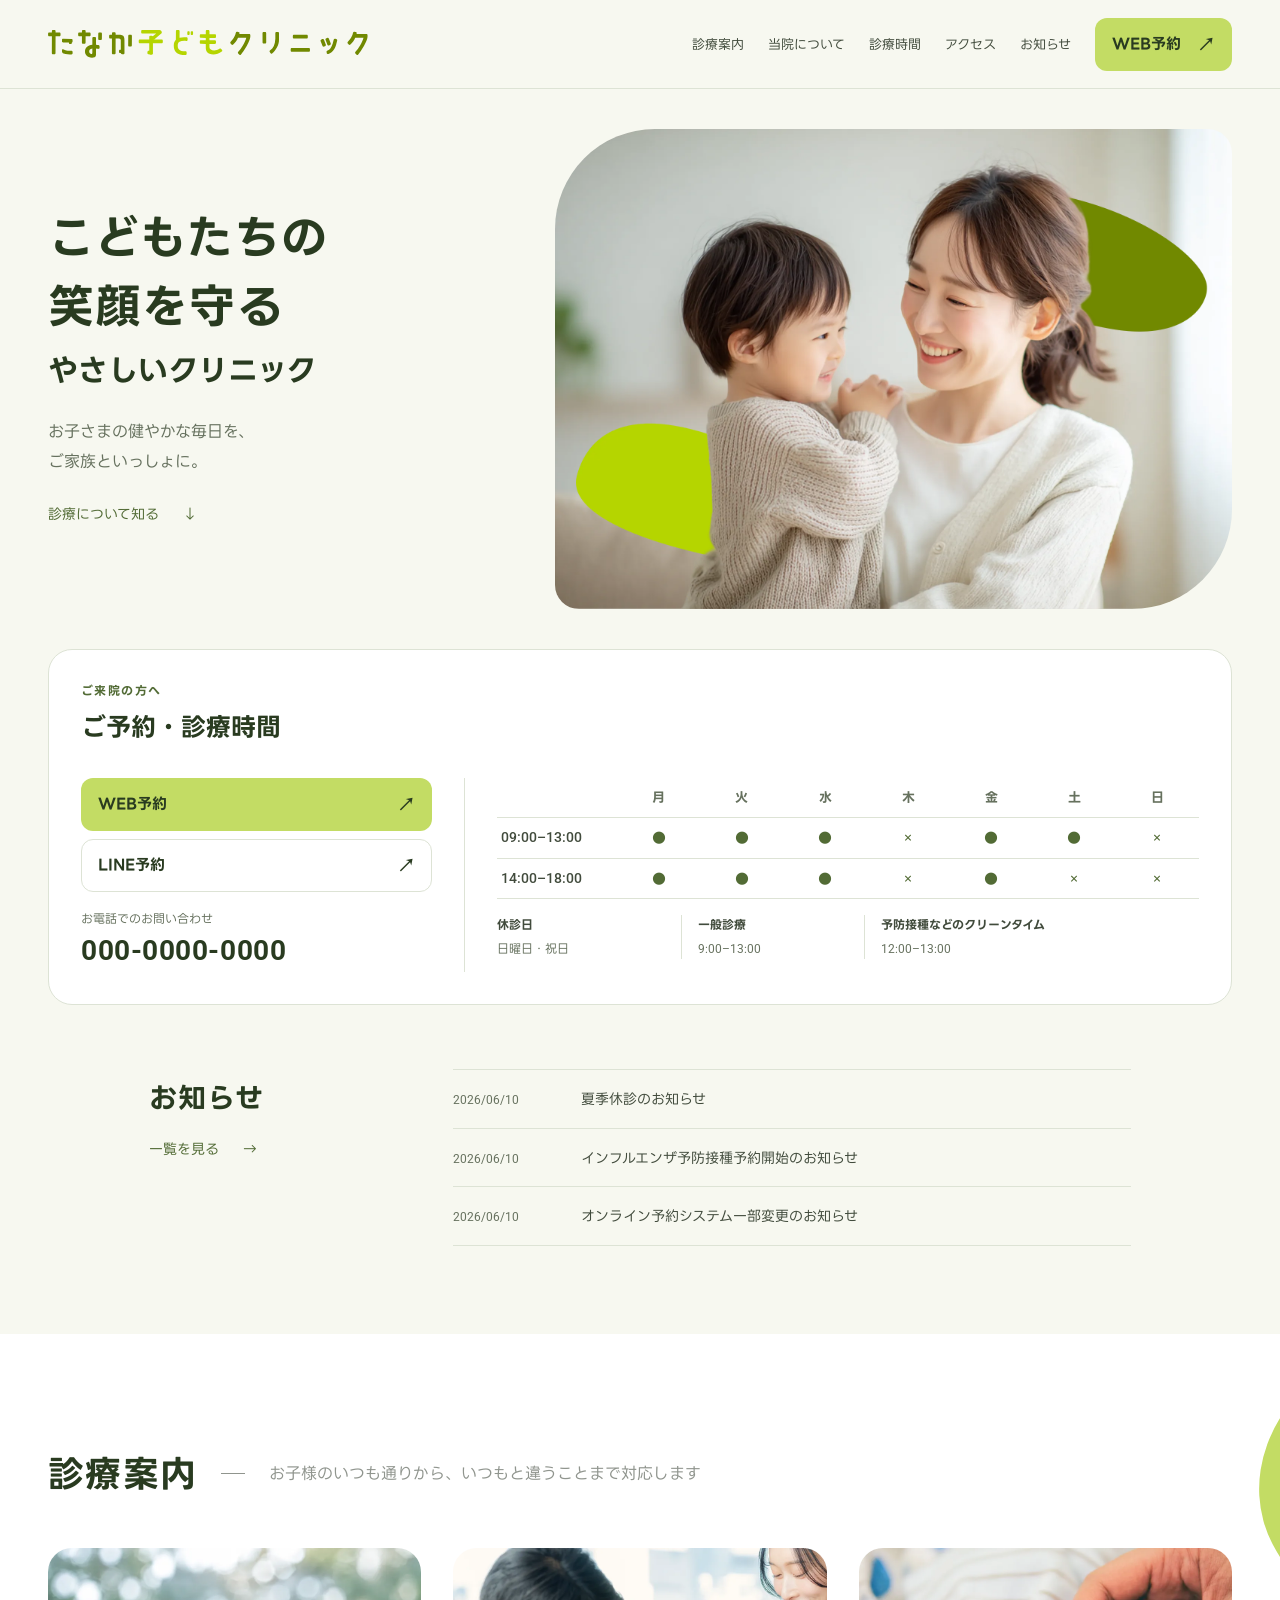
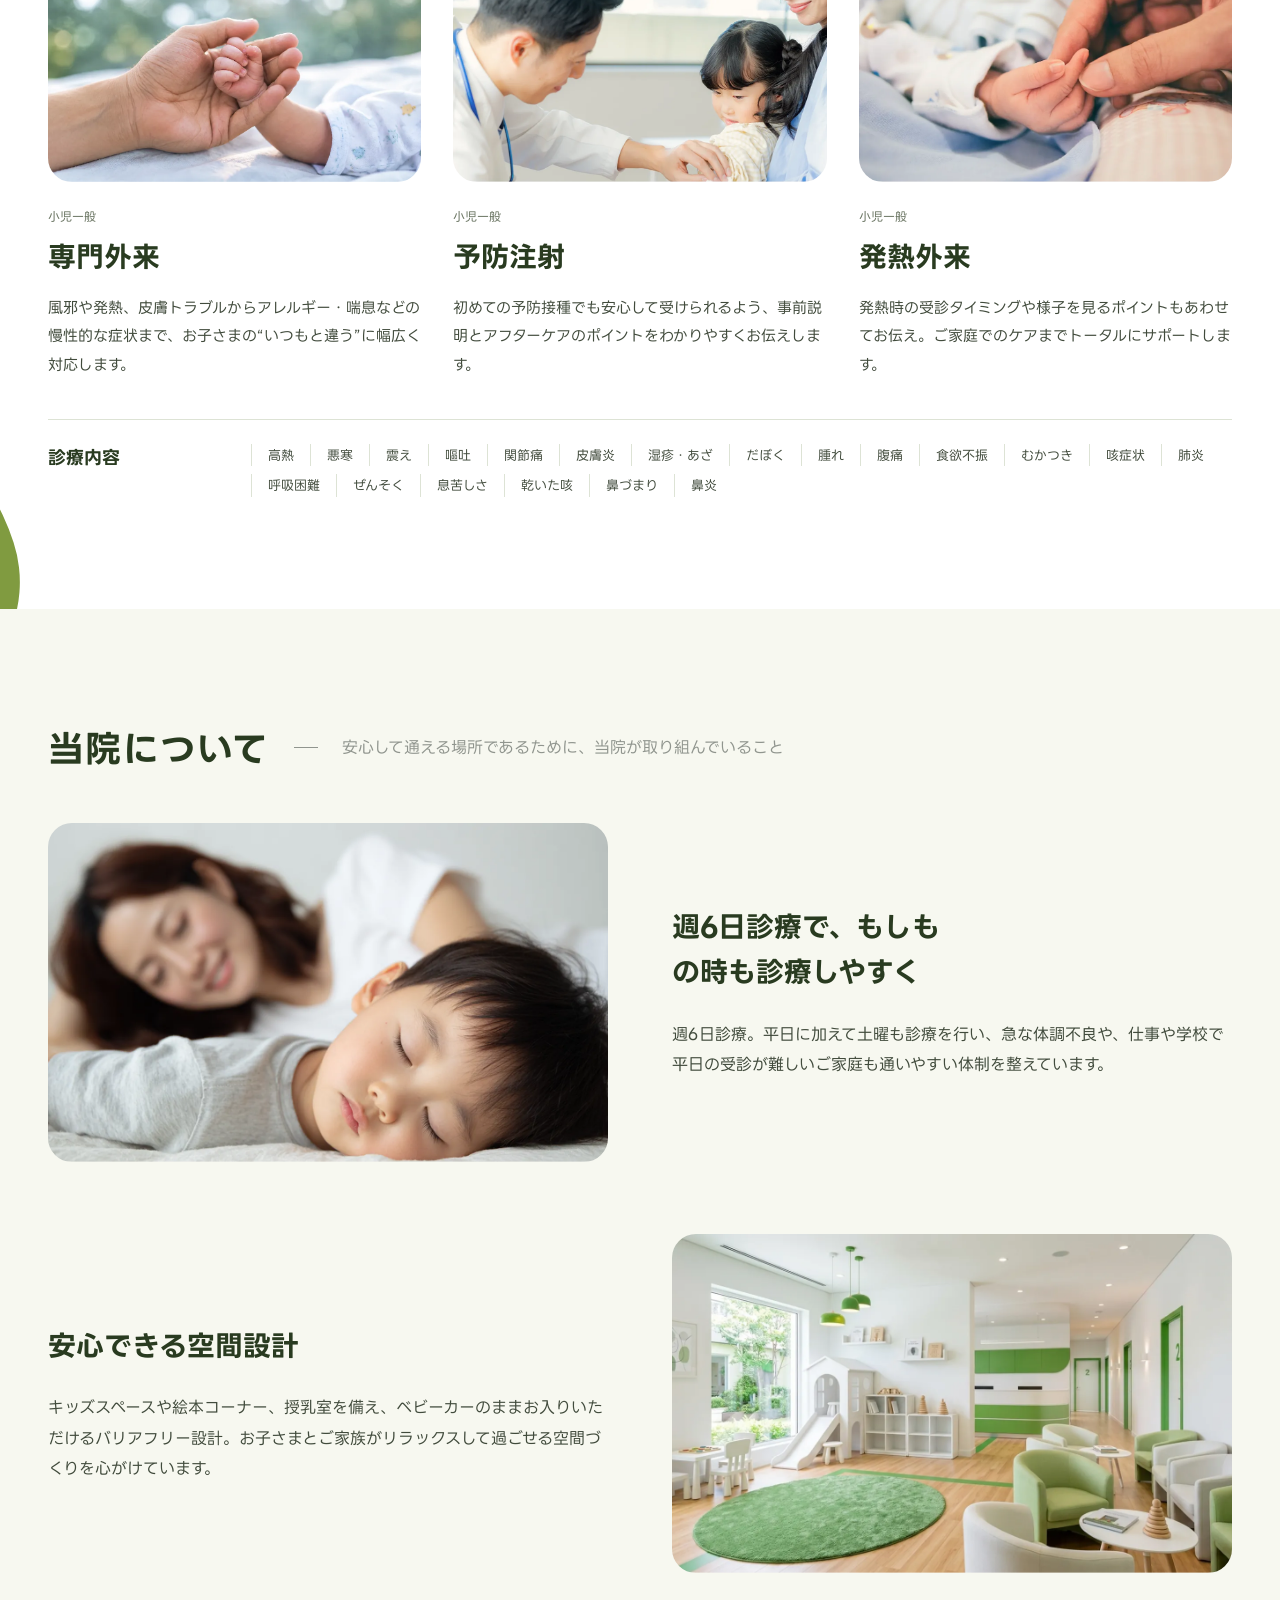
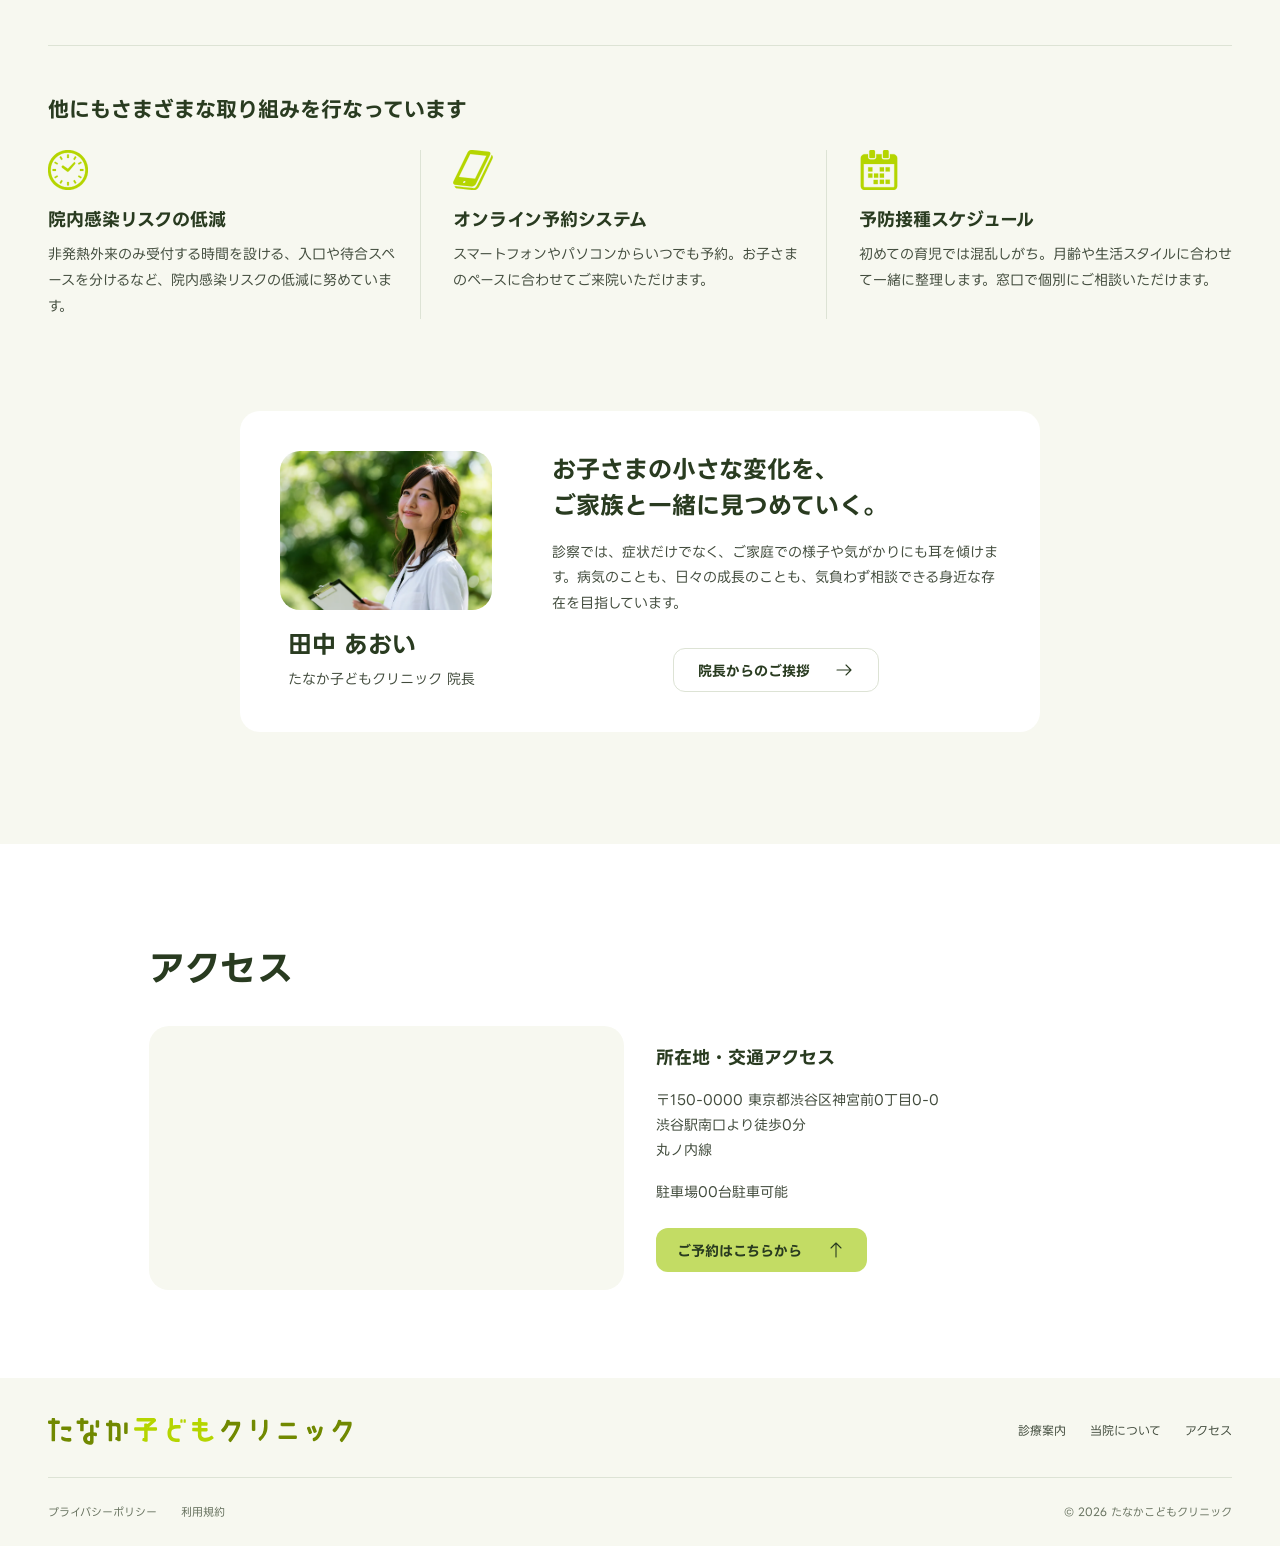
==== commit 4ab74ada: "Align button SVG arrows and restore white access background" ====
--- a/index.html
+++ b/index.html
@@ -13,7 +13,7 @@
   <link
     href="https://fonts.googleapis.com/css2?family=LINE+Seed+JP:wght@400;500;700;800&family=Roboto:wght@400;500;700&display=swap"
     rel="stylesheet">
-  <link rel="stylesheet" href="design-preview.css?v=20260927-feedback-2">
+  <link rel="stylesheet" href="design-preview.css?v=20260928-arrows-1">
   <script src="design-motion.js?v=20260924-feedback-2" defer></script>
   <script src="design-preview.js?v=20260924-feedback-2" defer></script>
 </head>
@@ -240,7 +240,7 @@
               <p class="director-lead">お子さまの小さな変化を、<br>ご家族と一緒に見つめていく。</p>
               <p class="director-body">診察では、症状だけでなく、ご家庭での様子や気がかりにも耳を傾けます。病気のことも、日々の成長のことも、気負わず相談できる身近な存在を目指しています。</p>
             </div>
-            <a href="#" class="pill button--outline director-cta" data-placeholder>院長からのご挨拶<span class="button-arrow" aria-hidden="true">⟶</span></a>
+            <a href="#" class="pill button--outline director-cta" data-placeholder>院長からのご挨拶<span class="button-arrow" aria-hidden="true"><svg viewBox="0 0 20 20" fill="none" focusable="false"><path d="M3 10h14M12 5l5 5-5 5" stroke="currentColor" stroke-width="1.1" stroke-linecap="round" stroke-linejoin="round" /></svg></span></a>
           </div>
         </div>
       </div>
@@ -260,7 +260,7 @@
             <h3>所在地・交通アクセス</h3>
             <address>〒150-0000 東京都渋谷区神宮前0丁目0-0<br>渋谷駅南口より徒歩0分<br>丸ノ内線</address>
             <p class="access-parking">駐車場00台駐車可能</p>
-            <a href="#visit" class="pill pill--green access-booking">ご予約はこちらから<span class="button-arrow" aria-hidden="true">↑</span></a>
+            <a href="#visit" class="pill pill--green access-booking">ご予約はこちらから<span class="button-arrow" aria-hidden="true"><svg viewBox="0 0 20 20" fill="none" focusable="false"><path d="M10 17V3M5 8l5-5 5 5" stroke="currentColor" stroke-width="1.1" stroke-linecap="round" stroke-linejoin="round" /></svg></span></a>
           </div>
         </div>
       </div>
--- a/design-preview.css
+++ b/design-preview.css
@@ -205,12 +205,10 @@
 .services .section-intro, .about .section-intro { color: #90958e; }
 .access-parking { margin-top: var(--s-2); font-size: 14px; }
 .access-booking { display: flex; width: fit-content; max-width: 100%; margin: var(--s-3) auto 0 0; font-size: 14px; min-height: 44px; padding: 10px 20px; }
-.button-arrow { width: 20px; height: 20px; }
+.button-arrow { display: inline-flex; align-items: center; justify-content: center; flex: 0 0 20px; width: 20px; height: 20px; line-height: 0; }
 .button-arrow svg { display: block; width: 100%; height: 100%; }
 
-.access { position: relative; isolation: isolate; overflow: hidden; background: #BAD24A; padding-block: var(--s-11); }
-.access::before { content: ""; position: absolute; z-index: -1; inset: 0; background: url("IMG/当院について_写真02.webp") center / cover no-repeat; filter: blur(64px); opacity: .6; transform: scale(1.25); pointer-events: none; }
-.access-booking .button-arrow { width: auto; font-size: 18px; font-weight: 400; }
+.access { background: var(--white); padding-block: var(--s-11); }
 .access-map { overflow: hidden; height: 264px; border-radius: 20px; background: var(--paper); }
 .access-map iframe { display: block; width: 100%; height: 100%; border: 0; }
 @media (min-width: 600px) and (max-width: 959px) { .access-map { height: 256px; } }
@@ -397,7 +395,6 @@
 .director-message .director-lead { font-size: 24px; font-weight: 700; line-height: 1.5; color: var(--ink); margin-bottom: var(--s-2); }
 .director-message .director-body { font-size: 14px; line-height: 1.85; }
 .director-cta { align-self: center; font-size: 14px; min-height: 44px; padding: 10px 24px; }
-.director-cta .button-arrow { font-size: 18px; width: auto; }
 @media (min-width: 600px) and (max-width: 959px) {
   .director { grid-template-columns: minmax(160px, 1fr) minmax(0, 2fr); gap: var(--s-4); padding: var(--s-4); }
   .director-message .director-lead { font-size: 20px; }
